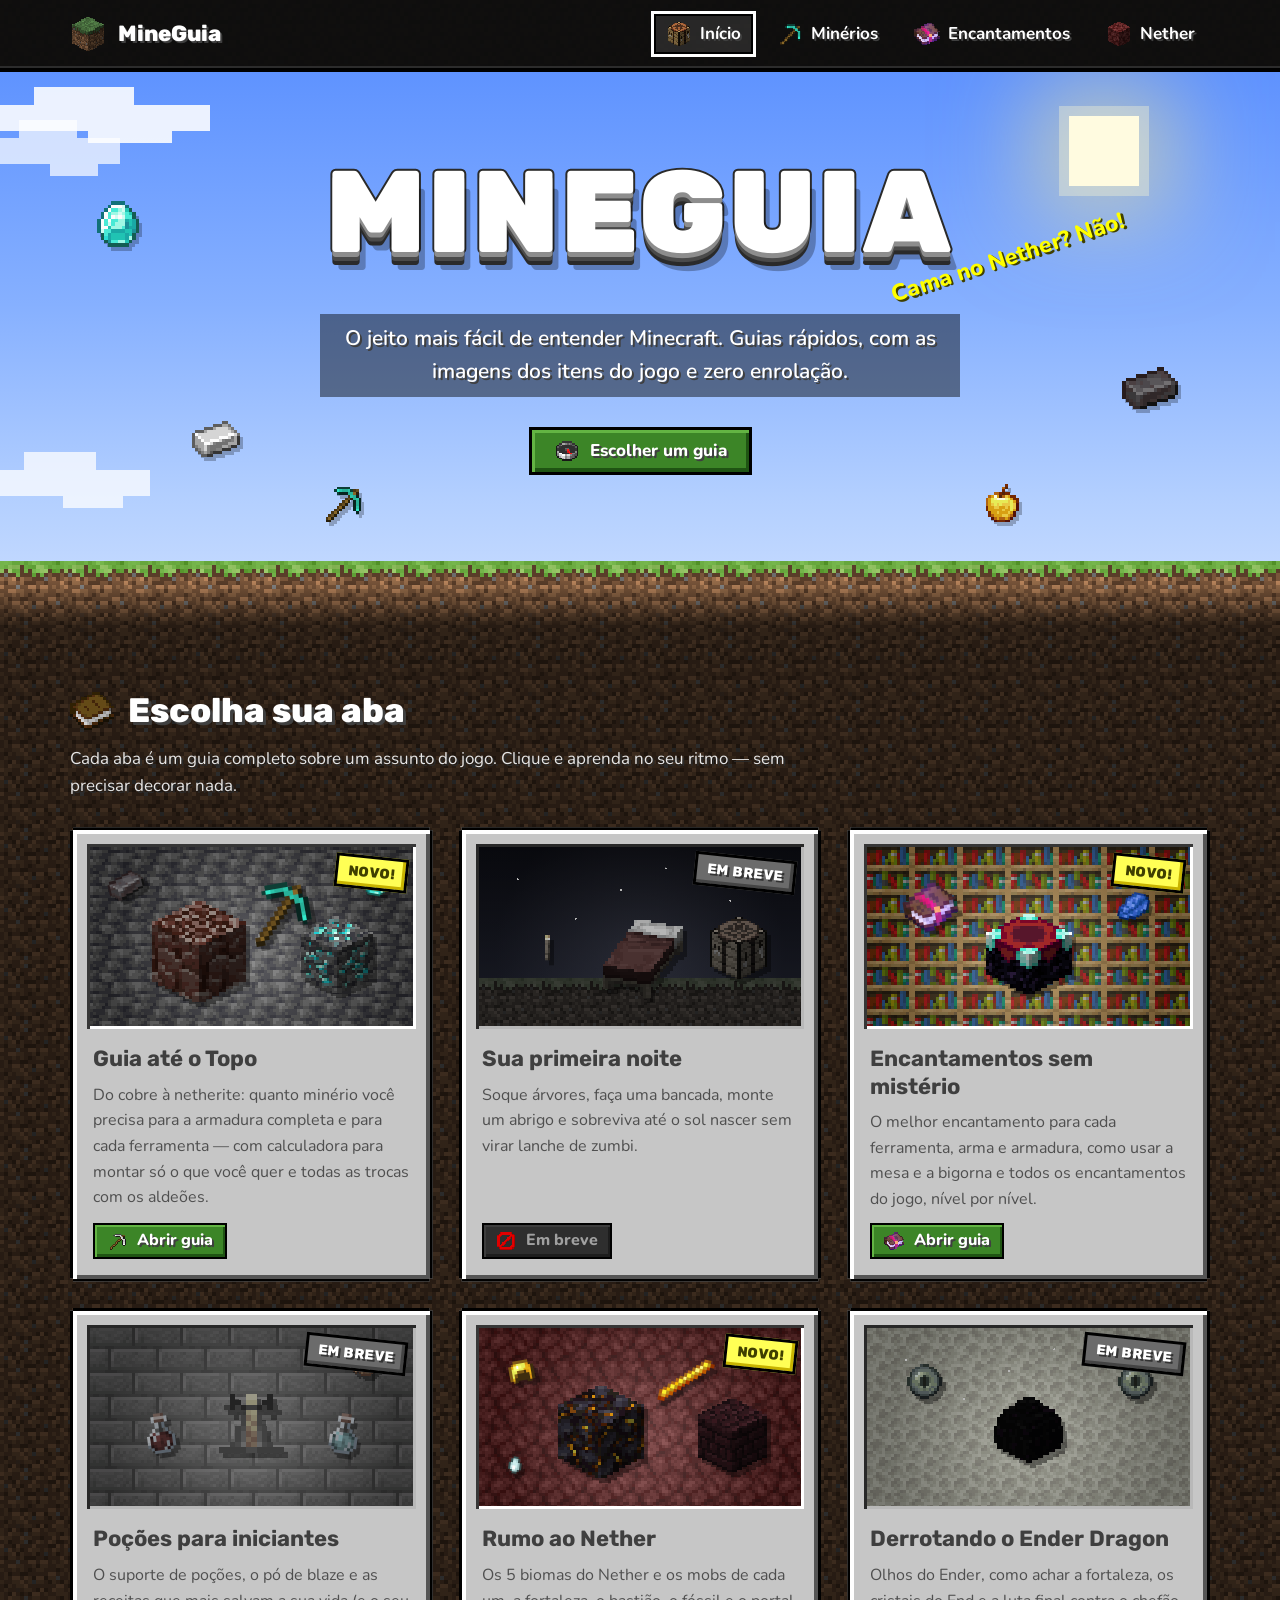
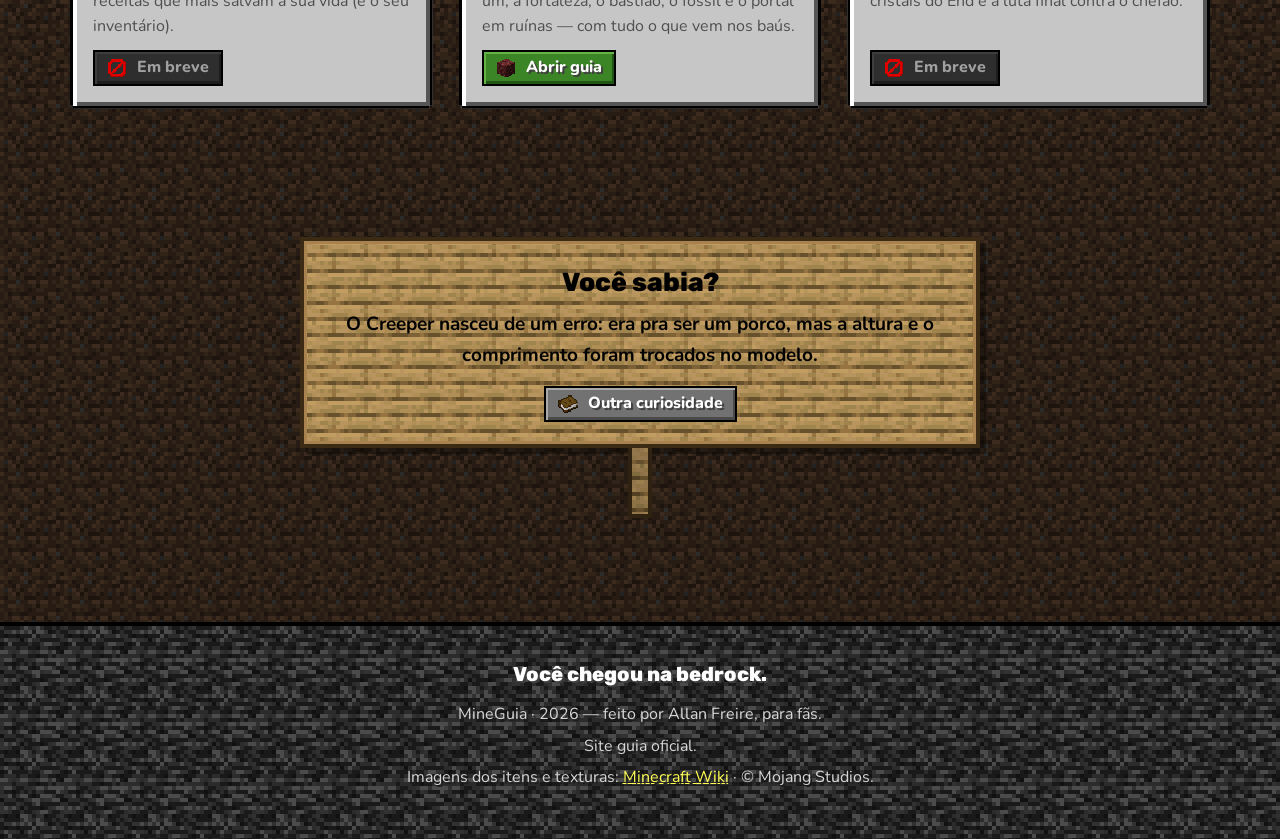
==== index.html @ 74556b16 "Cria a aba Rumo ao Nether - Nova página nether.html com guia rápido: clique em um bioma ou   estrutu" ====
<!doctype html>
<html lang="pt-BR">
<head>
  <meta charset="utf-8">
  <meta name="viewport" content="width=device-width, initial-scale=1">
  <title>MineGuia — Minecraft bloco a bloco</title>
  <meta name="description" content="Guias de Minecraft fáceis de entender, com imagens dos itens do jogo. Comece pelo Guia até o Topo: do cobre à netherite.">
  <link rel="icon" type="image/png" href="assets/img/itens/grass_block.png">
  <link rel="preconnect" href="https://fonts.googleapis.com">
  <link rel="preconnect" href="https://fonts.gstatic.com" crossorigin>
  <link rel="stylesheet" href="https://fonts.googleapis.com/css2?family=Nunito:wght@400..900&family=Rubik:wght@500..900&display=swap">
  <link rel="stylesheet" href="css/style.css">
</head>
<body>
  <a class="pular-conteudo" href="#guias">Pular para os guias</a>

  <header class="topo">
    <div class="container">
      <a class="marca" href="index.html">
        <img src="assets/img/itens/grass_block.png" alt="">
        <span>MineGuia</span>
      </a>
      <nav class="menu" aria-label="Principal">
        <a href="index.html" aria-current="page"><img src="assets/img/itens/crafting_table.png" alt=""><span>Início</span></a>
        <a href="minerios.html"><img src="assets/img/itens/diamond_pickaxe.png" alt=""><span>Minérios</span></a>
        <a href="encantamentos.html"><img src="assets/img/itens/enchanted_book.png" alt=""><span>Encantamentos</span></a>
        <a href="nether.html"><img src="assets/img/itens/netherrack.png" alt=""><span>Nether</span></a>
      </nav>
    </div>
  </header>

  <main>
    <!-- Céu de Minecraft com o "logo" e a frase amarela -->
    <section class="ceu hero">
      <div class="sol" aria-hidden="true"></div>
      <div class="nuvem nuvem--1" aria-hidden="true"></div>
      <div class="nuvem nuvem--2" aria-hidden="true"></div>
      <div class="nuvem nuvem--3" aria-hidden="true"></div>

      <img class="item-flutuante" src="assets/img/itens/diamond.png" alt="">
      <img class="item-flutuante" src="assets/img/itens/iron_ingot.png" alt="">
      <img class="item-flutuante" src="assets/img/itens/netherite_ingot.png" alt="">
      <img class="item-flutuante" src="assets/img/itens/golden_apple.png" alt="">
      <img class="item-flutuante" src="assets/img/itens/diamond_pickaxe.png" alt="">

      <div class="container">
        <div class="logo-wrap">
          <h1 class="logo">MINEGUIA</h1>
          <button class="splash" type="button" data-splash title="Clique para trocar a frase">Bloco a bloco!</button>
        </div>
        <p class="hero-sub chat">O jeito mais fácil de entender Minecraft. Guias rápidos, com as imagens dos itens do jogo e zero enrolação.</p>
        <div class="hero-botoes">
          <a class="botao botao--verde" href="#guias"><img src="assets/img/itens/compass.gif" alt="">Escolher um guia</a>
        </div>
      </div>
      <div class="chao" aria-hidden="true"></div>
    </section>

    <!-- Abas: cada uma é um guia -->
    <section class="secao" id="guias">
      <div class="container">
        <h2 class="titulo-secao"><img src="assets/img/itens/book.png" alt="">Escolha sua aba</h2>
        <p class="secao-desc">Cada aba é um guia completo sobre um assunto do jogo. Clique e aprenda no seu ritmo — sem precisar decorar nada.</p>

        <div class="grade-abas">
          <!-- ABA ATIVA: guia de minérios -->
          <a class="painel aba" href="minerios.html">
            <span class="selo">NOVO!</span>
            <div class="arte tx-ardosia" aria-hidden="true">
              <img class="atras" src="assets/img/itens/deepslate_diamond_ore.png" alt="" style="--x: 76%; --y: 60%; --t: 25%; --d: -.3s">
              <img src="assets/img/itens/ancient_debris.png" alt="" style="--x: 34%; --y: 58%; --t: 33%">
              <img src="assets/img/itens/diamond_pickaxe.png" alt="" style="--x: 58%; --y: 36%; --t: 22%; --r: -10deg; --d: -.5s">
              <img src="assets/img/itens/netherite_ingot.png" alt="" style="--x: 12%; --y: 22%; --t: 11%; --r: -14deg; --d: -.2s">
              <img src="assets/img/itens/diamond.png" alt="" style="--x: 88%; --y: 20%; --t: 10%; --r: 10deg; --d: -.7s">
            </div>
            <div class="aba-corpo">
              <h3>Guia até o Topo</h3>
              <p>Do cobre à netherite: quanto minério você precisa para a armadura completa e para cada ferramenta — com calculadora para montar só o que você quer e todas as trocas com os aldeões.</p>
              <span class="botao botao--verde botao--pequeno"><img src="assets/img/itens/iron_pickaxe.png" alt="">Abrir guia</span>
            </div>
          </a>

          <!-- PRÓXIMAS ABAS (é só trocar <article> por <a href="..."> quando o guia ficar pronto) -->
          <article class="painel aba aba--bloqueada" data-tip="Em construção..." data-tip-sub="Os aldeões estão trabalhando nisso!">
            <span class="selo">EM BREVE</span>
            <div class="arte arte--noite arte--estrelas" aria-hidden="true">
              <img src="assets/img/itens/red_bed.png" alt="" style="--x: 50%; --y: 60%; --t: 28%">
              <img src="assets/img/itens/torch.png" alt="" style="--x: 22%; --y: 52%; --t: 12%">
              <img src="assets/img/itens/crafting_table.png" alt="" style="--x: 80%; --y: 56%; --t: 20%">
            </div>
            <div class="aba-corpo">
              <h3>Sua primeira noite</h3>
              <p>Soque árvores, faça uma bancada, monte um abrigo e sobreviva até o sol nascer sem virar lanche de zumbi.</p>
              <span class="botao botao--pequeno" aria-disabled="true"><img src="assets/img/itens/barrier.png" alt="">Em breve</span>
            </div>
          </article>

          <a class="painel aba" href="encantamentos.html">
            <span class="selo">NOVO!</span>
            <div class="arte tx-estante" aria-hidden="true">
              <img src="assets/img/itens/enchanting_table.png" alt="" style="--x: 50%; --y: 56%; --t: 30%">
              <img src="assets/img/itens/enchanted_book.png" alt="" style="--x: 20%; --y: 34%; --t: 16%; --r: -10deg">
              <img src="assets/img/itens/lapis_lazuli.png" alt="" style="--x: 82%; --y: 34%; --t: 12%; --r: 12deg">
            </div>
            <div class="aba-corpo">
              <h3>Encantamentos sem mistério</h3>
              <p>O melhor encantamento para cada ferramenta, arma e armadura, como usar a mesa e a bigorna e todos os encantamentos do jogo, nível por nível.</p>
              <span class="botao botao--verde botao--pequeno"><img src="assets/img/itens/enchanted_book.png" alt="">Abrir guia</span>
            </div>
          </a>

          <article class="painel aba aba--bloqueada" data-tip="Em construção..." data-tip-sub="Os aldeões estão trabalhando nisso!">
            <span class="selo">EM BREVE</span>
            <div class="arte tx-tijolos" aria-hidden="true">
              <img src="assets/img/itens/brewing_stand.png" alt="" style="--x: 50%; --y: 52%; --t: 26%">
              <img src="assets/img/itens/potion_of_healing.png" alt="" style="--x: 22%; --y: 58%; --t: 15%; --r: -8deg">
              <img src="assets/img/itens/potion_of_swiftness.png" alt="" style="--x: 78%; --y: 58%; --t: 15%; --r: 8deg">
              <img src="assets/img/itens/blaze_powder.png" alt="" style="--x: 84%; --y: 20%; --t: 10%">
            </div>
            <div class="aba-corpo">
              <h3>Poções para iniciantes</h3>
              <p>O suporte de poções, o pó de blaze e as receitas que mais salvam a sua vida (e o seu inventário).</p>
              <span class="botao botao--pequeno" aria-disabled="true"><img src="assets/img/itens/barrier.png" alt="">Em breve</span>
            </div>
          </article>

          <a class="painel aba" href="nether.html">
            <span class="selo">NOVO!</span>
            <div class="arte tx-netherrack" aria-hidden="true">
              <img class="atras" src="assets/img/itens/nether_bricks.png" alt="" style="--x: 78%; --y: 60%; --t: 24%; --d: -.3s">
              <img src="assets/img/itens/gilded_blackstone.png" alt="" style="--x: 38%; --y: 58%; --t: 30%">
              <img src="assets/img/itens/blaze_rod.png" alt="" style="--x: 64%; --y: 30%; --t: 17%; --r: 12deg; --d: -.5s">
              <img src="assets/img/itens/golden_helmet.png" alt="" style="--x: 14%; --y: 26%; --t: 12%; --r: -10deg; --d: -.2s">
              <img src="assets/img/itens/ghast_tear.png" alt="" style="--x: 12%; --y: 76%; --t: 10%; --r: 8deg; --d: -.7s">
            </div>
            <div class="aba-corpo">
              <h3>Rumo ao Nether</h3>
              <p>Os 5 biomas do Nether e os mobs de cada um, a fortaleza, o bastião, o fóssil e o portal em ruínas — com tudo o que vem nos baús.</p>
              <span class="botao botao--verde botao--pequeno"><img src="assets/img/itens/netherrack.png" alt="">Abrir guia</span>
            </div>
          </a>

          <article class="painel aba aba--bloqueada" data-tip="Em construção..." data-tip-sub="Os aldeões estão trabalhando nisso!">
            <span class="selo">EM BREVE</span>
            <div class="arte arte--estrelas tx-end" aria-hidden="true">
              <img src="assets/img/itens/dragon_egg.png" alt="" style="--x: 50%; --y: 55%; --t: 28%">
              <img src="assets/img/itens/eye_of_ender.png" alt="" style="--x: 18%; --y: 30%; --t: 13%">
              <img src="assets/img/itens/eye_of_ender.png" alt="" style="--x: 82%; --y: 30%; --t: 13%; --d: -.4s">
            </div>
            <div class="aba-corpo">
              <h3>Derrotando o Ender Dragon</h3>
              <p>Olhos do Ender, como achar a fortaleza, os cristais do End e a luta final contra o chefão.</p>
              <span class="botao botao--pequeno" aria-disabled="true"><img src="assets/img/itens/barrier.png" alt="">Em breve</span>
            </div>
          </article>
        </div>
      </div>
    </section>

    <!-- Placa de curiosidades -->
    <section class="secao placa-wrap" aria-labelledby="titulo-curiosidade">
      <div class="placa" data-curiosidade>
        <h2 id="titulo-curiosidade">Você sabia?</h2>
        <p data-curiosidade-texto aria-live="polite">Um dia inteiro no Minecraft dura 20 minutos na vida real.</p>
        <button class="botao botao--pequeno" type="button" data-curiosidade-botao><img src="assets/img/itens/book.png" alt="">Outra curiosidade</button>
      </div>
      <div class="placa-poste" aria-hidden="true"></div>
    </section>
  </main>

  <footer class="rodape">
    <div class="container">
      <p class="fim">Você chegou na bedrock.</p>
      <p>MineGuia · <span data-ano>2026</span> — feito por Allan Freire, para fãs.</p>
      <p>Site guia oficial.</p>
      <p>Imagens dos itens e texturas: <a href="https://minecraft.wiki" target="_blank" rel="noopener">Minecraft Wiki</a> · © Mojang Studios.</p>
    </div>
  </footer>

  <script src="js/main.js"></script>
</body>
</html>
---- css/style.css ----
/* =============================================================
   MineGuia — estilo global (vale para todas as páginas)
   -------------------------------------------------------------
   Tudo aqui imita a interface do Minecraft: painéis cinza com
   relevo, slots de inventário, botões de pedra, tooltips roxas
   e "conquistas" que aparecem no canto da tela.
   ============================================================= */

/* ---------- 1. Variáveis ---------- */
:root {
  /* Interface do jogo (inventário) */
  --gui: #c6c6c6;
  --gui-luz: #ffffff;
  --gui-sombra: #555555;
  --gui-texto: #3f3f3f;
  --gui-texto-suave: #4f4f4f;

  --slot: #8b8b8b;
  --slot-escuro: #373737;
  --slot-claro: #ffffff;

  /* Cores de texto do jogo (os famosos códigos §) */
  --mc-ouro: #ffaa00;
  --mc-amarelo: #ffff55;
  --mc-verde: #55ff55;
  --mc-verde-escuro: #00aa00;
  --mc-aqua: #55ffff;
  --mc-azul: #6a6aff;
  --mc-vermelho: #ff5555;
  --mc-rosa: #ff55ff;
  --mc-cinza: #aaaaaa;

  /* Cor de cada material */
  --cobre: #e3743f;
  --ferro: #d8d8d8;
  --ouro: #fad64a;
  --diamante: #4aedd9;
  --netherite: #9b8a91;

  /* Fontes: Nunito nos textos (arredondada e fácil de ler) e Rubik nos títulos */
  --fonte: "Nunito", "Segoe UI", system-ui, sans-serif;
  --fonte-titulo: "Rubik", "Nunito", "Segoe UI", system-ui, sans-serif;
  --largura: 1140px;
  --altura-topo: 68px;
}

/* ---------- 2. Base ---------- */
*,
*::before,
*::after {
  box-sizing: border-box;
}

html {
  scroll-behavior: smooth;
  scroll-padding-top: calc(var(--altura-topo) + 16px);
}

body {
  margin: 0;
  min-height: 100vh;
  font-family: var(--fonte);
  font-size: 17px;
  line-height: 1.6;
  color: #fff;
  background-color: #231910;
  /* Terra escurecida, igual à tela de opções do jogo */
  background-image: linear-gradient(rgba(0, 0, 0, 0.68), rgba(0, 0, 0, 0.68)),
    url("../assets/img/texturas/dirt.png");
  background-size: auto, 64px 64px;
  image-rendering: pixelated; /* pixel art sempre nítida */
}

img {
  max-width: 100%;
  image-rendering: pixelated;
}

a {
  color: var(--mc-amarelo);
}

h1,
h2,
h3,
h4 {
  font-family: var(--fonte-titulo);
  line-height: 1.25;
  margin: 0 0 0.5em;
}

p {
  margin: 0 0 1em;
}

:focus-visible {
  outline: 3px solid #fff;
  outline-offset: 2px;
}

::selection {
  background: #5000ff;
  color: #fff;
}

/* ---------- 3. Utilitários ---------- */
.container {
  width: min(100% - 32px, var(--largura));
  margin-inline: auto;
}

.sr-only {
  position: absolute;
  width: 1px;
  height: 1px;
  padding: 0;
  margin: -1px;
  overflow: hidden;
  clip: rect(0, 0, 0, 0);
  white-space: nowrap;
  border: 0;
}

.sombra {
  text-shadow: 2px 2px 0 #3f3f3f;
}

.ico {
  width: 20px;
  height: 20px;
  vertical-align: -4px;
}

.pular-conteudo {
  position: absolute;
  left: 16px;
  top: -60px;
  z-index: 100;
  padding: 8px 14px;
  background: #000;
  color: #fff;
}

.pular-conteudo:focus {
  top: 12px;
}

/* ---------- 4. Topo (cabeçalho fixo) ---------- */
.topo {
  position: sticky;
  top: 0;
  z-index: 50;
  background: rgba(14, 14, 14, 0.94);
  border-bottom: 4px solid #000;
  box-shadow: inset 0 -2px 0 #2c2c2c;
}

.topo .container {
  display: flex;
  align-items: center;
  justify-content: space-between;
  gap: 12px;
  min-height: var(--altura-topo);
}

.marca {
  display: inline-flex;
  align-items: center;
  gap: 12px;
  color: #fff;
  text-decoration: none;
  font-family: var(--fonte-titulo);
  font-size: 22px;
  font-weight: 800;
  text-shadow: 2px 2px 0 #3f3f3f;
  white-space: nowrap;
}

.marca img {
  width: 36px;
  height: 36px;
}

.menu {
  display: flex;
  align-items: center;
  gap: 6px;
}

.menu a {
  display: inline-flex;
  align-items: center;
  gap: 8px;
  padding: 6px 12px;
  color: #fff;
  text-decoration: none;
  font-size: 17px;
  font-weight: 700;
  text-shadow: 2px 2px 0 #3f3f3f;
  border: 3px solid transparent;
  white-space: nowrap;
}

.menu a img {
  width: 26px;
  height: 26px;
}

.menu a:hover {
  background: rgba(255, 255, 255, 0.08);
  color: #ffffa0;
}

/* Página atual = slot selecionado da hotbar */
.menu a[aria-current="page"] {
  border-color: #fff;
  background: rgba(255, 255, 255, 0.1);
  box-shadow: inset 0 0 0 2px #000;
}

/* ---------- 5. Botões (pedra do menu do jogo) ---------- */
.botao {
  --b-fundo: #727272;
  --b-luz: #a9a9a9;
  --b-sombra: #4a4a4a;
  display: inline-flex;
  align-items: center;
  justify-content: center;
  gap: 10px;
  min-height: 46px;
  padding: 8px 22px;
  font-family: var(--fonte);
  font-size: 17px;
  font-weight: 800;
  line-height: 1.2;
  color: #fff;
  text-shadow: 2px 2px 0 #3f3f3f;
  text-decoration: none;
  background: var(--b-fundo);
  border: 3px solid #000;
  box-shadow: inset 3px 3px 0 var(--b-luz), inset -3px -4px 0 var(--b-sombra);
  cursor: pointer;
  user-select: none;
}

.botao img {
  width: 26px;
  height: 26px;
}

.botao:hover,
.botao:focus-visible {
  border-color: #fff;
  color: #ffffa0;
  outline: none;
}

.botao:active {
  box-shadow: inset 3px 4px 0 var(--b-sombra), inset -3px -3px 0 var(--b-luz);
}

.botao--verde {
  --b-fundo: #3c8527;
  --b-luz: #63b443;
  --b-sombra: #1f5413;
}

.botao--pequeno {
  min-height: 36px;
  padding: 4px 12px;
  font-size: 16px;
  border-width: 2px;
  box-shadow: inset 2px 2px 0 var(--b-luz), inset -2px -3px 0 var(--b-sombra);
}

.botao--pequeno img {
  width: 20px;
  height: 20px;
}

.botao:disabled,
.botao[aria-disabled="true"] {
  --b-fundo: #2e2e2e;
  --b-luz: #3d3d3d;
  --b-sombra: #1d1d1d;
  color: #a0a0a0;
  text-shadow: none;
  border-color: #000;
  cursor: not-allowed;
}

/* ---------- 6. Painel (janela de inventário) ---------- */
.painel {
  --canto: 3px;
  position: relative;
  background: var(--gui);
  color: var(--gui-texto);
  border: 3px solid #000;
  box-shadow: inset 4px 4px 0 var(--gui-luz), inset -4px -4px 0 var(--gui-sombra);
  padding: 22px;
  /* cantos "arredondados" de pixel, igual às janelas do jogo */
  clip-path: polygon(
    var(--canto) 0, calc(100% - var(--canto)) 0, calc(100% - var(--canto)) var(--canto),
    100% var(--canto), 100% calc(100% - var(--canto)), calc(100% - var(--canto)) calc(100% - var(--canto)),
    calc(100% - var(--canto)) 100%, var(--canto) 100%, var(--canto) calc(100% - var(--canto)),
    0 calc(100% - var(--canto)), 0 var(--canto), var(--canto) var(--canto)
  );
}

.painel h2,
.painel h3,
.painel h4 {
  color: var(--gui-texto);
}

.painel a {
  color: #1d4ed8;
}

/* contorno de foco escuro em cima do cinza (o branco sumiria) */
.painel :focus-visible,
.placa :focus-visible {
  outline-color: #111;
}

/* ---------- 7. Slot de inventário ---------- */
/* --t = tamanho do slot, --i = tamanho do item.
   O item fica sempre em múltiplos de 16px (32, 48, 64) para o pixel não "borrar". */
.slot {
  --t: 54px;
  --i: 48px;
  position: relative;
  display: inline-grid;
  place-items: center;
  flex: none;
  width: var(--t);
  height: var(--t);
  background: var(--slot);
  box-shadow: inset 3px 3px 0 var(--slot-escuro), inset -3px -3px 0 var(--slot-claro);
}

.slot > img {
  width: var(--i);
  height: var(--i);
}

.slot--p {
  --t: 38px;
  --i: 32px;
  box-shadow: inset 2px 2px 0 var(--slot-escuro), inset -2px -2px 0 var(--slot-claro);
}

.slot--g {
  --t: 72px;
  --i: 64px;
}

/* Número no canto do slot, igual à quantidade de um pack */
.slot .qtd {
  position: absolute;
  right: 3px;
  bottom: 0;
  font-family: var(--fonte-titulo);
  font-size: 18px;
  font-weight: 700;
  line-height: 1;
  color: #fff;
  text-shadow: 2px 2px 0 #3f3f3f;
  pointer-events: none;
}

.slot--p .qtd {
  font-size: 14px;
  right: 2px;
}

/* Brilho de encantamento passando pelo item */
.brilho {
  position: absolute;
  left: 50%;
  top: 50%;
  width: var(--i, 48px);
  height: var(--i, 48px);
  translate: -50% -50%;
  /* faixa clara que passa + tom roxo fixo, como o brilho do jogo */
  background:
    linear-gradient(115deg, transparent 25%, rgba(168, 85, 255, 0.75) 42%, rgba(255, 205, 255, 0.95) 50%, rgba(168, 85, 255, 0.75) 58%, transparent 75%) 0 0 / 300% 100%,
    rgba(150, 70, 255, 0.32);
  -webkit-mask-size: 100% 100%;
  mask-size: 100% 100%;
  -webkit-mask-repeat: no-repeat;
  mask-repeat: no-repeat;
  mix-blend-mode: screen;
  pointer-events: none;
  animation: brilho 2.6s linear infinite;
}

@keyframes brilho {
  from {
    background-position: 130% 0, 0 0;
  }
  to {
    background-position: -30% 0, 0 0;
  }
}

/* ---------- 8. Títulos de seção ---------- */
.titulo-secao {
  display: flex;
  align-items: center;
  gap: 14px;
  font-family: var(--fonte-titulo);
  font-size: clamp(24px, 3.2vw, 34px);
  font-weight: 800;
  line-height: 1.2;
  color: #fff;
  text-shadow: 3px 3px 0 #3f3f3f;
  margin-bottom: 12px;
}

.titulo-secao img {
  width: 44px;
  height: 44px;
  flex: none;
}

.secao-desc {
  max-width: 760px;
  color: #e6e6e6;
  text-shadow: 2px 2px 0 #2b2b2b;
  margin-bottom: 28px;
}

/* ---------- 9. Tooltip roxa ---------- */
.tooltip {
  position: fixed;
  left: 0;
  top: 0;
  z-index: 3000;
  max-width: min(330px, calc(100vw - 24px));
  padding: 6px 10px 8px;
  background: rgba(16, 0, 16, 0.96);
  border: 2px solid transparent;
  border-image: linear-gradient(#5000ff, #28007f) 1;
  outline: 2px solid rgba(16, 0, 16, 0.96);
  color: #fff;
  font-size: 16px;
  font-weight: 600;
  line-height: 1.35;
  text-shadow: 2px 2px 0 #3f3f3f;
  pointer-events: none;
  opacity: 0;
  transition: opacity 0.08s;
}

.tooltip.visivel {
  opacity: 1;
}

.tooltip span {
  display: block;
}

.tooltip .t-titulo {
  margin-bottom: 2px;
}

.tooltip .t-cinza {
  color: var(--mc-cinza);
  text-shadow: 2px 2px 0 #2a2a2a;
}

.tooltip .t-azul {
  color: var(--mc-azul);
  text-shadow: 2px 2px 0 #15153f;
}

.tooltip .t-verde {
  color: var(--mc-verde-escuro);
  text-shadow: 2px 2px 0 #002a00;
}

.tooltip .t-ouro {
  color: var(--mc-ouro);
  text-shadow: 2px 2px 0 #3f2a00;
}

.tooltip .t-aqua {
  color: var(--mc-aqua);
  text-shadow: 2px 2px 0 #153f3f;
}

/* ---------- 10. Conquistas (toasts) ---------- */
.toasts {
  position: fixed;
  top: calc(var(--altura-topo) + 14px);
  right: 16px;
  z-index: 2500;
  display: grid;
  gap: 10px;
  pointer-events: none;
}

.toast {
  display: flex;
  align-items: center;
  gap: 14px;
  width: min(350px, calc(100vw - 32px));
  padding: 10px 16px 10px 12px;
  background: #212121;
  border: 3px solid #000;
  box-shadow: inset 3px 3px 0 #5a5a5a, inset -3px -3px 0 #101010;
  animation: toast-entra 0.35s ease-out both;
}

.toast.saindo {
  animation: toast-sai 0.3s ease-in both;
}

.toast img {
  width: 44px;
  height: 44px;
  flex: none;
}

.toast b {
  display: block;
  font-weight: 800;
  color: #ffff00;
  text-shadow: 2px 2px 0 #3f3f00;
}

.toast span {
  display: block;
  color: #fff;
  text-shadow: 2px 2px 0 #3f3f3f;
  line-height: 1.3;
}

@keyframes toast-entra {
  from {
    transform: translateX(115%);
  }
}

@keyframes toast-sai {
  to {
    transform: translateX(115%);
  }
}

/* ---------- 11. Céu com chão de grama (topo das páginas) ---------- */
.ceu {
  position: relative;
  overflow: hidden;
  overflow: clip;
  isolation: isolate;
  background: linear-gradient(180deg, #5f93ff 0%, #86b0ff 42%, #b4d0ff 78%, #cddfff 100%);
}

.sol {
  position: absolute;
  top: 44px;
  right: 11%;
  z-index: -2;
  width: 70px;
  height: 70px;
  background: #fffbe0;
  box-shadow: 0 0 0 10px rgba(255, 250, 210, 0.35), 0 0 90px 36px rgba(255, 236, 140, 0.5);
}

.nuvem {
  position: absolute;
  left: 0;
  z-index: -1;
  height: 26px;
  background: #fff;
  opacity: 0.88;
  animation: nuvem linear infinite;
}

.nuvem::before,
.nuvem::after {
  content: "";
  position: absolute;
  background: #fff;
}

.nuvem::before {
  left: 16%;
  top: -18px;
  width: 48%;
  height: 18px;
}

.nuvem::after {
  left: 42%;
  bottom: -12px;
  width: 40%;
  height: 12px;
}

.nuvem--1 {
  top: 6%;
  width: 210px;
  animation-duration: 95s;
  animation-delay: -30s;
}

.nuvem--2 {
  top: 72%;
  width: 150px;
  animation-duration: 120s;
  animation-delay: -85s;
  opacity: 0.75;
}

.nuvem--3 {
  top: 12%;
  width: 120px;
  animation-duration: 140s;
  animation-delay: -10s;
  opacity: 0.7;
}

@keyframes nuvem {
  from {
    transform: translateX(-260px);
  }
  to {
    transform: translateX(calc(100vw + 40px));
  }
}

/* Fileira de blocos de grama que "afunda" na terra da página */
.chao {
  position: absolute;
  left: 0;
  right: 0;
  bottom: 0;
  z-index: -1;
  height: 64px;
  background: url("../assets/img/texturas/grass_block_side.png") 0 0 / 64px 64px repeat-x;
}

.chao::after {
  content: "";
  position: absolute;
  inset: 0;
  background: linear-gradient(rgba(0, 0, 0, 0) 30%, rgba(0, 0, 0, 0.68));
}

/* Itens que boiam como quando caem no chão do jogo */
.item-flutuante {
  position: absolute;
  z-index: -1;
  width: 56px;
  filter: drop-shadow(3px 4px 0 rgba(0, 0, 0, 0.25));
  animation: flutuar 2.6s ease-in-out infinite alternate;
}

@keyframes flutuar {
  from {
    transform: translateY(0) rotate(var(--r, 0deg));
  }
  to {
    transform: translateY(-14px) rotate(var(--r, 0deg));
  }
}

/* ---------- 12. Hero da página inicial ---------- */
.hero {
  padding: 80px 0 150px;
  text-align: center;
}

.logo-wrap {
  position: relative;
  display: inline-block;
  margin-bottom: 40px;
}

/* Letras grossas com contorno escuro e sombra 3D, no clima do logo do jogo */
.logo {
  margin: 0;
  font-family: var(--fonte-titulo);
  font-size: clamp(46px, 11vw, 116px);
  font-weight: 900;
  line-height: 1.05;
  letter-spacing: 0.02em;
  color: #fff;
  -webkit-text-stroke: 4px #2a2a2a;
  paint-order: stroke fill; /* o contorno fica por fora e não engole a letra */
  text-shadow: 0 5px 0 #8d8d8d, 0 9px 0 #4a4a4a, 0 13px 0 #2a2a2a, 6px 18px 0 rgba(0, 0, 0, 0.28);
}

/* A frase amarela pulsando (clique nela para trocar!) */
.splash {
  --base: translate(72%, 0) rotate(-18deg);
  position: absolute;
  right: 0;
  bottom: 4px;
  padding: 0;
  border: 0;
  background: none;
  font-family: var(--fonte);
  font-size: clamp(15px, 2.2vw, 23px);
  font-weight: 800;
  line-height: 1.1;
  color: #ffff00;
  text-shadow: 2px 2px 0 #3f3f00;
  white-space: nowrap;
  cursor: pointer;
  transform: var(--base);
  animation: splash 0.45s ease-in-out infinite alternate;
}

@keyframes splash {
  from {
    transform: var(--base) scale(1);
  }
  to {
    transform: var(--base) scale(1.09);
  }
}

/* Caixa translúcida igual à do chat do jogo: deixa o texto legível em cima do céu */
.chat {
  background: rgba(0, 0, 0, 0.45);
  padding: 8px 14px;
  color: #fff;
  text-shadow: 2px 2px 0 #3f3f3f;
}

.hero-sub {
  max-width: 640px;
  margin: 0 auto 30px;
  font-size: clamp(18px, 2.2vw, 21px);
  font-weight: 600;
}

.hero-botoes {
  display: flex;
  flex-wrap: wrap;
  justify-content: center;
  gap: 14px;
}

.hero .item-flutuante:nth-of-type(1) { left: 7%; top: 22%; --r: -12deg; }
.hero .item-flutuante:nth-of-type(2) { left: 15%; top: 62%; --r: 10deg; animation-delay: -1.1s; width: 48px; }
.hero .item-flutuante:nth-of-type(3) { right: 8%; top: 52%; --r: 14deg; animation-delay: -0.6s; }
.hero .item-flutuante:nth-of-type(4) { right: 20%; top: 74%; --r: -8deg; animation-delay: -1.8s; width: 44px; }
.hero .item-flutuante:nth-of-type(5) { left: 25%; top: 74%; --r: 6deg; animation-delay: -2.2s; width: 44px; }

/* ---------- 13. Abas (cards dos guias) ---------- */
.secao {
  padding: 64px 0;
}

.grade-abas {
  display: grid;
  grid-template-columns: repeat(auto-fill, minmax(min(100%, 320px), 1fr));
  gap: 26px;
}

.aba {
  display: flex;
  flex-direction: column;
  padding: 14px;
  text-decoration: none;
  transition: transform 0.15s ease;
}

a.aba:hover {
  transform: translateY(-5px);
}

a.aba:focus-visible {
  outline: 4px solid #111;
  outline-offset: -10px;
}

.aba-corpo {
  display: flex;
  flex: 1;
  flex-direction: column;
  gap: 10px;
  padding: 16px 6px 6px;
}

.aba h3 {
  margin: 0;
  font-size: 22px;
  font-weight: 700;
  color: var(--gui-texto);
}

.aba p {
  margin: 0;
  font-size: 16px;
  color: var(--gui-texto-suave);
}

.aba .botao {
  align-self: flex-start;
  margin-top: auto;
}

/* Ilustração do card: textura do jogo + itens reais por cima */
.arte {
  --fundo: url("../assets/img/texturas/stone.png");
  position: relative;
  overflow: hidden;
  aspect-ratio: 16 / 9;
  background: var(--fundo) 0 0 / 48px 48px;
  box-shadow: inset 3px 3px 0 var(--slot-escuro), inset -3px -3px 0 var(--slot-claro);
}

.arte::before {
  content: "";
  position: absolute;
  inset: 3px;
  background: var(--luz, radial-gradient(circle at 50% 60%, rgba(255, 255, 255, 0.16), rgba(0, 0, 0, 0.35) 75%));
}

.arte img {
  position: absolute;
  left: var(--x, 50%);
  top: var(--y, 50%);
  width: var(--t, 30%);
  translate: -50% -50%;
  rotate: var(--r, 0deg);
  filter: drop-shadow(4px 5px 0 rgba(0, 0, 0, 0.38));
}

a.aba:hover .arte img,
a.aba:focus-visible .arte img {
  animation: quicar 0.9s ease-in-out infinite alternate;
  animation-delay: var(--d, 0s);
}

@keyframes quicar {
  to {
    transform: translateY(-8%);
  }
}

.selo {
  position: absolute;
  top: 26px;
  right: 22px;
  z-index: 2;
  padding: 3px 10px;
  font-family: var(--fonte-titulo);
  font-size: 14px;
  font-weight: 800;
  letter-spacing: 0.04em;
  color: #3f3f00;
  background: #ffff55;
  border: 3px solid #000;
  box-shadow: inset -3px -3px 0 #c8b400;
  rotate: 6deg;
}

.aba--bloqueada .arte {
  filter: grayscale(0.75) brightness(0.72);
}

.aba--bloqueada .selo {
  color: #fff;
  background: #6b6b6b;
  box-shadow: inset -3px -3px 0 #444;
  text-shadow: 2px 2px 0 #333;
}

/* Texturas de fundo prontas (use junto com .arte ou .camada).
   Ficam aqui, e não no HTML, porque url() dentro de variável CSS
   pode ser resolvida a partir de pastas diferentes em cada navegador. */
.tx-pedra { --fundo: url("../assets/img/texturas/stone.png"); }
.tx-ardosia { --fundo: url("../assets/img/texturas/deepslate.png"); }
.tx-netherrack { --fundo: url("../assets/img/texturas/netherrack.png"); }
.tx-estante { --fundo: url("../assets/img/texturas/bookshelf.png"); }
.tx-tijolos { --fundo: url("../assets/img/texturas/stone_bricks.png"); }
.tx-end { --fundo: url("../assets/img/texturas/end_stone.png"); }
.tx-tabuas { --fundo: url("../assets/img/texturas/oak_planks.png"); }
.tx-pedregulho { --fundo: url("../assets/img/texturas/cobblestone.png"); }
.tx-obsidiana { --fundo: url("../assets/img/texturas/obsidian.png"); }

/* Fundos especiais das ilustrações */
.arte--noite {
  --fundo: none;
  background: linear-gradient(#0b1033, #1d2a6b 70%, #2e3f8c);
}

.arte--noite::after {
  content: "";
  position: absolute;
  left: 3px;
  right: 3px;
  bottom: 3px;
  height: 26%;
  background: url("../assets/img/texturas/grass_block_side.png") 0 0 / 48px 48px repeat-x;
  filter: brightness(0.45);
}

.arte--estrelas::before {
  background:
    radial-gradient(2px 2px at 12% 18%, #fff 50%, transparent 51%),
    radial-gradient(2px 2px at 30% 40%, #fff 50%, transparent 51%),
    radial-gradient(2px 2px at 58% 12%, #fff 50%, transparent 51%),
    radial-gradient(2px 2px at 78% 30%, #fff 50%, transparent 51%),
    radial-gradient(2px 2px at 90% 10%, #fff 50%, transparent 51%),
    radial-gradient(2px 2px at 44% 24%, #fff 50%, transparent 51%),
    radial-gradient(circle at 50% 60%, rgba(255, 255, 255, 0.08), rgba(0, 0, 0, 0.3) 75%);
}

.arte img.atras {
  z-index: 0;
}

.arte img {
  z-index: 1;
}

/* ---------- 14. Placa "Você sabia?" ---------- */
.placa-wrap {
  display: grid;
  justify-items: center;
}

.placa {
  width: min(100%, 680px);
  padding: 26px 28px 22px;
  text-align: center;
  color: #000;
  background: url("../assets/img/texturas/oak_planks.png") 0 0 / 64px 64px;
  border: 4px solid #3b2a14;
  box-shadow: inset 0 0 0 3px #a8834f, 6px 6px 0 rgba(0, 0, 0, 0.35);
}

.placa h2 {
  margin-bottom: 10px;
  font-family: var(--fonte-titulo);
  font-size: clamp(21px, 2.6vw, 26px);
  font-weight: 800;
  color: #000;
}

.placa p {
  min-height: 3.2em;
  margin-bottom: 16px;
  font-size: 19px;
  font-weight: 700;
}

.placa-poste {
  width: 24px;
  height: 70px;
  background: url("../assets/img/texturas/oak_planks.png") 0 0 / 64px 64px;
  border: 4px solid #3b2a14;
  border-top: 0;
  filter: brightness(0.8);
}

/* ---------- 15. Rodapé (bedrock: não dá pra cavar mais!) ---------- */
.rodape {
  margin-top: 40px;
  padding: 34px 0 42px;
  text-align: center;
  color: #d6d6d6;
  background: linear-gradient(rgba(0, 0, 0, 0.5), rgba(0, 0, 0, 0.5)),
    url("../assets/img/texturas/bedrock.png") 0 0 / 64px 64px;
  border-top: 4px solid #000;
}

.rodape .fim {
  margin-bottom: 14px;
  font-family: var(--fonte-titulo);
  font-size: clamp(17px, 2vw, 20px);
  font-weight: 800;
  line-height: 1.4;
  color: #fff;
  text-shadow: 2px 2px 0 #3f3f3f;
}

.rodape p {
  margin: 0 auto 6px;
  max-width: 720px;
  font-size: 16px;
  text-shadow: 2px 2px 0 #1e1e1e;
}

.rodape a {
  color: var(--mc-amarelo);
}

/* ---------- 16. Telas pequenas ---------- */
@media (max-width: 960px) {
  .splash {
    --base: rotate(-6deg);
    position: static;
    display: block;
    margin: 22px auto 0;
  }
}

@media (max-width: 720px) {
  .hero {
    padding: 56px 0 130px;
  }

  .sol {
    top: 12px;
    right: 5%;
    width: 40px;
    height: 40px;
    box-shadow: 0 0 0 6px rgba(255, 250, 210, 0.35), 0 0 50px 20px rgba(255, 236, 140, 0.45);
  }

  .hero .item-flutuante:nth-of-type(n + 4) {
    display: none;
  }

  .hero .item-flutuante:nth-of-type(1) { left: 4%; top: 4%; width: 40px; }
  .hero .item-flutuante:nth-of-type(2) { left: 6%; top: auto; bottom: 84px; width: 40px; }
  .hero .item-flutuante:nth-of-type(3) { right: 5%; top: auto; bottom: 90px; width: 40px; }
}

/* No celular, só o link da página atual mostra o nome (os outros ficam só com o ícone,
   mas o nome continua lá para leitores de tela) */
@media (max-width: 700px) {
  .menu a:not([aria-current]) span {
    position: absolute;
    width: 1px;
    height: 1px;
    overflow: hidden;
    clip: rect(0, 0, 0, 0);
    white-space: nowrap;
  }
}

@media (max-width: 400px) {
  .marca {
    display: none;
  }

  .topo .container {
    justify-content: center;
  }
}

@media (max-width: 520px) {
  body {
    font-size: 16px;
  }

  .marca span {
    display: none;
  }

  .menu a {
    padding: 4px 8px;
    font-size: 15px;
  }

  .painel {
    padding: 16px;
  }
}

/* ---------- 17. Quem prefere menos movimento ---------- */
@media (prefers-reduced-motion: reduce) {
  .brilho {
    background: rgba(168, 85, 255, 0.35);
  }

  html {
    scroll-behavior: auto;
  }

  *,
  *::before,
  *::after {
    animation-duration: 0.01ms !important;
    animation-iteration-count: 1 !important;
    transition-duration: 0.01ms !important;
  }
}
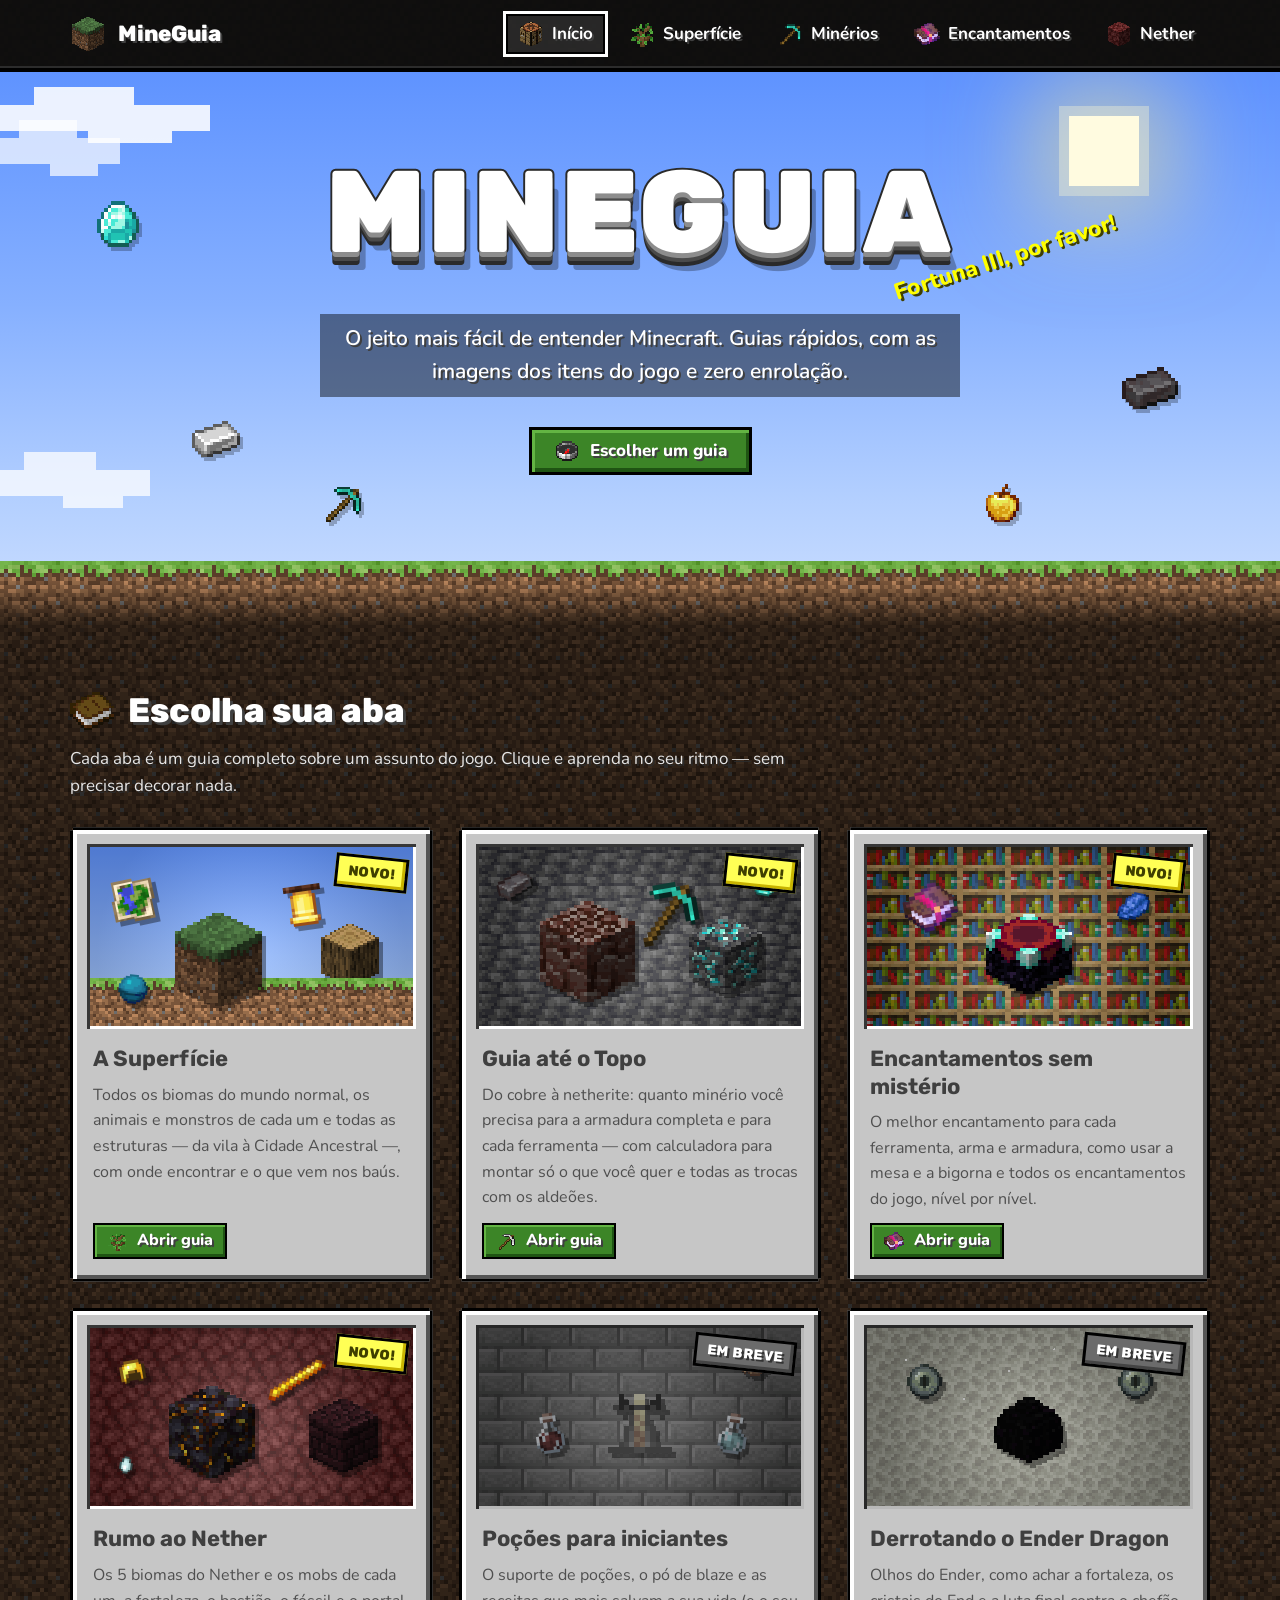
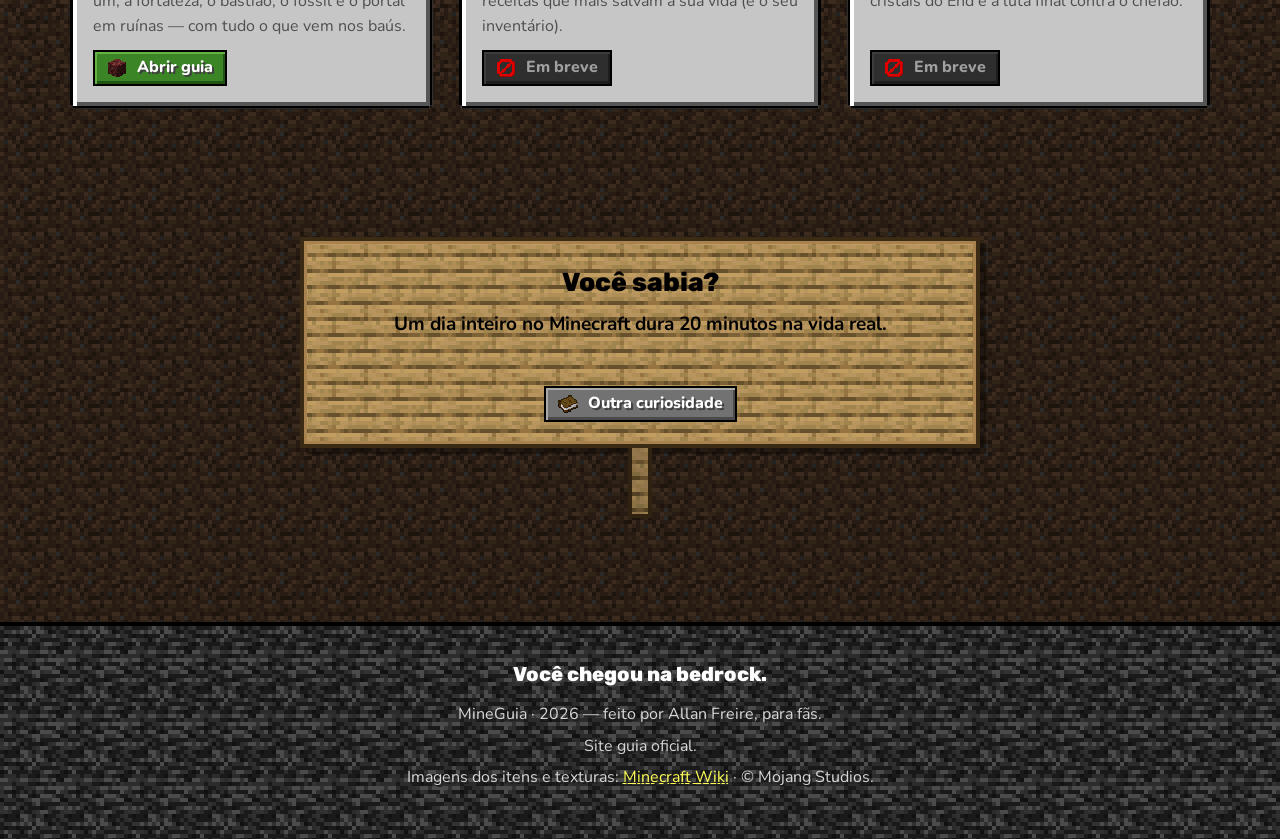
==== commit b0777d37: "Cria a aba A Superfície e reorganiza as abas do início - Nova página superficie.html com guia rápido" ====
--- a/index.html
+++ b/index.html
@@ -22,6 +22,7 @@
       </a>
       <nav class="menu" aria-label="Principal">
         <a href="index.html" aria-current="page"><img src="assets/img/itens/crafting_table.png" alt=""><span>Início</span></a>
+        <a href="superficie.html"><img src="assets/img/itens/oak_sapling.png" alt=""><span>Superfície</span></a>
         <a href="minerios.html"><img src="assets/img/itens/diamond_pickaxe.png" alt=""><span>Minérios</span></a>
         <a href="encantamentos.html"><img src="assets/img/itens/enchanted_book.png" alt=""><span>Encantamentos</span></a>
         <a href="nether.html"><img src="assets/img/itens/netherrack.png" alt=""><span>Nether</span></a>
@@ -63,7 +64,23 @@
         <p class="secao-desc">Cada aba é um guia completo sobre um assunto do jogo. Clique e aprenda no seu ritmo — sem precisar decorar nada.</p>
 
         <div class="grade-abas">
-          <!-- ABA ATIVA: guia de minérios -->
+          <!-- GUIAS NO AR -->
+          <a class="painel aba" href="superficie.html">
+            <span class="selo">NOVO!</span>
+            <div class="arte arte--dia" aria-hidden="true">
+              <img class="atras" src="assets/img/itens/oak_log.png" alt="" style="--x: 80%; --y: 60%; --t: 20%; --d: -.3s">
+              <img src="assets/img/itens/grass_block.png" alt="" style="--x: 40%; --y: 62%; --t: 30%">
+              <img src="assets/img/itens/bell.png" alt="" style="--x: 66%; --y: 34%; --t: 15%; --r: -8deg; --d: -.5s">
+              <img src="assets/img/itens/filled_map.png" alt="" style="--x: 14%; --y: 30%; --t: 13%; --r: -12deg; --d: -.2s">
+              <img src="assets/img/itens/heart_of_the_sea.png" alt="" style="--x: 14%; --y: 78%; --t: 10%; --r: 6deg; --d: -.7s">
+            </div>
+            <div class="aba-corpo">
+              <h3>A Superfície</h3>
+              <p>Todos os biomas do mundo normal, os animais e monstros de cada um e todas as estruturas — da vila à Cidade Ancestral —, com onde encontrar e o que vem nos baús.</p>
+              <span class="botao botao--verde botao--pequeno"><img src="assets/img/itens/oak_sapling.png" alt="">Abrir guia</span>
+            </div>
+          </a>
+
           <a class="painel aba" href="minerios.html">
             <span class="selo">NOVO!</span>
             <div class="arte tx-ardosia" aria-hidden="true">
@@ -80,21 +97,6 @@
             </div>
           </a>
 
-          <!-- PRÓXIMAS ABAS (é só trocar <article> por <a href="..."> quando o guia ficar pronto) -->
-          <article class="painel aba aba--bloqueada" data-tip="Em construção..." data-tip-sub="Os aldeões estão trabalhando nisso!">
-            <span class="selo">EM BREVE</span>
-            <div class="arte arte--noite arte--estrelas" aria-hidden="true">
-              <img src="assets/img/itens/red_bed.png" alt="" style="--x: 50%; --y: 60%; --t: 28%">
-              <img src="assets/img/itens/torch.png" alt="" style="--x: 22%; --y: 52%; --t: 12%">
-              <img src="assets/img/itens/crafting_table.png" alt="" style="--x: 80%; --y: 56%; --t: 20%">
-            </div>
-            <div class="aba-corpo">
-              <h3>Sua primeira noite</h3>
-              <p>Soque árvores, faça uma bancada, monte um abrigo e sobreviva até o sol nascer sem virar lanche de zumbi.</p>
-              <span class="botao botao--pequeno" aria-disabled="true"><img src="assets/img/itens/barrier.png" alt="">Em breve</span>
-            </div>
-          </article>
-
           <a class="painel aba" href="encantamentos.html">
             <span class="selo">NOVO!</span>
             <div class="arte tx-estante" aria-hidden="true">
@@ -108,21 +110,6 @@
               <span class="botao botao--verde botao--pequeno"><img src="assets/img/itens/enchanted_book.png" alt="">Abrir guia</span>
             </div>
           </a>
-
-          <article class="painel aba aba--bloqueada" data-tip="Em construção..." data-tip-sub="Os aldeões estão trabalhando nisso!">
-            <span class="selo">EM BREVE</span>
-            <div class="arte tx-tijolos" aria-hidden="true">
-              <img src="assets/img/itens/brewing_stand.png" alt="" style="--x: 50%; --y: 52%; --t: 26%">
-              <img src="assets/img/itens/potion_of_healing.png" alt="" style="--x: 22%; --y: 58%; --t: 15%; --r: -8deg">
-              <img src="assets/img/itens/potion_of_swiftness.png" alt="" style="--x: 78%; --y: 58%; --t: 15%; --r: 8deg">
-              <img src="assets/img/itens/blaze_powder.png" alt="" style="--x: 84%; --y: 20%; --t: 10%">
-            </div>
-            <div class="aba-corpo">
-              <h3>Poções para iniciantes</h3>
-              <p>O suporte de poções, o pó de blaze e as receitas que mais salvam a sua vida (e o seu inventário).</p>
-              <span class="botao botao--pequeno" aria-disabled="true"><img src="assets/img/itens/barrier.png" alt="">Em breve</span>
-            </div>
-          </article>
 
           <a class="painel aba" href="nether.html">
             <span class="selo">NOVO!</span>
@@ -139,6 +126,22 @@
               <span class="botao botao--verde botao--pequeno"><img src="assets/img/itens/netherrack.png" alt="">Abrir guia</span>
             </div>
           </a>
+
+          <!-- PRÓXIMOS GUIAS (é só trocar <article> por <a href="..."> quando o guia ficar pronto) -->
+          <article class="painel aba aba--bloqueada" data-tip="Em construção..." data-tip-sub="Os aldeões estão trabalhando nisso!">
+            <span class="selo">EM BREVE</span>
+            <div class="arte tx-tijolos" aria-hidden="true">
+              <img src="assets/img/itens/brewing_stand.png" alt="" style="--x: 50%; --y: 52%; --t: 26%">
+              <img src="assets/img/itens/potion_of_healing.png" alt="" style="--x: 22%; --y: 58%; --t: 15%; --r: -8deg">
+              <img src="assets/img/itens/potion_of_swiftness.png" alt="" style="--x: 78%; --y: 58%; --t: 15%; --r: 8deg">
+              <img src="assets/img/itens/blaze_powder.png" alt="" style="--x: 84%; --y: 20%; --t: 10%">
+            </div>
+            <div class="aba-corpo">
+              <h3>Poções para iniciantes</h3>
+              <p>O suporte de poções, o pó de blaze e as receitas que mais salvam a sua vida (e o seu inventário).</p>
+              <span class="botao botao--pequeno" aria-disabled="true"><img src="assets/img/itens/barrier.png" alt="">Em breve</span>
+            </div>
+          </article>
 
           <article class="painel aba aba--bloqueada" data-tip="Em construção..." data-tip-sub="Os aldeões estão trabalhando nisso!">
             <span class="selo">EM BREVE</span>
--- a/css/style.css
+++ b/css/style.css
@@ -887,20 +887,26 @@
 .tx-obsidiana { --fundo: url("../assets/img/texturas/obsidian.png"); }
 
 /* Fundos especiais das ilustrações */
-.arte--noite {
+/* céu de dia com uma fileira de grama embaixo */
+.arte--dia {
   --fundo: none;
-  background: linear-gradient(#0b1033, #1d2a6b 70%, #2e3f8c);
-}
-
-.arte--noite::after {
+  --luz: radial-gradient(circle at 50% 60%, rgba(255, 255, 255, 0.12), rgba(0, 0, 0, 0.18) 80%);
+  background: linear-gradient(#5f93ff, #9cc0ff 70%, #cddfff);
+}
+
+.arte--dia::after {
   content: "";
   position: absolute;
   left: 3px;
   right: 3px;
   bottom: 3px;
+  z-index: 0;
   height: 26%;
   background: url("../assets/img/texturas/grass_block_side.png") 0 0 / 48px 48px repeat-x;
-  filter: brightness(0.45);
+}
+
+.arte--dia img {
+  z-index: 1;
 }
 
 .arte--estrelas::before {
@@ -1028,7 +1034,7 @@
 
 /* No celular, só o link da página atual mostra o nome (os outros ficam só com o ícone,
    mas o nome continua lá para leitores de tela) */
-@media (max-width: 700px) {
+@media (max-width: 760px) {
   .menu a:not([aria-current]) span {
     position: absolute;
     width: 1px;
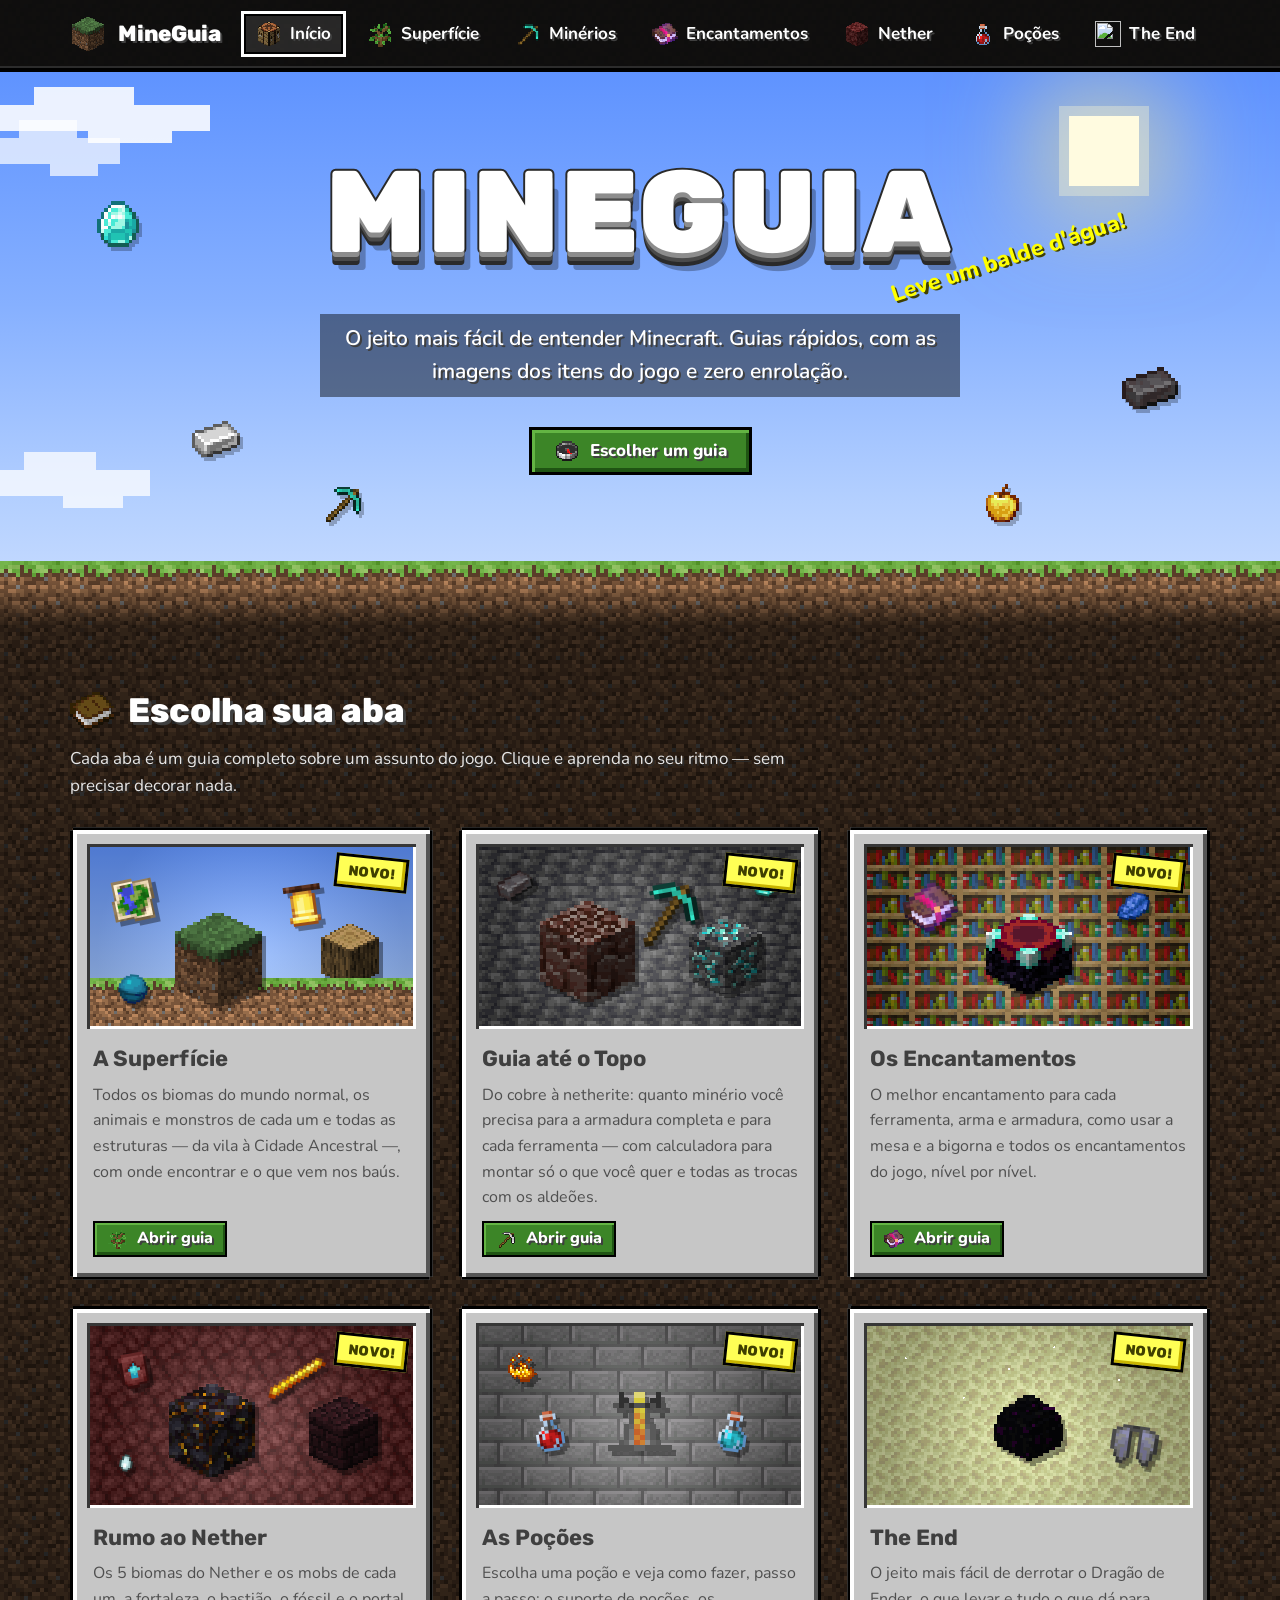
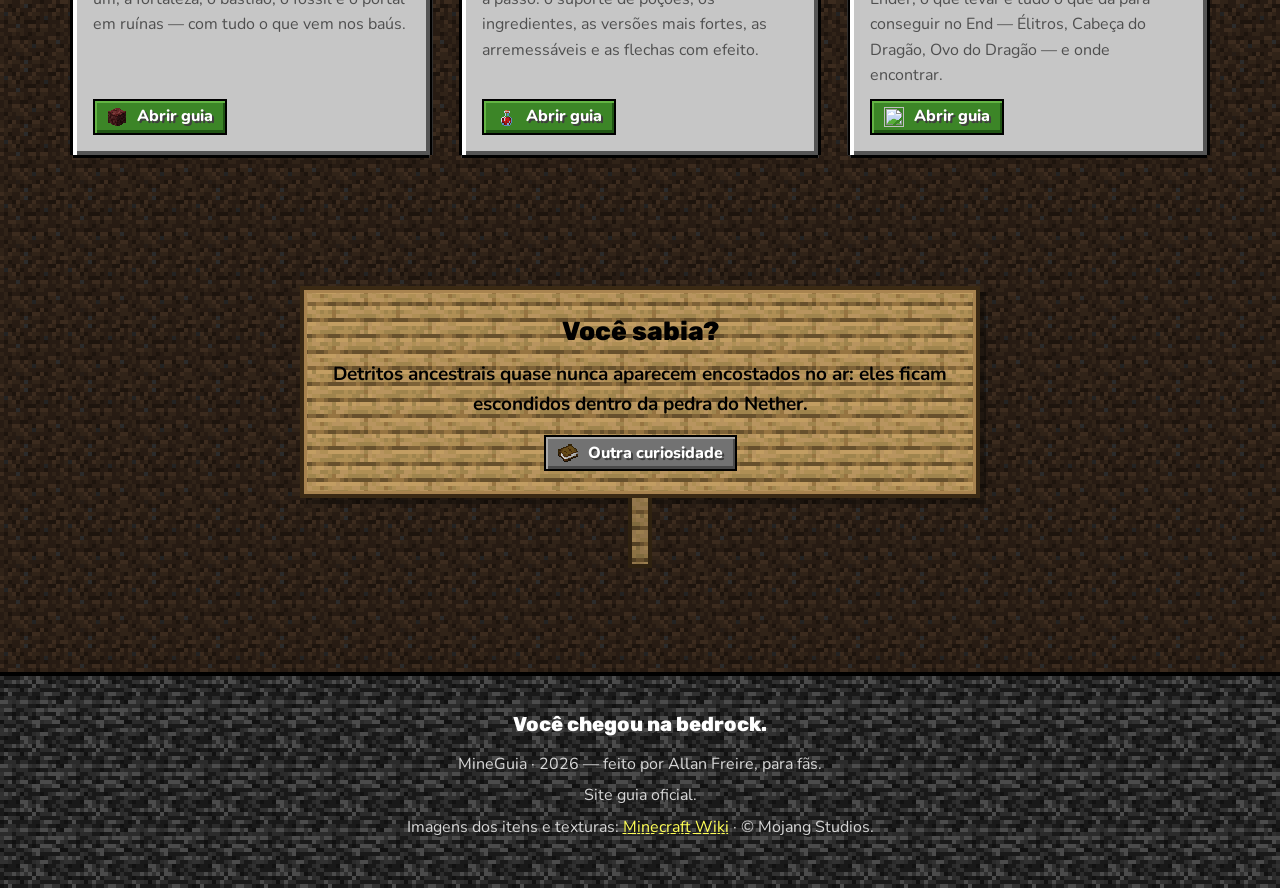
==== commit 158287d4: "Ativa Poções e The End no início e renomeia Os Encantamentos - Encantamentos sem mistério passa a se" ====
--- a/index.html
+++ b/index.html
@@ -26,6 +26,8 @@
         <a href="minerios.html"><img src="assets/img/itens/diamond_pickaxe.png" alt=""><span>Minérios</span></a>
         <a href="encantamentos.html"><img src="assets/img/itens/enchanted_book.png" alt=""><span>Encantamentos</span></a>
         <a href="nether.html"><img src="assets/img/itens/netherrack.png" alt=""><span>Nether</span></a>
+        <a href="pocoes.html"><img src="assets/img/itens/potion_healing.png" alt=""><span>Poções</span></a>
+        <a href="end.html"><img src="assets/img/itens/ender_eye.png" alt=""><span>The End</span></a>
       </nav>
     </div>
   </header>
@@ -64,7 +66,7 @@
         <p class="secao-desc">Cada aba é um guia completo sobre um assunto do jogo. Clique e aprenda no seu ritmo — sem precisar decorar nada.</p>
 
         <div class="grade-abas">
-          <!-- GUIAS NO AR -->
+          <!-- GUIAS (para um guia novo "em breve", use <article class="painel aba aba--bloqueada">) -->
           <a class="painel aba" href="superficie.html">
             <span class="selo">NOVO!</span>
             <div class="arte arte--dia" aria-hidden="true">
@@ -105,7 +107,7 @@
               <img src="assets/img/itens/lapis_lazuli.png" alt="" style="--x: 82%; --y: 34%; --t: 12%; --r: 12deg">
             </div>
             <div class="aba-corpo">
-              <h3>Encantamentos sem mistério</h3>
+              <h3>Os Encantamentos</h3>
               <p>O melhor encantamento para cada ferramenta, arma e armadura, como usar a mesa e a bigorna e todos os encantamentos do jogo, nível por nível.</p>
               <span class="botao botao--verde botao--pequeno"><img src="assets/img/itens/enchanted_book.png" alt="">Abrir guia</span>
             </div>
@@ -117,7 +119,7 @@
               <img class="atras" src="assets/img/itens/nether_bricks.png" alt="" style="--x: 78%; --y: 60%; --t: 24%; --d: -.3s">
               <img src="assets/img/itens/gilded_blackstone.png" alt="" style="--x: 38%; --y: 58%; --t: 30%">
               <img src="assets/img/itens/blaze_rod.png" alt="" style="--x: 64%; --y: 30%; --t: 17%; --r: 12deg; --d: -.5s">
-              <img src="assets/img/itens/golden_helmet.png" alt="" style="--x: 14%; --y: 26%; --t: 12%; --r: -10deg; --d: -.2s">
+              <img src="assets/img/itens/netherite_upgrade_smithing_template.png" alt="" style="--x: 14%; --y: 26%; --t: 12%; --r: -10deg; --d: -.2s">
               <img src="assets/img/itens/ghast_tear.png" alt="" style="--x: 12%; --y: 76%; --t: 10%; --r: 8deg; --d: -.7s">
             </div>
             <div class="aba-corpo">
@@ -127,35 +129,34 @@
             </div>
           </a>
 
-          <!-- PRÓXIMOS GUIAS (é só trocar <article> por <a href="..."> quando o guia ficar pronto) -->
-          <article class="painel aba aba--bloqueada" data-tip="Em construção..." data-tip-sub="Os aldeões estão trabalhando nisso!">
-            <span class="selo">EM BREVE</span>
+<a class="painel aba" href="pocoes.html">
+            <span class="selo">NOVO!</span>
             <div class="arte tx-tijolos" aria-hidden="true">
               <img src="assets/img/itens/brewing_stand.png" alt="" style="--x: 50%; --y: 52%; --t: 26%">
-              <img src="assets/img/itens/potion_of_healing.png" alt="" style="--x: 22%; --y: 58%; --t: 15%; --r: -8deg">
-              <img src="assets/img/itens/potion_of_swiftness.png" alt="" style="--x: 78%; --y: 58%; --t: 15%; --r: 8deg">
-              <img src="assets/img/itens/blaze_powder.png" alt="" style="--x: 84%; --y: 20%; --t: 10%">
+              <img src="assets/img/itens/potion_healing.png" alt="" style="--x: 22%; --y: 58%; --t: 15%; --r: -8deg; --d: -.4s">
+              <img src="assets/img/itens/potion_swiftness.png" alt="" style="--x: 78%; --y: 58%; --t: 15%; --r: 8deg; --d: -.2s">
+              <img src="assets/img/itens/blaze_powder.png" alt="" style="--x: 14%; --y: 24%; --t: 10%; --d: -.6s">
             </div>
             <div class="aba-corpo">
-              <h3>Poções para iniciantes</h3>
-              <p>O suporte de poções, o pó de blaze e as receitas que mais salvam a sua vida (e o seu inventário).</p>
-              <span class="botao botao--pequeno" aria-disabled="true"><img src="assets/img/itens/barrier.png" alt="">Em breve</span>
+              <h3>As Poções</h3>
+              <p>Escolha uma poção e veja como fazer, passo a passo: o suporte de poções, os ingredientes, as versões mais fortes, as arremessáveis e as flechas com efeito.</p>
+              <span class="botao botao--verde botao--pequeno"><img src="assets/img/itens/potion_healing.png" alt="">Abrir guia</span>
             </div>
-          </article>
+          </a>
 
-          <article class="painel aba aba--bloqueada" data-tip="Em construção..." data-tip-sub="Os aldeões estão trabalhando nisso!">
-            <span class="selo">EM BREVE</span>
+          <a class="painel aba" href="end.html">
+            <span class="selo">NOVO!</span>
             <div class="arte arte--estrelas tx-end" aria-hidden="true">
               <img src="assets/img/itens/dragon_egg.png" alt="" style="--x: 50%; --y: 55%; --t: 28%">
-              <img src="assets/img/itens/eye_of_ender.png" alt="" style="--x: 18%; --y: 30%; --t: 13%">
-              <img src="assets/img/itens/eye_of_ender.png" alt="" style="--x: 82%; --y: 30%; --t: 13%; --d: -.4s">
+              <img src="assets/img/itens/ender_eye.png" alt="" style="--x: 18%; --y: 30%; --t: 13%">
+              <img src="assets/img/itens/elytra.png" alt="" style="--x: 82%; --y: 66%; --t: 16%; --r: 8deg; --d: -.4s">
             </div>
             <div class="aba-corpo">
-              <h3>Derrotando o Ender Dragon</h3>
-              <p>Olhos do Ender, como achar a fortaleza, os cristais do End e a luta final contra o chefão.</p>
-              <span class="botao botao--pequeno" aria-disabled="true"><img src="assets/img/itens/barrier.png" alt="">Em breve</span>
+              <h3>The End</h3>
+              <p>O jeito mais fácil de derrotar o Dragão de Ender, o que levar e tudo o que dá para conseguir no End — Élitros, Cabeça do Dragão, Ovo do Dragão — e onde encontrar.</p>
+              <span class="botao botao--verde botao--pequeno"><img src="assets/img/itens/ender_eye.png" alt="">Abrir guia</span>
             </div>
-          </article>
+          </a>
         </div>
       </div>
     </section>
--- a/css/style.css
+++ b/css/style.css
@@ -1034,7 +1034,7 @@
 
 /* No celular, só o link da página atual mostra o nome (os outros ficam só com o ícone,
    mas o nome continua lá para leitores de tela) */
-@media (max-width: 760px) {
+@media (max-width: 1000px) {
   .menu a:not([aria-current]) span {
     position: absolute;
     width: 1px;
@@ -1045,13 +1045,39 @@
   }
 }
 
-@media (max-width: 400px) {
+/* No celular são 7 ícones: o nome da página atual e o logo saem
+   (a página atual continua marcada com a borda branca) */
+@media (max-width: 640px) {
+  .menu a[aria-current] span {
+    position: absolute;
+    width: 1px;
+    height: 1px;
+    overflow: hidden;
+    clip: rect(0, 0, 0, 0);
+    white-space: nowrap;
+  }
+
   .marca {
     display: none;
   }
 
   .topo .container {
     justify-content: center;
+  }
+}
+
+@media (max-width: 430px) {
+  .menu {
+    gap: 2px;
+  }
+
+  .menu a {
+    padding: 4px;
+  }
+
+  .menu a img {
+    width: 24px;
+    height: 24px;
   }
 }
 
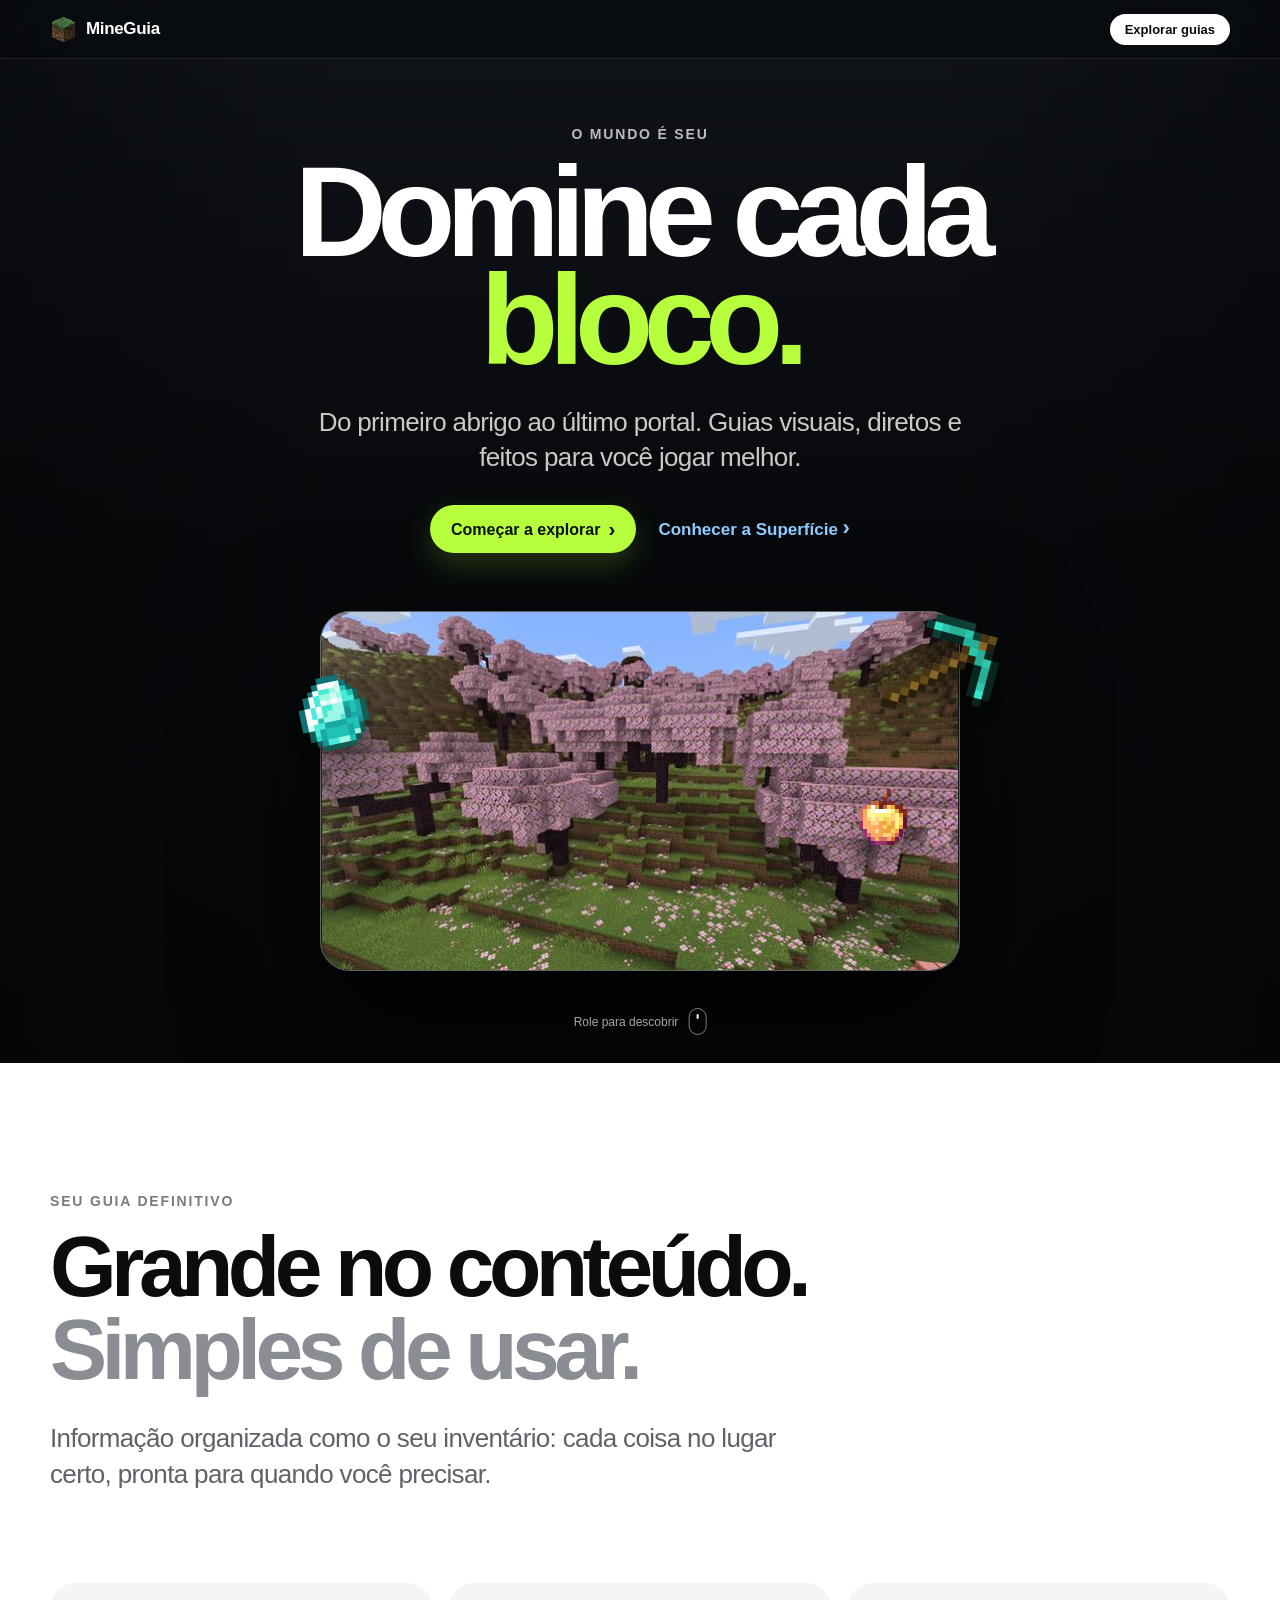
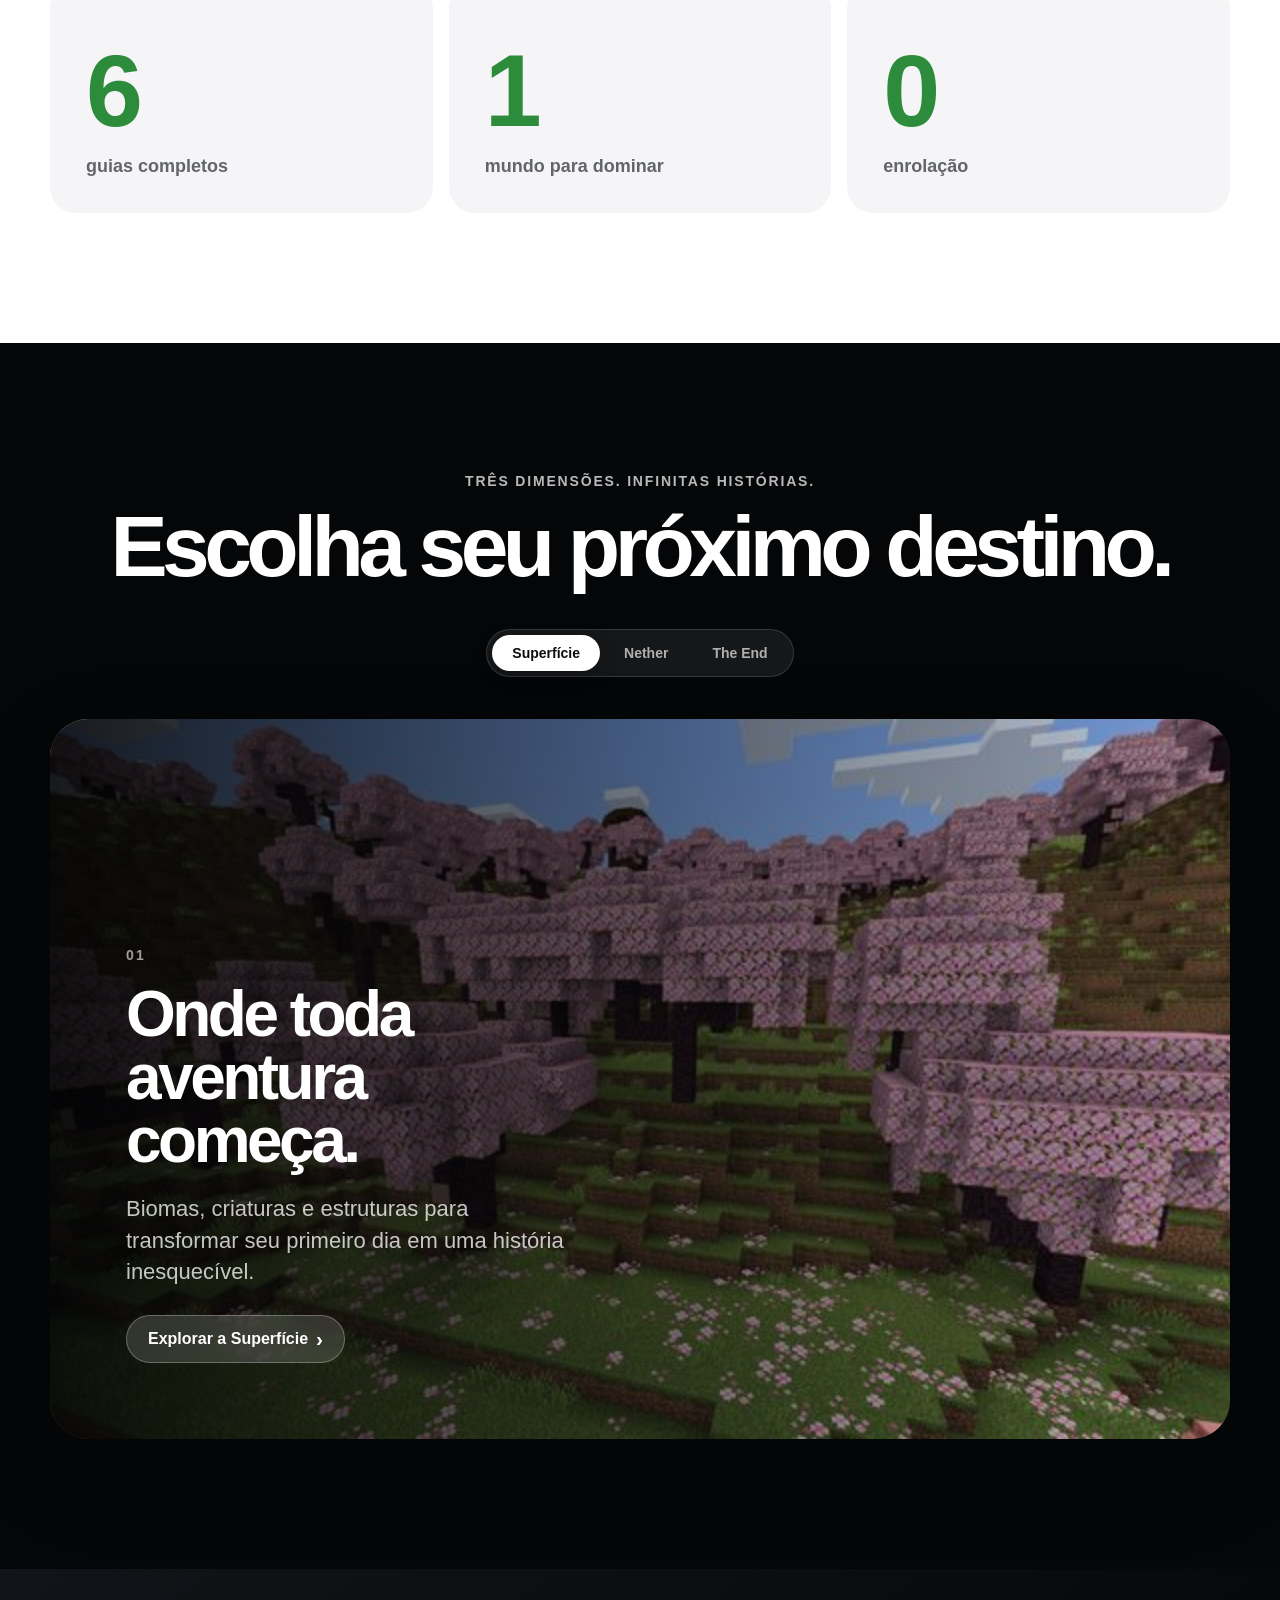
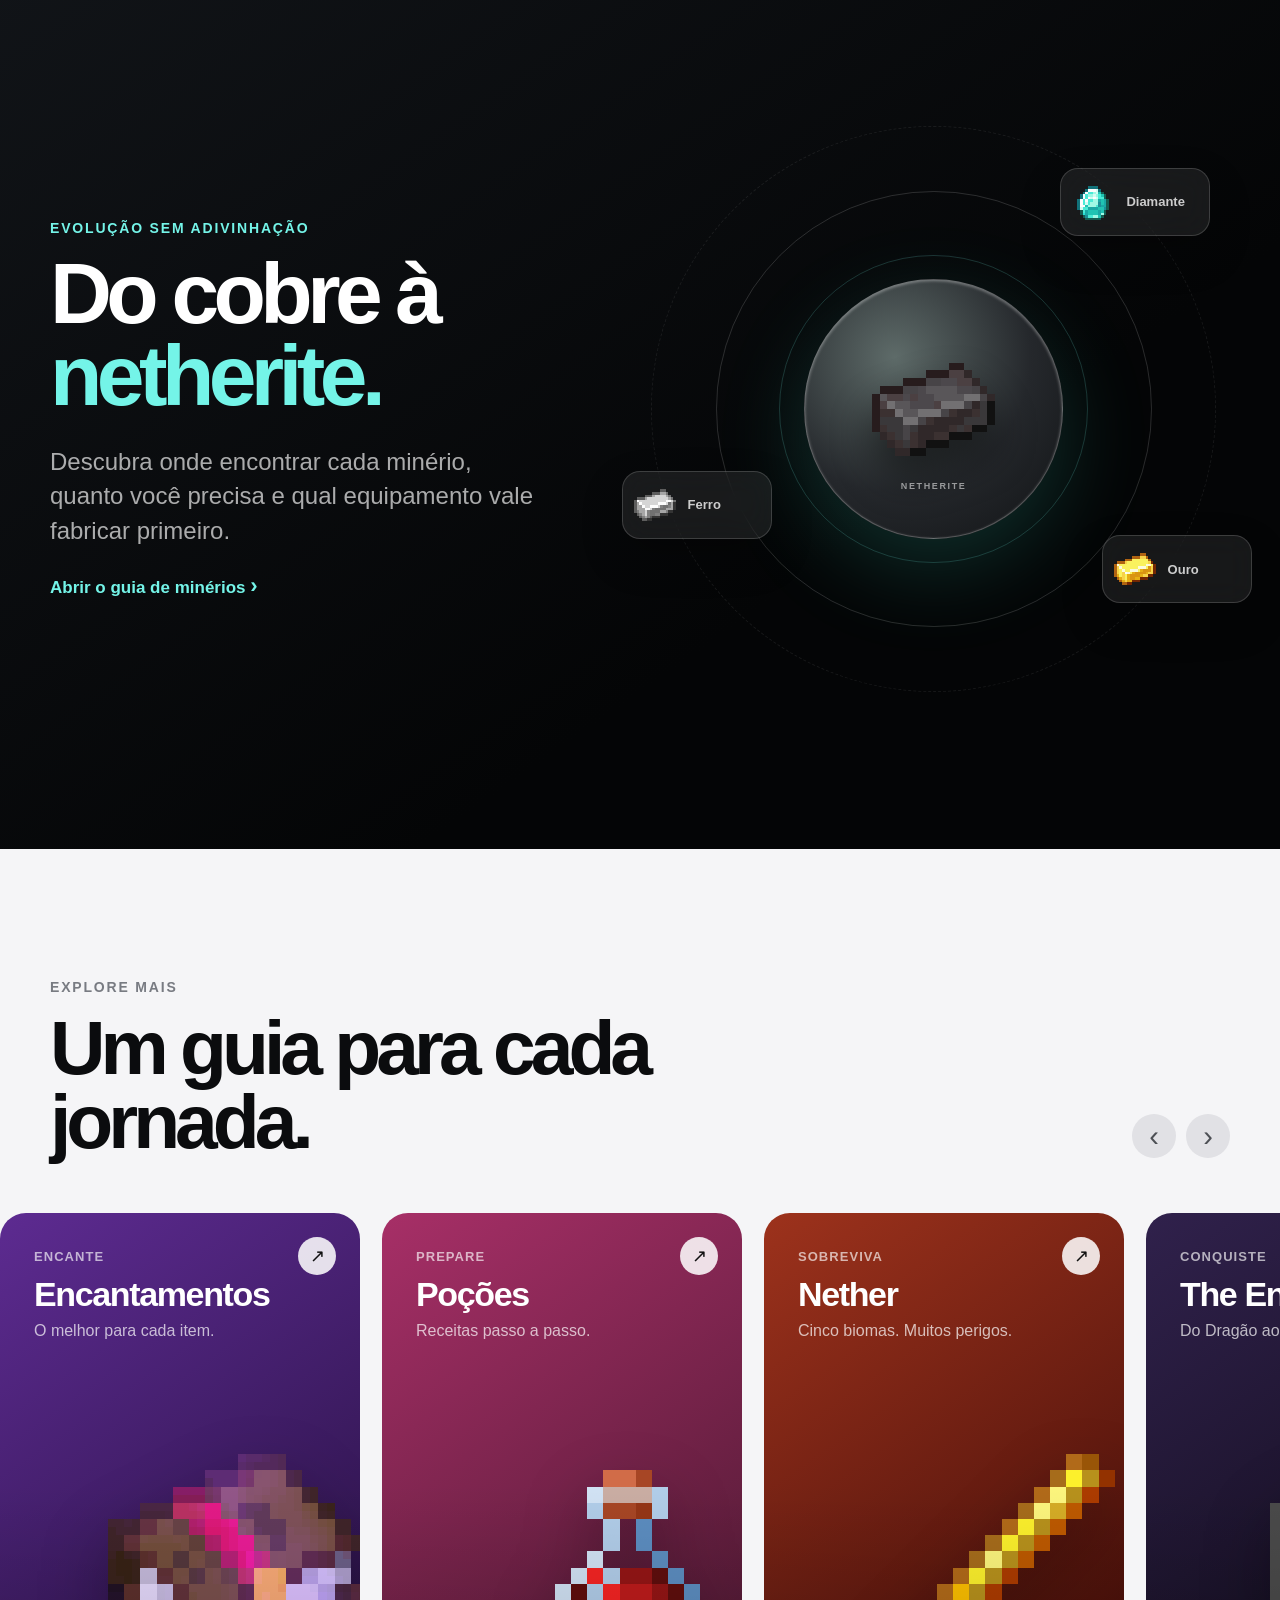
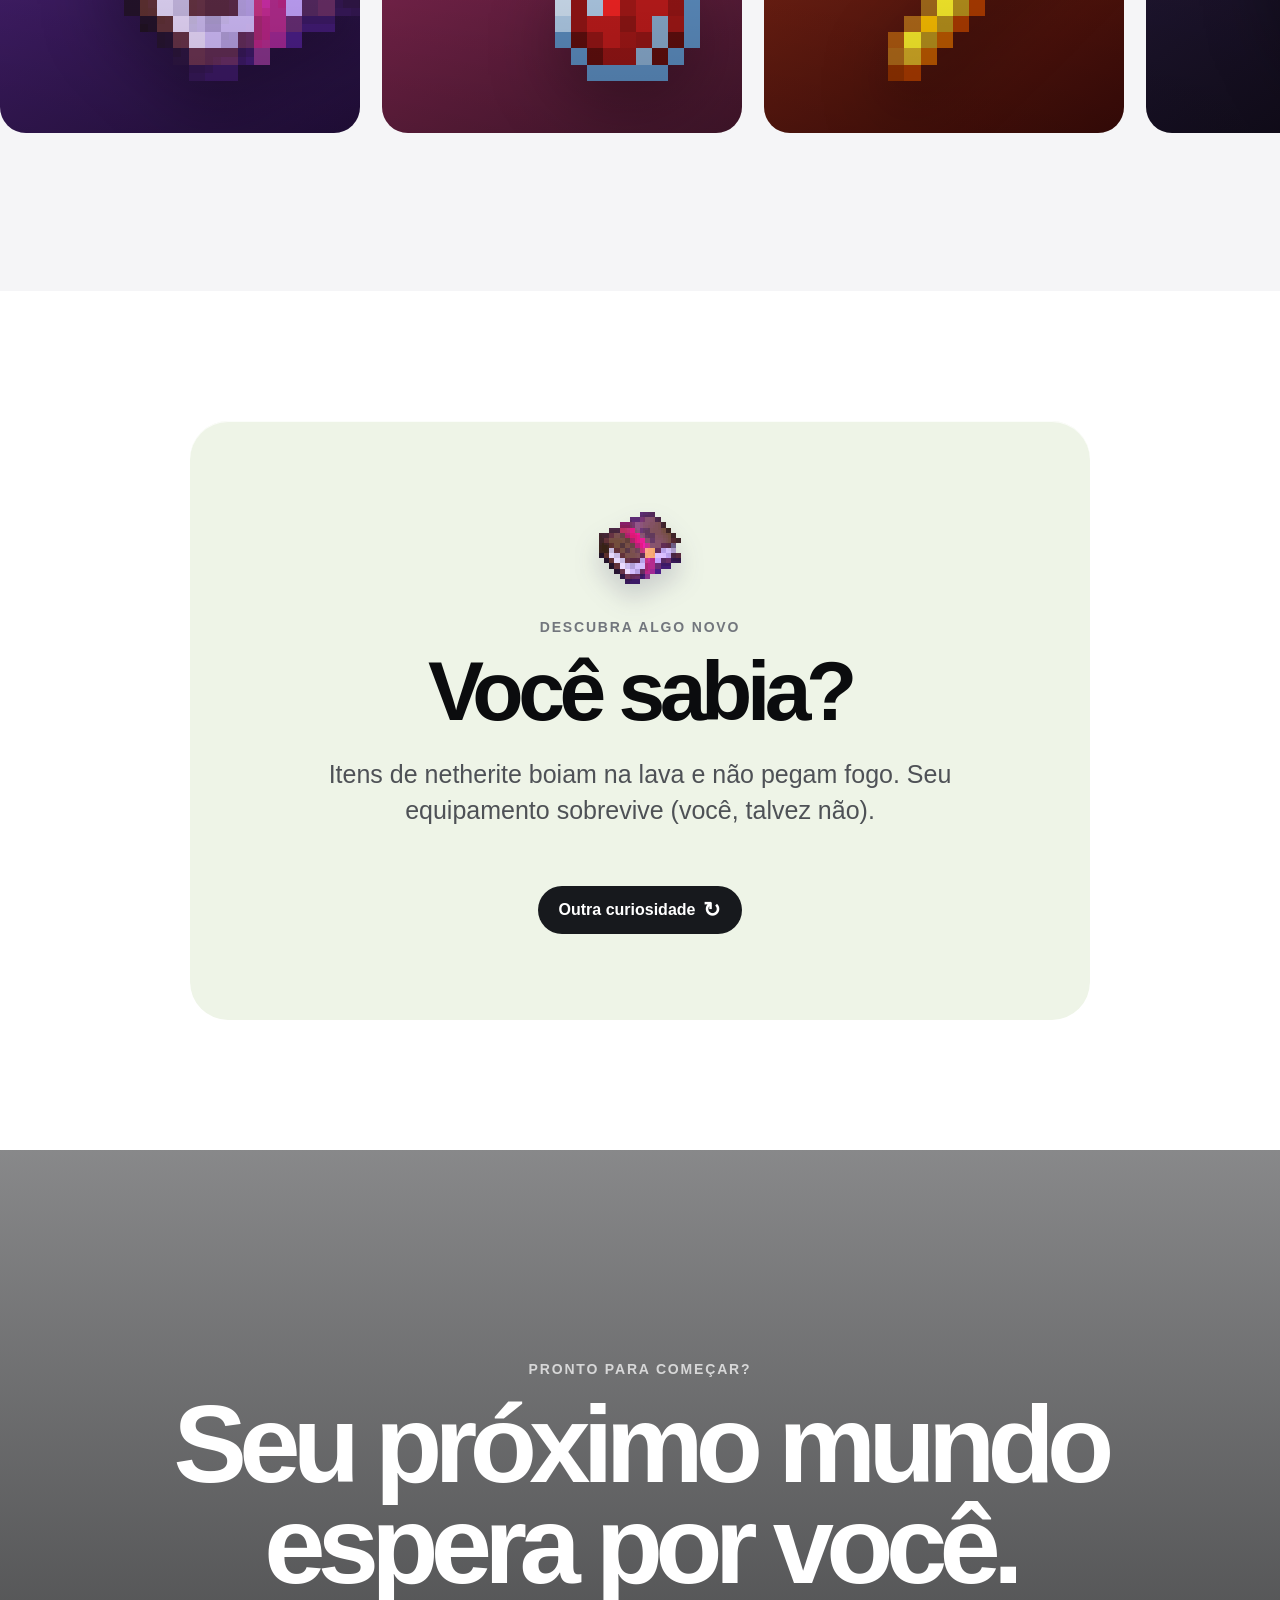
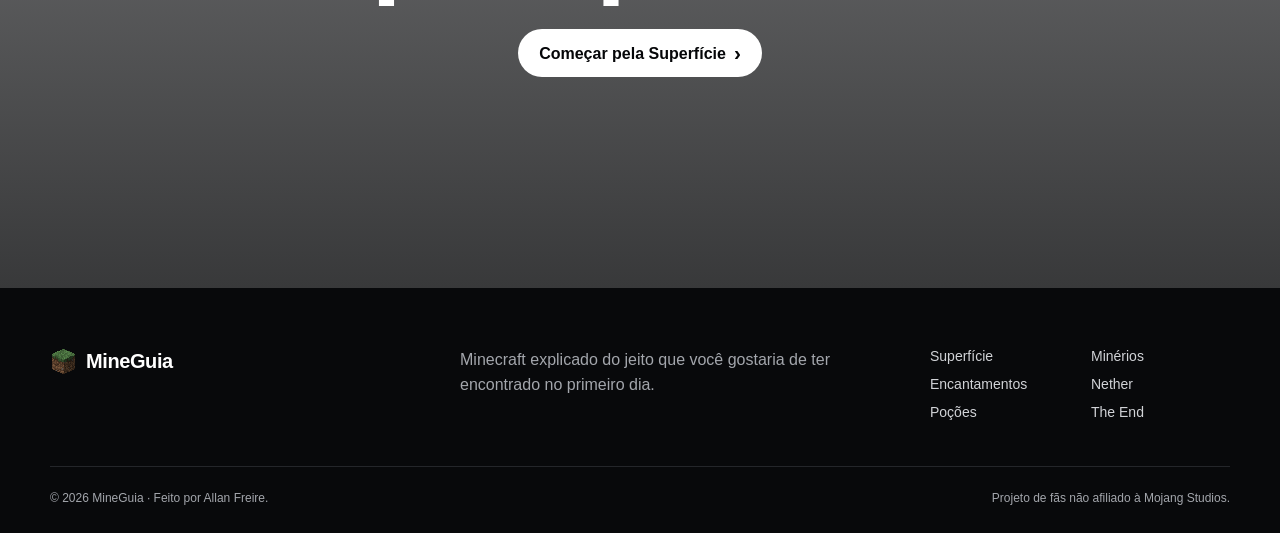
==== commit 10bb89d8: "Redesenha interface e padroniza guias" ====
--- a/index.html
+++ b/index.html
@@ -3,184 +3,228 @@
 <head>
   <meta charset="utf-8">
   <meta name="viewport" content="width=device-width, initial-scale=1">
-  <title>MineGuia — Minecraft bloco a bloco</title>
-  <meta name="description" content="Guias de Minecraft fáceis de entender, com imagens dos itens do jogo. Comece pelo Guia até o Topo: do cobre à netherite.">
+  <meta name="theme-color" content="#080a0c">
+  <title>MineGuia — Minecraft, bloco a bloco</title>
+  <meta name="description" content="Explore guias visuais de Minecraft sobre a Superfície, minérios, encantamentos, poções, Nether e The End.">
   <link rel="icon" type="image/png" href="assets/img/itens/grass_block.png">
-  <link rel="preconnect" href="https://fonts.googleapis.com">
-  <link rel="preconnect" href="https://fonts.gstatic.com" crossorigin>
-  <link rel="stylesheet" href="https://fonts.googleapis.com/css2?family=Nunito:wght@400..900&family=Rubik:wght@500..900&display=swap">
-  <link rel="stylesheet" href="css/style.css">
+  <link rel="stylesheet" href="css/home.css?v=20261013-2">
 </head>
 <body>
-  <a class="pular-conteudo" href="#guias">Pular para os guias</a>
-
-  <header class="topo">
-    <div class="container">
-      <a class="marca" href="index.html">
+  <a class="skip-link" href="#conteudo">Pular para o conteúdo</a>
+  <div class="scroll-progress" aria-hidden="true"><span data-scroll-progress></span></div>
+
+  <header class="site-header" data-header>
+    <nav class="nav-shell" aria-label="Navegação principal">
+      <a class="brand" href="index.html" aria-label="MineGuia — início">
         <img src="assets/img/itens/grass_block.png" alt="">
         <span>MineGuia</span>
       </a>
-      <nav class="menu" aria-label="Principal">
-        <a href="index.html" aria-current="page"><img src="assets/img/itens/crafting_table.png" alt=""><span>Início</span></a>
-        <a href="superficie.html"><img src="assets/img/itens/oak_sapling.png" alt=""><span>Superfície</span></a>
-        <a href="minerios.html"><img src="assets/img/itens/diamond_pickaxe.png" alt=""><span>Minérios</span></a>
-        <a href="encantamentos.html"><img src="assets/img/itens/enchanted_book.png" alt=""><span>Encantamentos</span></a>
-        <a href="nether.html"><img src="assets/img/itens/netherrack.png" alt=""><span>Nether</span></a>
-        <a href="pocoes.html"><img src="assets/img/itens/potion_healing.png" alt=""><span>Poções</span></a>
-        <a href="end.html"><img src="assets/img/itens/ender_eye.png" alt=""><span>The End</span></a>
+
+      <a class="nav-explore" href="#guias">Explorar guias</a>
+    </nav>
+  </header>
+
+  <main id="conteudo">
+    <section class="hero" aria-labelledby="hero-title">
+      <div class="hero-backdrop" aria-hidden="true"></div>
+      <div class="hero-glow hero-glow--one" aria-hidden="true"></div>
+      <div class="hero-glow hero-glow--two" aria-hidden="true"></div>
+
+      <div class="hero-copy" data-reveal>
+        <p class="eyebrow">O mundo é seu</p>
+        <h1 id="hero-title">Domine cada<br><span>bloco.</span></h1>
+        <p class="hero-lead">Do primeiro abrigo ao último portal. Guias visuais, diretos e feitos para você jogar melhor.</p>
+        <div class="hero-actions">
+          <a class="button button--primary" href="#guias">Começar a explorar <span aria-hidden="true">›</span></a>
+          <a class="text-link" href="superficie.html">Conhecer a Superfície <span aria-hidden="true">›</span></a>
+        </div>
+      </div>
+
+      <div class="hero-stage" data-hero-stage aria-hidden="true">
+        <div class="stage-halo"></div>
+        <div class="stage-card">
+          <img class="stage-scene" src="assets/img/superficie/cerejal.jpg" alt="">
+          <div class="stage-reflection"></div>
+        </div>
+        <img class="float-item float-item--diamond" src="assets/img/itens/diamond.png" alt="">
+        <img class="float-item float-item--pickaxe" src="assets/img/itens/diamond_pickaxe.png" alt="">
+        <img class="float-item float-item--apple" src="assets/img/itens/enchanted_golden_apple.png" alt="">
+      </div>
+
+      <a class="hero-scroll" href="#visao-geral">
+        <span>Role para descobrir</span>
+        <span class="mouse" aria-hidden="true"></span>
+      </a>
+    </section>
+
+    <section class="intro section" id="visao-geral">
+      <div class="section-heading" data-reveal>
+        <p class="eyebrow eyebrow--dark">Seu guia definitivo</p>
+        <h2>Grande no conteúdo.<br><span>Simples de usar.</span></h2>
+        <p>Informação organizada como o seu inventário: cada coisa no lugar certo, pronta para quando você precisar.</p>
+      </div>
+
+      <div class="metric-row" data-reveal>
+        <article><strong>6</strong><span>guias completos</span></article>
+        <article><strong>1</strong><span>mundo para dominar</span></article>
+        <article><strong>0</strong><span>enrolação</span></article>
+      </div>
+    </section>
+
+    <section class="world-showcase section" id="mundos" aria-labelledby="world-title">
+      <div class="section-heading section-heading--center section-heading--light" data-reveal>
+        <p class="eyebrow">Três dimensões. Infinitas histórias.</p>
+        <h2 id="world-title">Escolha seu próximo destino.</h2>
+      </div>
+
+      <div class="world-tabs" role="tablist" aria-label="Dimensões" data-world-tabs data-reveal>
+        <button type="button" role="tab" id="tab-superficie" aria-controls="panel-superficie" aria-selected="true" data-world-tab="superficie">Superfície</button>
+        <button type="button" role="tab" id="tab-nether" aria-controls="panel-nether" aria-selected="false" data-world-tab="nether" tabindex="-1">Nether</button>
+        <button type="button" role="tab" id="tab-end" aria-controls="panel-end" aria-selected="false" data-world-tab="end" tabindex="-1">The End</button>
+      </div>
+
+      <div class="world-panels" data-reveal>
+        <article class="world-panel is-active" id="panel-superficie" role="tabpanel" aria-labelledby="tab-superficie" data-world-panel="superficie">
+          <img src="assets/img/superficie/cerejal.jpg" alt="Um bosque de cerejeiras na Superfície">
+          <div class="world-overlay"></div>
+          <div class="world-copy">
+            <p class="world-number">01</p>
+            <h3>Onde toda aventura começa.</h3>
+            <p>Biomas, criaturas e estruturas para transformar seu primeiro dia em uma história inesquecível.</p>
+            <a class="button button--glass" href="superficie.html">Explorar a Superfície <span aria-hidden="true">›</span></a>
+          </div>
+        </article>
+
+        <article class="world-panel" id="panel-nether" role="tabpanel" aria-labelledby="tab-nether" data-world-panel="nether" hidden>
+          <img src="assets/img/nether/portal.jpg" alt="Um portal entre lava e rochas do Nether">
+          <div class="world-overlay"></div>
+          <div class="world-copy">
+            <p class="world-number">02</p>
+            <h3>O perigo tem outra dimensão.</h3>
+            <p>Fortalezas, bastiões e tudo o que você precisa levar para voltar inteiro — e mais forte.</p>
+            <a class="button button--glass" href="nether.html">Entrar no Nether <span aria-hidden="true">›</span></a>
+          </div>
+        </article>
+
+        <article class="world-panel" id="panel-end" role="tabpanel" aria-labelledby="tab-end" data-world-panel="end" hidden>
+          <img src="assets/img/end/dragao.jpg" alt="O Dragão de Ender sobre a ilha central do End">
+          <div class="world-overlay"></div>
+          <div class="world-copy">
+            <p class="world-number">03</p>
+            <h3>O fim é só o começo.</h3>
+            <p>Derrote o Dragão, alcance as cidades distantes e conquiste o item que muda toda a exploração.</p>
+            <a class="button button--glass" href="end.html">Chegar ao The End <span aria-hidden="true">›</span></a>
+          </div>
+        </article>
+      </div>
+    </section>
+
+    <section class="ore-story section" aria-labelledby="ore-title">
+      <div class="ore-copy" data-reveal>
+        <p class="eyebrow eyebrow--aqua">Evolução sem adivinhação</p>
+        <h2 id="ore-title">Do cobre à<br><span>netherite.</span></h2>
+        <p>Descubra onde encontrar cada minério, quanto você precisa e qual equipamento vale fabricar primeiro.</p>
+        <a class="text-link text-link--light" href="minerios.html">Abrir o guia de minérios <span aria-hidden="true">›</span></a>
+      </div>
+
+      <div class="ore-visual" data-reveal aria-hidden="true">
+        <div class="ore-orbit ore-orbit--one"></div>
+        <div class="ore-orbit ore-orbit--two"></div>
+        <div class="ore-core">
+          <img src="assets/img/itens/netherite_ingot.png" alt="">
+          <span>Netherite</span>
+        </div>
+        <div class="ore-chip ore-chip--diamond"><img src="assets/img/itens/diamond.png" alt=""><span>Diamante</span></div>
+        <div class="ore-chip ore-chip--gold"><img src="assets/img/itens/gold_ingot.png" alt=""><span>Ouro</span></div>
+        <div class="ore-chip ore-chip--iron"><img src="assets/img/itens/iron_ingot.png" alt=""><span>Ferro</span></div>
+      </div>
+    </section>
+
+    <section class="guide-section section" id="guias" aria-labelledby="guide-title">
+      <div class="guide-header" data-reveal>
+        <div>
+          <p class="eyebrow eyebrow--dark">Explore mais</p>
+          <h2 id="guide-title">Um guia para cada jornada.</h2>
+        </div>
+        <div class="carousel-controls" aria-label="Controles da lista de guias">
+          <button type="button" data-carousel-prev aria-label="Guias anteriores">‹</button>
+          <button type="button" data-carousel-next aria-label="Próximos guias">›</button>
+        </div>
+      </div>
+
+      <div class="guide-track" data-guide-track data-reveal>
+        <a class="guide-card guide-card--surface" href="superficie.html">
+          <div class="guide-card-copy"><span>Explore</span><h3>A Superfície</h3><p>Biomas, mobs e estruturas.</p></div>
+          <img src="assets/img/itens/oak_sapling.png" alt="">
+          <span class="card-arrow" aria-hidden="true">↗</span>
+        </a>
+        <a class="guide-card guide-card--ore" href="minerios.html">
+          <div class="guide-card-copy"><span>Evolua</span><h3>Minérios</h3><p>Do carvão à netherite.</p></div>
+          <img src="assets/img/itens/diamond_pickaxe.png" alt="">
+          <span class="card-arrow" aria-hidden="true">↗</span>
+        </a>
+        <a class="guide-card guide-card--enchant" href="encantamentos.html">
+          <div class="guide-card-copy"><span>Encante</span><h3>Encantamentos</h3><p>O melhor para cada item.</p></div>
+          <img src="assets/img/itens/enchanted_book.png" alt="">
+          <span class="card-arrow" aria-hidden="true">↗</span>
+        </a>
+        <a class="guide-card guide-card--potion" href="pocoes.html">
+          <div class="guide-card-copy"><span>Prepare</span><h3>Poções</h3><p>Receitas passo a passo.</p></div>
+          <img src="assets/img/itens/potion_healing.png" alt="">
+          <span class="card-arrow" aria-hidden="true">↗</span>
+        </a>
+        <a class="guide-card guide-card--nether" href="nether.html">
+          <div class="guide-card-copy"><span>Sobreviva</span><h3>Nether</h3><p>Cinco biomas. Muitos perigos.</p></div>
+          <img src="assets/img/itens/blaze_rod.png" alt="">
+          <span class="card-arrow" aria-hidden="true">↗</span>
+        </a>
+        <a class="guide-card guide-card--end" href="end.html">
+          <div class="guide-card-copy"><span>Conquiste</span><h3>The End</h3><p>Do Dragão aos Élitros.</p></div>
+          <img src="assets/img/itens/elytra.png" alt="">
+          <span class="card-arrow" aria-hidden="true">↗</span>
+        </a>
+      </div>
+    </section>
+
+    <section class="did-you-know section" aria-labelledby="fact-title">
+      <div class="fact-card" data-curiosidade data-reveal>
+        <img src="assets/img/itens/enchanted_book.png" alt="" aria-hidden="true">
+        <p class="eyebrow">Descubra algo novo</p>
+        <h2 id="fact-title">Você sabia?</h2>
+        <p class="fact-text" data-curiosidade-texto aria-live="polite">Um dia inteiro no Minecraft dura 20 minutos na vida real.</p>
+        <button class="button button--dark" type="button" data-curiosidade-botao>Outra curiosidade <span aria-hidden="true">↻</span></button>
+      </div>
+    </section>
+
+    <section class="final-cta">
+      <div data-reveal>
+        <p class="eyebrow">Pronto para começar?</p>
+        <h2>Seu próximo mundo<br>espera por você.</h2>
+        <a class="button button--light" href="superficie.html">Começar pela Superfície <span aria-hidden="true">›</span></a>
+      </div>
+    </section>
+  </main>
+
+  <footer class="site-footer">
+    <div class="footer-main">
+      <a class="brand brand--footer" href="index.html"><img src="assets/img/itens/grass_block.png" alt=""><span>MineGuia</span></a>
+      <p>Minecraft explicado do jeito que você gostaria de ter encontrado no primeiro dia.</p>
+      <nav aria-label="Links do rodapé">
+        <a href="superficie.html">Superfície</a>
+        <a href="minerios.html">Minérios</a>
+        <a href="encantamentos.html">Encantamentos</a>
+        <a href="nether.html">Nether</a>
+        <a href="pocoes.html">Poções</a>
+        <a href="end.html">The End</a>
       </nav>
     </div>
-  </header>
-
-  <main>
-    <!-- Céu de Minecraft com o "logo" e a frase amarela -->
-    <section class="ceu hero">
-      <div class="sol" aria-hidden="true"></div>
-      <div class="nuvem nuvem--1" aria-hidden="true"></div>
-      <div class="nuvem nuvem--2" aria-hidden="true"></div>
-      <div class="nuvem nuvem--3" aria-hidden="true"></div>
-
-      <img class="item-flutuante" src="assets/img/itens/diamond.png" alt="">
-      <img class="item-flutuante" src="assets/img/itens/iron_ingot.png" alt="">
-      <img class="item-flutuante" src="assets/img/itens/netherite_ingot.png" alt="">
-      <img class="item-flutuante" src="assets/img/itens/golden_apple.png" alt="">
-      <img class="item-flutuante" src="assets/img/itens/diamond_pickaxe.png" alt="">
-
-      <div class="container">
-        <div class="logo-wrap">
-          <h1 class="logo">MINEGUIA</h1>
-          <button class="splash" type="button" data-splash title="Clique para trocar a frase">Bloco a bloco!</button>
-        </div>
-        <p class="hero-sub chat">O jeito mais fácil de entender Minecraft. Guias rápidos, com as imagens dos itens do jogo e zero enrolação.</p>
-        <div class="hero-botoes">
-          <a class="botao botao--verde" href="#guias"><img src="assets/img/itens/compass.gif" alt="">Escolher um guia</a>
-        </div>
-      </div>
-      <div class="chao" aria-hidden="true"></div>
-    </section>
-
-    <!-- Abas: cada uma é um guia -->
-    <section class="secao" id="guias">
-      <div class="container">
-        <h2 class="titulo-secao"><img src="assets/img/itens/book.png" alt="">Escolha sua aba</h2>
-        <p class="secao-desc">Cada aba é um guia completo sobre um assunto do jogo. Clique e aprenda no seu ritmo — sem precisar decorar nada.</p>
-
-        <div class="grade-abas">
-          <!-- GUIAS (para um guia novo "em breve", use <article class="painel aba aba--bloqueada">) -->
-          <a class="painel aba" href="superficie.html">
-            <span class="selo">NOVO!</span>
-            <div class="arte arte--dia" aria-hidden="true">
-              <img class="atras" src="assets/img/itens/oak_log.png" alt="" style="--x: 80%; --y: 60%; --t: 20%; --d: -.3s">
-              <img src="assets/img/itens/grass_block.png" alt="" style="--x: 40%; --y: 62%; --t: 30%">
-              <img src="assets/img/itens/bell.png" alt="" style="--x: 66%; --y: 34%; --t: 15%; --r: -8deg; --d: -.5s">
-              <img src="assets/img/itens/filled_map.png" alt="" style="--x: 14%; --y: 30%; --t: 13%; --r: -12deg; --d: -.2s">
-              <img src="assets/img/itens/heart_of_the_sea.png" alt="" style="--x: 14%; --y: 78%; --t: 10%; --r: 6deg; --d: -.7s">
-            </div>
-            <div class="aba-corpo">
-              <h3>A Superfície</h3>
-              <p>Todos os biomas do mundo normal, os animais e monstros de cada um e todas as estruturas — da vila à Cidade Ancestral —, com onde encontrar e o que vem nos baús.</p>
-              <span class="botao botao--verde botao--pequeno"><img src="assets/img/itens/oak_sapling.png" alt="">Abrir guia</span>
-            </div>
-          </a>
-
-          <a class="painel aba" href="minerios.html">
-            <span class="selo">NOVO!</span>
-            <div class="arte tx-ardosia" aria-hidden="true">
-              <img class="atras" src="assets/img/itens/deepslate_diamond_ore.png" alt="" style="--x: 76%; --y: 60%; --t: 25%; --d: -.3s">
-              <img src="assets/img/itens/ancient_debris.png" alt="" style="--x: 34%; --y: 58%; --t: 33%">
-              <img src="assets/img/itens/diamond_pickaxe.png" alt="" style="--x: 58%; --y: 36%; --t: 22%; --r: -10deg; --d: -.5s">
-              <img src="assets/img/itens/netherite_ingot.png" alt="" style="--x: 12%; --y: 22%; --t: 11%; --r: -14deg; --d: -.2s">
-              <img src="assets/img/itens/diamond.png" alt="" style="--x: 88%; --y: 20%; --t: 10%; --r: 10deg; --d: -.7s">
-            </div>
-            <div class="aba-corpo">
-              <h3>Guia até o Topo</h3>
-              <p>Do cobre à netherite: quanto minério você precisa para a armadura completa e para cada ferramenta — com calculadora para montar só o que você quer e todas as trocas com os aldeões.</p>
-              <span class="botao botao--verde botao--pequeno"><img src="assets/img/itens/iron_pickaxe.png" alt="">Abrir guia</span>
-            </div>
-          </a>
-
-          <a class="painel aba" href="encantamentos.html">
-            <span class="selo">NOVO!</span>
-            <div class="arte tx-estante" aria-hidden="true">
-              <img src="assets/img/itens/enchanting_table.png" alt="" style="--x: 50%; --y: 56%; --t: 30%">
-              <img src="assets/img/itens/enchanted_book.png" alt="" style="--x: 20%; --y: 34%; --t: 16%; --r: -10deg">
-              <img src="assets/img/itens/lapis_lazuli.png" alt="" style="--x: 82%; --y: 34%; --t: 12%; --r: 12deg">
-            </div>
-            <div class="aba-corpo">
-              <h3>Os Encantamentos</h3>
-              <p>O melhor encantamento para cada ferramenta, arma e armadura, como usar a mesa e a bigorna e todos os encantamentos do jogo, nível por nível.</p>
-              <span class="botao botao--verde botao--pequeno"><img src="assets/img/itens/enchanted_book.png" alt="">Abrir guia</span>
-            </div>
-          </a>
-
-          <a class="painel aba" href="nether.html">
-            <span class="selo">NOVO!</span>
-            <div class="arte tx-netherrack" aria-hidden="true">
-              <img class="atras" src="assets/img/itens/nether_bricks.png" alt="" style="--x: 78%; --y: 60%; --t: 24%; --d: -.3s">
-              <img src="assets/img/itens/gilded_blackstone.png" alt="" style="--x: 38%; --y: 58%; --t: 30%">
-              <img src="assets/img/itens/blaze_rod.png" alt="" style="--x: 64%; --y: 30%; --t: 17%; --r: 12deg; --d: -.5s">
-              <img src="assets/img/itens/netherite_upgrade_smithing_template.png" alt="" style="--x: 14%; --y: 26%; --t: 12%; --r: -10deg; --d: -.2s">
-              <img src="assets/img/itens/ghast_tear.png" alt="" style="--x: 12%; --y: 76%; --t: 10%; --r: 8deg; --d: -.7s">
-            </div>
-            <div class="aba-corpo">
-              <h3>Rumo ao Nether</h3>
-              <p>Os 5 biomas do Nether e os mobs de cada um, a fortaleza, o bastião, o fóssil e o portal em ruínas — com tudo o que vem nos baús.</p>
-              <span class="botao botao--verde botao--pequeno"><img src="assets/img/itens/netherrack.png" alt="">Abrir guia</span>
-            </div>
-          </a>
-
-<a class="painel aba" href="pocoes.html">
-            <span class="selo">NOVO!</span>
-            <div class="arte tx-tijolos" aria-hidden="true">
-              <img src="assets/img/itens/brewing_stand.png" alt="" style="--x: 50%; --y: 52%; --t: 26%">
-              <img src="assets/img/itens/potion_healing.png" alt="" style="--x: 22%; --y: 58%; --t: 15%; --r: -8deg; --d: -.4s">
-              <img src="assets/img/itens/potion_swiftness.png" alt="" style="--x: 78%; --y: 58%; --t: 15%; --r: 8deg; --d: -.2s">
-              <img src="assets/img/itens/blaze_powder.png" alt="" style="--x: 14%; --y: 24%; --t: 10%; --d: -.6s">
-            </div>
-            <div class="aba-corpo">
-              <h3>As Poções</h3>
-              <p>Escolha uma poção e veja como fazer, passo a passo: o suporte de poções, os ingredientes, as versões mais fortes, as arremessáveis e as flechas com efeito.</p>
-              <span class="botao botao--verde botao--pequeno"><img src="assets/img/itens/potion_healing.png" alt="">Abrir guia</span>
-            </div>
-          </a>
-
-          <a class="painel aba" href="end.html">
-            <span class="selo">NOVO!</span>
-            <div class="arte arte--estrelas tx-end" aria-hidden="true">
-              <img src="assets/img/itens/dragon_egg.png" alt="" style="--x: 50%; --y: 55%; --t: 28%">
-              <img src="assets/img/itens/ender_eye.png" alt="" style="--x: 18%; --y: 30%; --t: 13%">
-              <img src="assets/img/itens/elytra.png" alt="" style="--x: 82%; --y: 66%; --t: 16%; --r: 8deg; --d: -.4s">
-            </div>
-            <div class="aba-corpo">
-              <h3>The End</h3>
-              <p>O jeito mais fácil de derrotar o Dragão de Ender, o que levar e tudo o que dá para conseguir no End — Élitros, Cabeça do Dragão, Ovo do Dragão — e onde encontrar.</p>
-              <span class="botao botao--verde botao--pequeno"><img src="assets/img/itens/ender_eye.png" alt="">Abrir guia</span>
-            </div>
-          </a>
-        </div>
-      </div>
-    </section>
-
-    <!-- Placa de curiosidades -->
-    <section class="secao placa-wrap" aria-labelledby="titulo-curiosidade">
-      <div class="placa" data-curiosidade>
-        <h2 id="titulo-curiosidade">Você sabia?</h2>
-        <p data-curiosidade-texto aria-live="polite">Um dia inteiro no Minecraft dura 20 minutos na vida real.</p>
-        <button class="botao botao--pequeno" type="button" data-curiosidade-botao><img src="assets/img/itens/book.png" alt="">Outra curiosidade</button>
-      </div>
-      <div class="placa-poste" aria-hidden="true"></div>
-    </section>
-  </main>
-
-  <footer class="rodape">
-    <div class="container">
-      <p class="fim">Você chegou na bedrock.</p>
-      <p>MineGuia · <span data-ano>2026</span> — feito por Allan Freire, para fãs.</p>
-      <p>Site guia oficial.</p>
-      <p>Imagens dos itens e texturas: <a href="https://minecraft.wiki" target="_blank" rel="noopener">Minecraft Wiki</a> · © Mojang Studios.</p>
+    <div class="footer-meta">
+      <span>© <span data-ano>2026</span> MineGuia · Feito por Allan Freire.</span>
+      <span>Projeto de fãs não afiliado à Mojang Studios.</span>
     </div>
   </footer>
 
   <script src="js/main.js"></script>
+  <script src="js/home.js?v=20261013-2"></script>
 </body>
 </html>
--- a/css/home.css
+++ b/css/home.css
@@ -0,0 +1,437 @@
+:root {
+  --ink: #0b0c0e;
+  --ink-soft: #5f6268;
+  --paper: #f5f5f7;
+  --white: #fff;
+  --lime: #b7ff3c;
+  --green: #2d8c3c;
+  --aqua: #74f4e8;
+  --radius-lg: 38px;
+  --radius-md: 26px;
+  --page: min(1180px, calc(100vw - 48px));
+  --shadow: 0 34px 90px rgba(0, 0, 0, .18);
+}
+
+*, *::before, *::after { box-sizing: border-box; }
+html { scroll-behavior: smooth; scroll-padding-top: 72px; }
+
+body {
+  margin: 0;
+  color: var(--ink);
+  background: var(--paper);
+  font-family: -apple-system, BlinkMacSystemFont, "SF Pro Display", "Segoe UI", sans-serif;
+  -webkit-font-smoothing: antialiased;
+  overflow-x: hidden;
+}
+
+body.nav-open { overflow: hidden; }
+img { display: block; max-width: 100%; }
+img[src$=".png"], img[src$=".gif"] { image-rendering: pixelated; }
+a { color: inherit; }
+button, a { -webkit-tap-highlight-color: transparent; }
+button { font: inherit; }
+
+.sr-only, .skip-link {
+  position: absolute;
+  width: 1px;
+  height: 1px;
+  padding: 0;
+  margin: -1px;
+  overflow: hidden;
+  clip: rect(0, 0, 0, 0);
+  white-space: nowrap;
+  border: 0;
+}
+
+.skip-link:focus {
+  position: fixed;
+  z-index: 1000;
+  inset: 12px auto auto 12px;
+  width: auto;
+  height: auto;
+  margin: 0;
+  padding: 10px 16px;
+  clip: auto;
+  color: #fff;
+  background: #111;
+  border-radius: 99px;
+}
+
+:focus-visible { outline: 3px solid #0a84ff; outline-offset: 4px; }
+
+.scroll-progress {
+  position: fixed;
+  z-index: 200;
+  inset: 0 0 auto;
+  height: 2px;
+  pointer-events: none;
+}
+
+.scroll-progress span {
+  display: block;
+  width: 100%;
+  height: 100%;
+  background: var(--lime);
+  transform: scaleX(0);
+  transform-origin: left;
+}
+
+.site-header {
+  position: fixed;
+  z-index: 100;
+  inset: 0 0 auto;
+  color: #fff;
+  background: rgba(7, 8, 10, .5);
+  border-bottom: 1px solid rgba(255, 255, 255, .1);
+  backdrop-filter: saturate(180%) blur(20px);
+  -webkit-backdrop-filter: saturate(180%) blur(20px);
+  transition: background .3s ease, box-shadow .3s ease;
+}
+
+.site-header.is-scrolled {
+  background: rgba(7, 8, 10, .84);
+  box-shadow: 0 8px 30px rgba(0, 0, 0, .12);
+}
+
+.nav-shell {
+  width: var(--page);
+  min-height: 58px;
+  margin: 0 auto;
+  display: flex;
+  align-items: center;
+  justify-content: space-between;
+  gap: 28px;
+}
+
+.brand {
+  display: inline-flex;
+  align-items: center;
+  gap: 9px;
+  color: inherit;
+  font-size: 17px;
+  font-weight: 700;
+  letter-spacing: -.02em;
+  text-decoration: none;
+}
+
+.brand img { width: 27px; height: 27px; image-rendering: pixelated; }
+.nav-explore {
+  padding: 8px 15px;
+  color: #0b0c0e;
+  background: #fff;
+  border-radius: 999px;
+  font-size: 13px;
+  font-weight: 700;
+  white-space: nowrap;
+  text-decoration: none;
+  transition: transform .2s ease, background .2s ease;
+}
+
+.nav-explore:hover { background: #f0f0f2; transform: translateY(-1px); }
+
+.hero {
+  position: relative;
+  min-height: 100svh;
+  padding: 126px 24px 92px;
+  display: flex;
+  flex-direction: column;
+  align-items: center;
+  justify-content: center;
+  color: #fff;
+  background: #050608;
+  overflow: hidden;
+  isolation: isolate;
+}
+
+.hero-backdrop {
+  position: absolute;
+  z-index: -4;
+  inset: 0;
+  background: linear-gradient(180deg, #101318 0%, #07090c 52%, #050608 100%);
+}
+
+.hero::before {
+  content: "";
+  position: absolute;
+  z-index: -3;
+  inset: 0;
+  background: linear-gradient(90deg, rgba(2, 4, 5, .32), transparent 28% 72%, rgba(2, 4, 5, .32));
+}
+
+.hero-glow { display: none; }
+
+.hero-copy {
+  z-index: 2;
+  width: min(820px, 100%);
+  margin: 0 auto 58px;
+  text-align: center;
+}
+
+.hero-copy[data-reveal] {
+  opacity: 1;
+  transform: none;
+}
+
+.eyebrow {
+  margin: 0 0 16px;
+  color: rgba(255, 255, 255, .72);
+  font-size: 14px;
+  font-weight: 700;
+  letter-spacing: .13em;
+  text-transform: uppercase;
+}
+
+.hero h1 {
+  margin: 0;
+  font-size: clamp(64px, 10vw, 142px);
+  font-weight: 750;
+  letter-spacing: -.075em;
+  line-height: .84;
+}
+
+.hero h1 span {
+  color: var(--lime);
+}
+
+.hero-lead {
+  max-width: 660px;
+  margin: 32px auto 0;
+  color: rgba(255, 255, 255, .78);
+  font-size: clamp(19px, 2.1vw, 26px);
+  font-weight: 500;
+  line-height: 1.35;
+  letter-spacing: -.025em;
+}
+
+.hero-actions { margin-top: 30px; display: flex; justify-content: center; align-items: center; flex-wrap: wrap; gap: 22px; }
+
+.button {
+  min-height: 48px;
+  padding: 12px 21px;
+  display: inline-flex;
+  align-items: center;
+  justify-content: center;
+  gap: 8px;
+  border: 0;
+  border-radius: 999px;
+  font-weight: 650;
+  font-size: 16px;
+  line-height: 1.2;
+  text-decoration: none;
+  cursor: pointer;
+  transition: transform .25s ease, background .25s ease, box-shadow .25s ease;
+}
+
+.button:hover { transform: translateY(-2px); }
+.button span, .text-link span { font-size: 1.3em; line-height: .8; }
+.button--primary { color: #071006; background: var(--lime); box-shadow: 0 12px 30px rgba(183, 255, 60, .18); }
+.button--primary:hover { background: #c7ff69; box-shadow: 0 14px 38px rgba(183, 255, 60, .3); }
+.button--glass { color: #fff; background: rgba(255, 255, 255, .14); border: 1px solid rgba(255, 255, 255, .28); backdrop-filter: blur(16px); }
+.button--glass:hover { background: rgba(255, 255, 255, .22); }
+.button--dark { color: #fff; background: #17191d; }
+.button--light { color: #050608; background: #fff; }
+
+.text-link { color: #8fcbff; font-size: 17px; font-weight: 600; text-decoration: none; }
+.text-link:hover { text-decoration: underline; text-underline-offset: 4px; }
+.text-link--light { color: var(--aqua); }
+
+.hero-stage {
+  position: relative;
+  z-index: 1;
+  left: auto;
+  bottom: auto;
+  width: min(640px, calc(100vw - 56px));
+  margin: 0 auto;
+}
+
+.stage-card {
+  position: relative;
+  aspect-ratio: 16 / 9;
+  padding: 0;
+  background: #111316;
+  border: 1px solid rgba(255, 255, 255, .35);
+  border-radius: 30px;
+  box-shadow: 0 50px 130px rgba(0, 0, 0, .75), inset 0 1px 0 rgba(255, 255, 255, .7);
+  overflow: hidden;
+}
+
+.stage-scene { width: 100%; height: 100%; object-fit: contain; border-radius: 29px; image-rendering: auto; }
+.stage-reflection { position: absolute; inset: 0; border-radius: 29px; background: linear-gradient(120deg, rgba(255,255,255,.16), transparent 24% 82%); pointer-events: none; }
+.stage-halo { display: none; }
+
+.float-item {
+  position: absolute;
+  z-index: 4;
+  width: clamp(56px, 7vw, 98px);
+  image-rendering: pixelated;
+  filter: drop-shadow(0 18px 18px rgba(0, 0, 0, .5));
+  animation: float 3.5s ease-in-out infinite alternate;
+}
+
+.float-item--diamond { left: -5%; top: 15%; transform: rotate(-12deg); }
+.float-item--pickaxe { right: -7%; top: -3%; width: clamp(76px, 10vw, 140px); transform: rotate(15deg); animation-delay: -.8s; }
+.float-item--apple { right: 7%; bottom: 34%; width: clamp(48px, 5vw, 74px); animation-delay: -1.8s; }
+@keyframes float { to { translate: 0 -16px; } }
+
+.hero-scroll { position: absolute; z-index: 3; bottom: 28px; left: 50%; display: flex; align-items: center; gap: 10px; color: rgba(255,255,255,.65); font-size: 12px; text-decoration: none; transform: translateX(-50%); }
+.mouse { width: 18px; height: 27px; border: 1px solid rgba(255,255,255,.48); border-radius: 12px; }
+.mouse::after { content: ""; display: block; width: 2px; height: 5px; margin: 5px auto; border-radius: 2px; background: #fff; animation: scrollCue 1.5s ease-in-out infinite; }
+@keyframes scrollCue { 70%, 100% { transform: translateY(8px); opacity: 0; } }
+
+.section { padding: 130px 0; }
+.section-heading { width: var(--page); margin: 0 auto; }
+.section-heading--center { text-align: center; }
+.section-heading--light { color: #fff; }
+.eyebrow--dark { color: #787b82; }
+.eyebrow--aqua { color: var(--aqua); }
+.section-heading h2, .guide-header h2, .ore-copy h2, .fact-card h2 {
+  margin: 0;
+  font-size: clamp(46px, 6.7vw, 92px);
+  font-weight: 720;
+  letter-spacing: -.065em;
+  line-height: .96;
+}
+.section-heading h2 span, .ore-copy h2 span { color: #8a8d93; }
+.section-heading > p:last-child { max-width: 730px; margin: 30px 0 0; color: var(--ink-soft); font-size: clamp(19px, 2.1vw, 26px); line-height: 1.4; letter-spacing: -.025em; }
+
+.intro { background: #fff; }
+.metric-row { width: var(--page); margin: 90px auto 0; display: grid; grid-template-columns: repeat(3, 1fr); gap: 16px; }
+.metric-row article { min-height: 230px; padding: 36px; display: flex; flex-direction: column; justify-content: flex-end; border-radius: var(--radius-md); background: #f5f5f7; }
+.metric-row strong { font-size: clamp(62px, 8vw, 110px); letter-spacing: -.07em; line-height: .8; }
+.metric-row strong { color: var(--green); }
+.metric-row span { margin-top: 24px; color: #62656b; font-size: 18px; font-weight: 600; }
+
+.world-showcase { background: #050608; }
+.world-showcase .section-heading { margin-bottom: 42px; }
+.world-tabs { width: max-content; max-width: calc(100% - 32px); margin: 0 auto 42px; padding: 5px; display: flex; gap: 4px; border: 1px solid rgba(255,255,255,.14); border-radius: 999px; background: rgba(255,255,255,.07); }
+.world-tabs button { padding: 10px 20px; color: rgba(255,255,255,.66); background: transparent; border: 0; border-radius: 999px; font-size: 14px; font-weight: 650; cursor: pointer; transition: color .25s ease, background .25s ease; }
+.world-tabs button[aria-selected="true"] { color: #0b0c0e; background: #fff; box-shadow: 0 6px 20px rgba(0,0,0,.2); }
+.world-panels { width: var(--page); margin: 0 auto; }
+.world-panel { position: relative; min-height: min(68vw, 720px); display: flex; align-items: flex-end; overflow: hidden; border-radius: var(--radius-lg); background: #151719; box-shadow: var(--shadow); animation: panelIn .55s cubic-bezier(.2,.8,.2,1); isolation: isolate; }
+.world-panel[hidden] { display: none; }
+@keyframes panelIn { from { opacity: 0; transform: translateY(10px) scale(.985); } }
+.world-panel > img { position: absolute; z-index: -2; inset: 0; width: 100%; height: 100%; object-fit: cover; image-rendering: auto; transition: transform 1.2s cubic-bezier(.2,.8,.2,1); }
+.world-panel:hover > img { transform: scale(1.025); }
+.world-overlay { position: absolute; z-index: -1; inset: 0; background: linear-gradient(90deg, rgba(2,3,4,.88) 0%, rgba(2,3,4,.48) 54%, rgba(2,3,4,.14)); }
+.world-copy { width: min(600px, 86%); padding: clamp(32px, 6vw, 76px); color: #fff; }
+.world-number { margin: 0 0 20px; color: rgba(255,255,255,.6); font-size: 14px; font-weight: 700; letter-spacing: .16em; }
+.world-copy h3 { margin: 0; font-size: clamp(40px, 5vw, 70px); line-height: .98; letter-spacing: -.055em; }
+.world-copy > p:not(.world-number) { margin: 22px 0 28px; color: rgba(255,255,255,.76); font-size: clamp(17px, 2vw, 22px); line-height: 1.42; }
+
+.ore-story { min-height: 880px; padding-inline: max(24px, calc((100vw - 1180px) / 2)); display: grid; grid-template-columns: .9fr 1.1fr; align-items: center; gap: 8vw; color: #fff; background: linear-gradient(145deg, #111418, #040506 66%); overflow: hidden; }
+.ore-copy { max-width: 540px; }
+.ore-copy h2 span { color: var(--aqua); }
+.ore-copy > p:not(.eyebrow) { margin: 28px 0; color: rgba(255,255,255,.66); font-size: clamp(19px, 2vw, 24px); line-height: 1.45; }
+.ore-visual { position: relative; width: min(590px, 46vw); aspect-ratio: 1; margin: 0 auto; }
+.ore-core { position: absolute; inset: 28%; display: grid; place-items: center; border: 1px solid rgba(255,255,255,.26); border-radius: 50%; background: radial-gradient(circle at 35% 30%, #5e6b69, #25282c 55%, #101214); box-shadow: inset 0 1px 3px rgba(255,255,255,.35), 0 30px 90px rgba(71,255,224,.17); }
+.ore-core::before { content: ""; position: absolute; inset: -10%; border: 1px solid rgba(116,244,232,.18); border-radius: inherit; }
+.ore-core img { width: 48%; image-rendering: pixelated; filter: drop-shadow(0 22px 20px rgba(0,0,0,.48)); animation: float 3.4s ease-in-out infinite alternate; }
+.ore-core span { position: absolute; bottom: 18%; color: rgba(255,255,255,.54); font-size: 9px; font-weight: 800; letter-spacing: .18em; text-transform: uppercase; }
+.ore-orbit { position: absolute; border: 1px solid rgba(255,255,255,.15); border-radius: 50%; }
+.ore-orbit--one { inset: 13%; animation: spin 22s linear infinite; }
+.ore-orbit--two { inset: 2%; border-style: dashed; opacity: .5; animation: spin 34s linear infinite reverse; }
+@keyframes spin { to { transform: rotate(360deg); } }
+.ore-chip { position: absolute; min-width: 150px; padding: 12px 18px 12px 11px; display: flex; align-items: center; gap: 12px; border: 1px solid rgba(255,255,255,.16); border-radius: 18px; background: rgba(255,255,255,.08); box-shadow: 0 18px 42px rgba(0,0,0,.24); backdrop-filter: blur(15px); }
+.ore-chip img { width: 42px; image-rendering: pixelated; }
+.ore-chip span { font-size: 13px; font-weight: 650; color: rgba(255,255,255,.78); }
+.ore-chip--diamond { top: 9%; right: 3%; }
+.ore-chip--gold { bottom: 17%; right: -4%; }
+.ore-chip--iron { left: -3%; bottom: 28%; }
+
+.guide-section { background: #f5f5f7; overflow: hidden; }
+.guide-header { width: var(--page); margin: 0 auto 55px; display: flex; align-items: flex-end; justify-content: space-between; gap: 32px; }
+.guide-header h2 { max-width: 800px; font-size: clamp(44px, 6vw, 78px); }
+.carousel-controls { display: flex; gap: 10px; flex: none; }
+.carousel-controls button { width: 44px; height: 44px; padding: 0; border: 0; border-radius: 50%; color: #4d5055; background: #e1e1e5; font-size: 29px; cursor: pointer; transition: background .2s ease, transform .2s ease; }
+.carousel-controls button:hover { background: #d3d3d8; transform: scale(1.04); }
+.guide-track { width: 100%; padding: 0 max(24px, calc((100vw - 1180px) / 2)) 28px; display: grid; grid-auto-flow: column; grid-auto-columns: min(360px, calc(100vw - 58px)); gap: 22px; overflow-x: auto; overscroll-behavior-inline: contain; scroll-snap-type: inline mandatory; scrollbar-width: none; }
+.guide-track::-webkit-scrollbar { display: none; }
+.guide-card { position: relative; min-height: 520px; padding: 34px; color: #fff; border-radius: var(--radius-md); text-decoration: none; scroll-snap-align: start; overflow: hidden; isolation: isolate; transition: transform .35s cubic-bezier(.2,.8,.2,1), box-shadow .35s ease; }
+.guide-card:hover { transform: translateY(-8px); box-shadow: 0 30px 70px rgba(0,0,0,.17); }
+.guide-card::after { content: ""; position: absolute; z-index: -1; inset: 0; background: linear-gradient(180deg, transparent 52%, rgba(0,0,0,.18)); }
+.guide-card-copy span { font-size: 13px; font-weight: 700; letter-spacing: .08em; text-transform: uppercase; opacity: .65; }
+.guide-card h3 { margin: 10px 0 8px; font-size: 34px; letter-spacing: -.04em; }
+.guide-card p { margin: 0; color: rgba(255,255,255,.7); }
+.guide-card > img { position: absolute; z-index: -1; right: -2%; bottom: 7%; width: 72%; max-height: 55%; object-fit: contain; image-rendering: pixelated; filter: drop-shadow(0 28px 32px rgba(0,0,0,.28)); transition: transform .45s cubic-bezier(.2,.8,.2,1); }
+.guide-card:hover > img { transform: translateY(-8px) rotate(3deg) scale(1.04); }
+.card-arrow { position: absolute; right: 24px; top: 24px; width: 38px; height: 38px; display: grid; place-items: center; border-radius: 50%; color: #111; background: rgba(255,255,255,.86); font-size: 18px; }
+.guide-card--surface { background: linear-gradient(145deg, #287a46, #113d28); }
+.guide-card--ore { background: linear-gradient(145deg, #134a62, #091d29); }
+.guide-card--enchant { background: linear-gradient(145deg, #5d2b91, #25103f); }
+.guide-card--potion { background: linear-gradient(145deg, #a72f67, #48182f); }
+.guide-card--nether { background: linear-gradient(145deg, #9d321c, #3c0b08); }
+.guide-card--end { background: linear-gradient(145deg, #30214c, #0c0912); }
+
+.did-you-know { padding-inline: 24px; background: #fff; }
+.fact-card { width: min(900px, 100%); margin: 0 auto; padding: clamp(42px, 7vw, 86px); text-align: center; border-radius: var(--radius-lg); background: #eef4e7; box-shadow: inset 0 1px 0 rgba(255,255,255,.8); }
+.fact-card > img { width: 82px; margin: 0 auto 30px; image-rendering: pixelated; filter: drop-shadow(0 14px 12px rgba(50,46,90,.18)); }
+.fact-card .eyebrow { color: #72767d; }
+.fact-card h2 { font-size: clamp(48px, 7vw, 84px); }
+.fact-text { min-height: 4em; max-width: 650px; margin: 24px auto 30px; color: #4e5156; font-size: clamp(19px, 2.2vw, 25px); line-height: 1.45; }
+
+.final-cta { min-height: 82vh; padding: 110px 24px; display: grid; place-items: center; text-align: center; color: #fff; background: linear-gradient(rgba(3,4,5,.45), rgba(3,4,5,.78)), url("../assets/img/end/externas.jpg") center / cover fixed; }
+.final-cta h2 { margin: 0 0 34px; font-size: clamp(54px, 8.6vw, 112px); line-height: .92; letter-spacing: -.07em; }
+
+.site-footer { padding: 60px max(24px, calc((100vw - 1180px) / 2)) 28px; color: #a3a6ac; background: #08090b; }
+.footer-main { display: grid; grid-template-columns: 1.2fr 1.4fr 1fr; gap: 50px; align-items: start; padding-bottom: 46px; border-bottom: 1px solid #24262a; }
+.brand--footer { color: #fff; font-size: 20px; }
+.footer-main p { max-width: 430px; margin: 0; line-height: 1.55; }
+.footer-main nav { display: grid; grid-template-columns: 1fr 1fr; gap: 12px 22px; }
+.footer-main nav a { color: #d1d3d7; font-size: 14px; text-decoration: none; }
+.footer-main nav a:hover { color: #fff; }
+.footer-meta { padding-top: 24px; display: flex; justify-content: space-between; gap: 20px; font-size: 12px; }
+
+[data-reveal] { opacity: 0; transform: translateY(28px); transition: opacity .8s ease, transform .8s cubic-bezier(.2,.8,.2,1); }
+[data-reveal].is-visible { opacity: 1; transform: none; }
+
+@media (max-width: 900px) {
+  :root { --page: min(100% - 32px, 720px); --radius-lg: 28px; }
+  .hero-stage { width: min(640px, calc(100vw - 40px)); }
+  .section { padding: 96px 0; }
+  .metric-row { margin-top: 60px; grid-template-columns: 1fr; }
+  .metric-row article { min-height: 175px; }
+  .world-panel { min-height: 680px; }
+  .world-overlay { background: linear-gradient(0deg, rgba(2,3,4,.92) 0%, rgba(2,3,4,.26) 75%); }
+  .ore-story { min-height: 1050px; padding: 100px 24px; grid-template-columns: 1fr; gap: 50px; text-align: center; }
+  .ore-copy { margin: 0 auto; }
+  .ore-visual { width: min(590px, 82vw); }
+  .guide-header { align-items: center; }
+  .footer-main { grid-template-columns: 1fr; gap: 26px; }
+}
+
+@media (max-width: 600px) {
+  .hero { min-height: 0; padding: 112px 16px 78px; }
+  .hero h1 { max-width: 100%; font-size: clamp(58px, 18vw, 72px); line-height: .88; }
+  .hero-copy { width: calc(100vw - 32px); max-width: 100%; margin: 0 auto 46px; }
+  .hero-lead { max-width: 330px; font-size: 17px; }
+  .hero-actions { flex-direction: column; gap: 16px; }
+  .hero-stage { width: calc(100vw - 32px); }
+  .float-item--diamond { left: -2%; }
+  .float-item--pickaxe { right: -3%; }
+  .hero-scroll { display: none; }
+  .section-heading h2, .guide-header h2, .ore-copy h2, .fact-card h2 { font-size: 46px; }
+  .section-heading > p:last-child { font-size: 18px; }
+  .world-tabs button { padding: 9px 13px; }
+  .world-panel { min-height: 620px; }
+  .world-copy { width: 100%; padding: 28px; }
+  .world-copy h3 { font-size: 42px; }
+  .ore-story { min-height: 900px; }
+  .ore-chip { min-width: 0; padding: 9px; }
+  .ore-chip span { display: none; }
+  .ore-chip img { width: 35px; }
+  .guide-header { align-items: flex-end; }
+  .carousel-controls button { width: 38px; height: 38px; }
+  .guide-track { grid-auto-columns: calc(100vw - 42px); gap: 14px; }
+  .guide-card { min-height: 470px; padding: 28px; }
+  .guide-card h3 { font-size: 30px; }
+  .fact-card { padding: 48px 24px; }
+  .final-cta { min-height: 700px; background-attachment: scroll; }
+  .footer-meta { flex-direction: column; }
+}
+
+@media (prefers-reduced-motion: reduce) {
+  html { scroll-behavior: auto; }
+  *, *::before, *::after { animation-duration: .01ms !important; animation-iteration-count: 1 !important; transition-duration: .01ms !important; }
+  .final-cta { background-attachment: scroll; }
+  [data-reveal] { opacity: 1; transform: none; }
+}
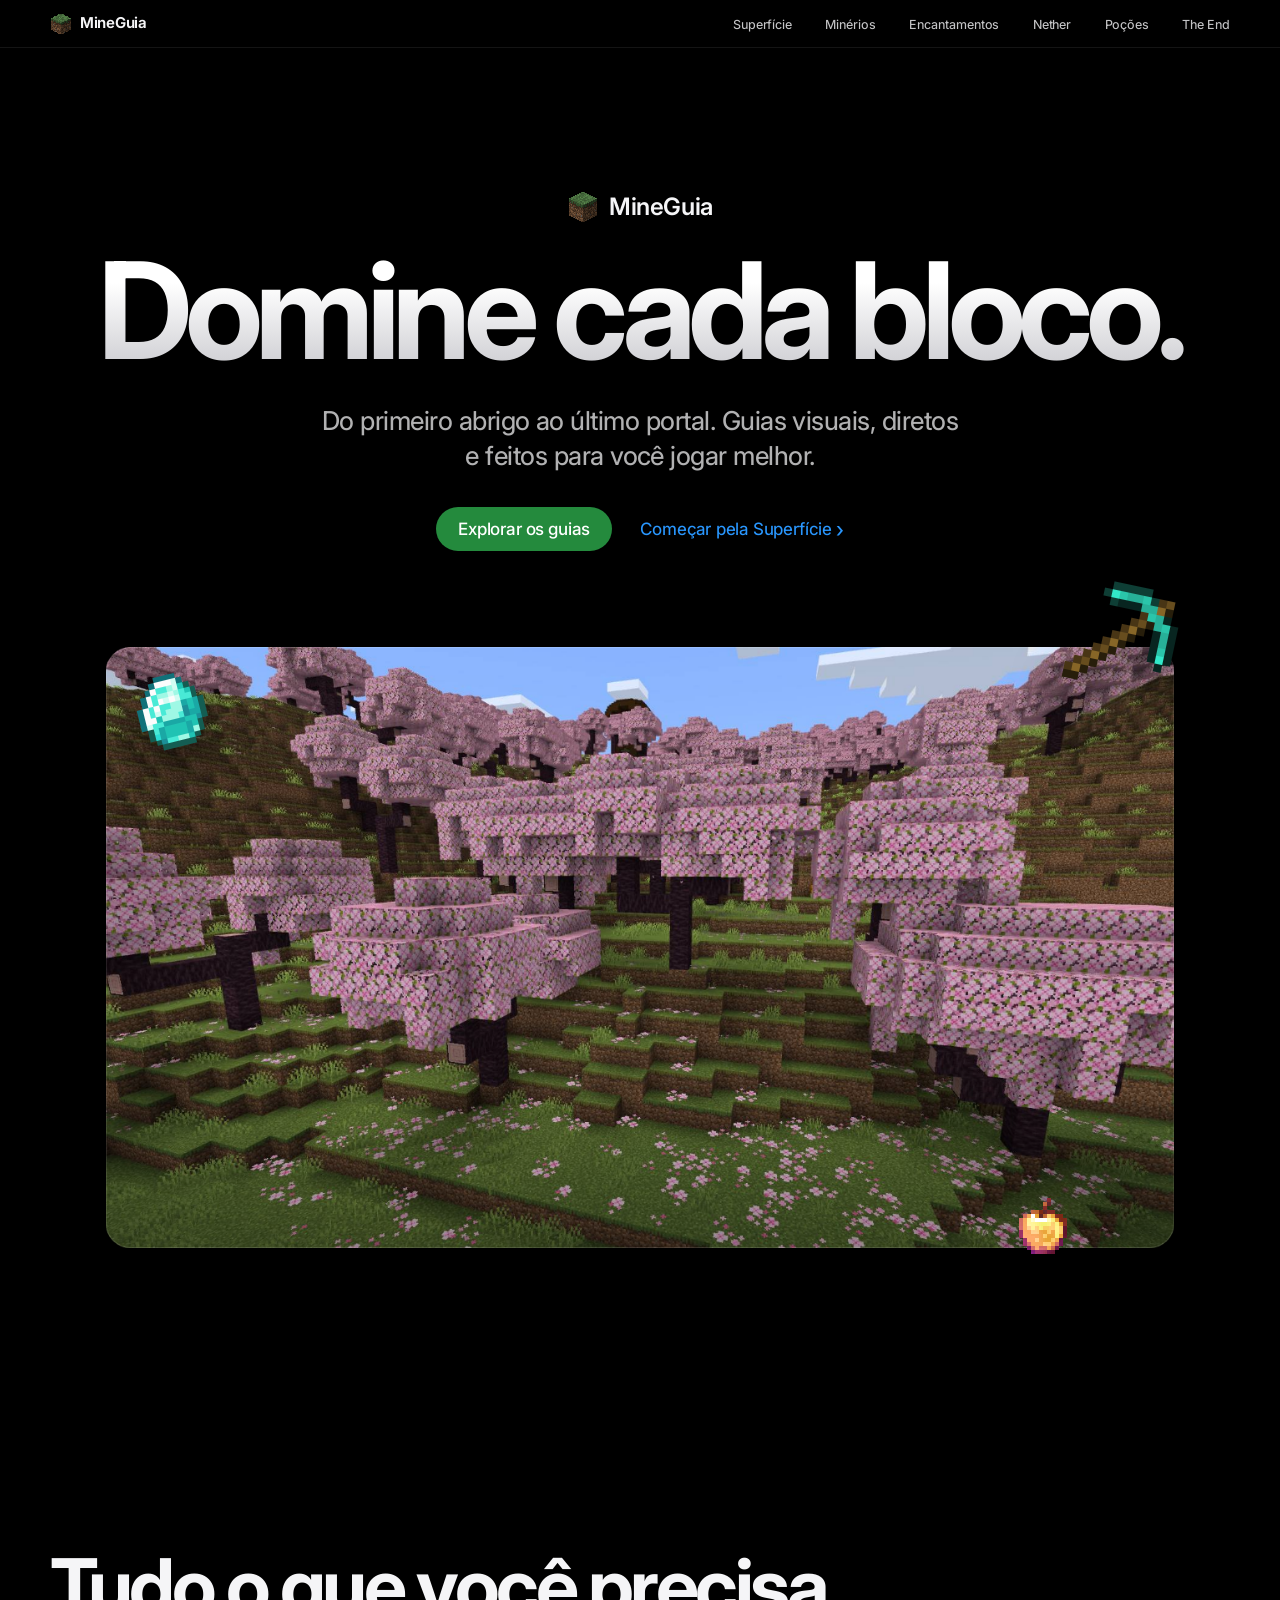
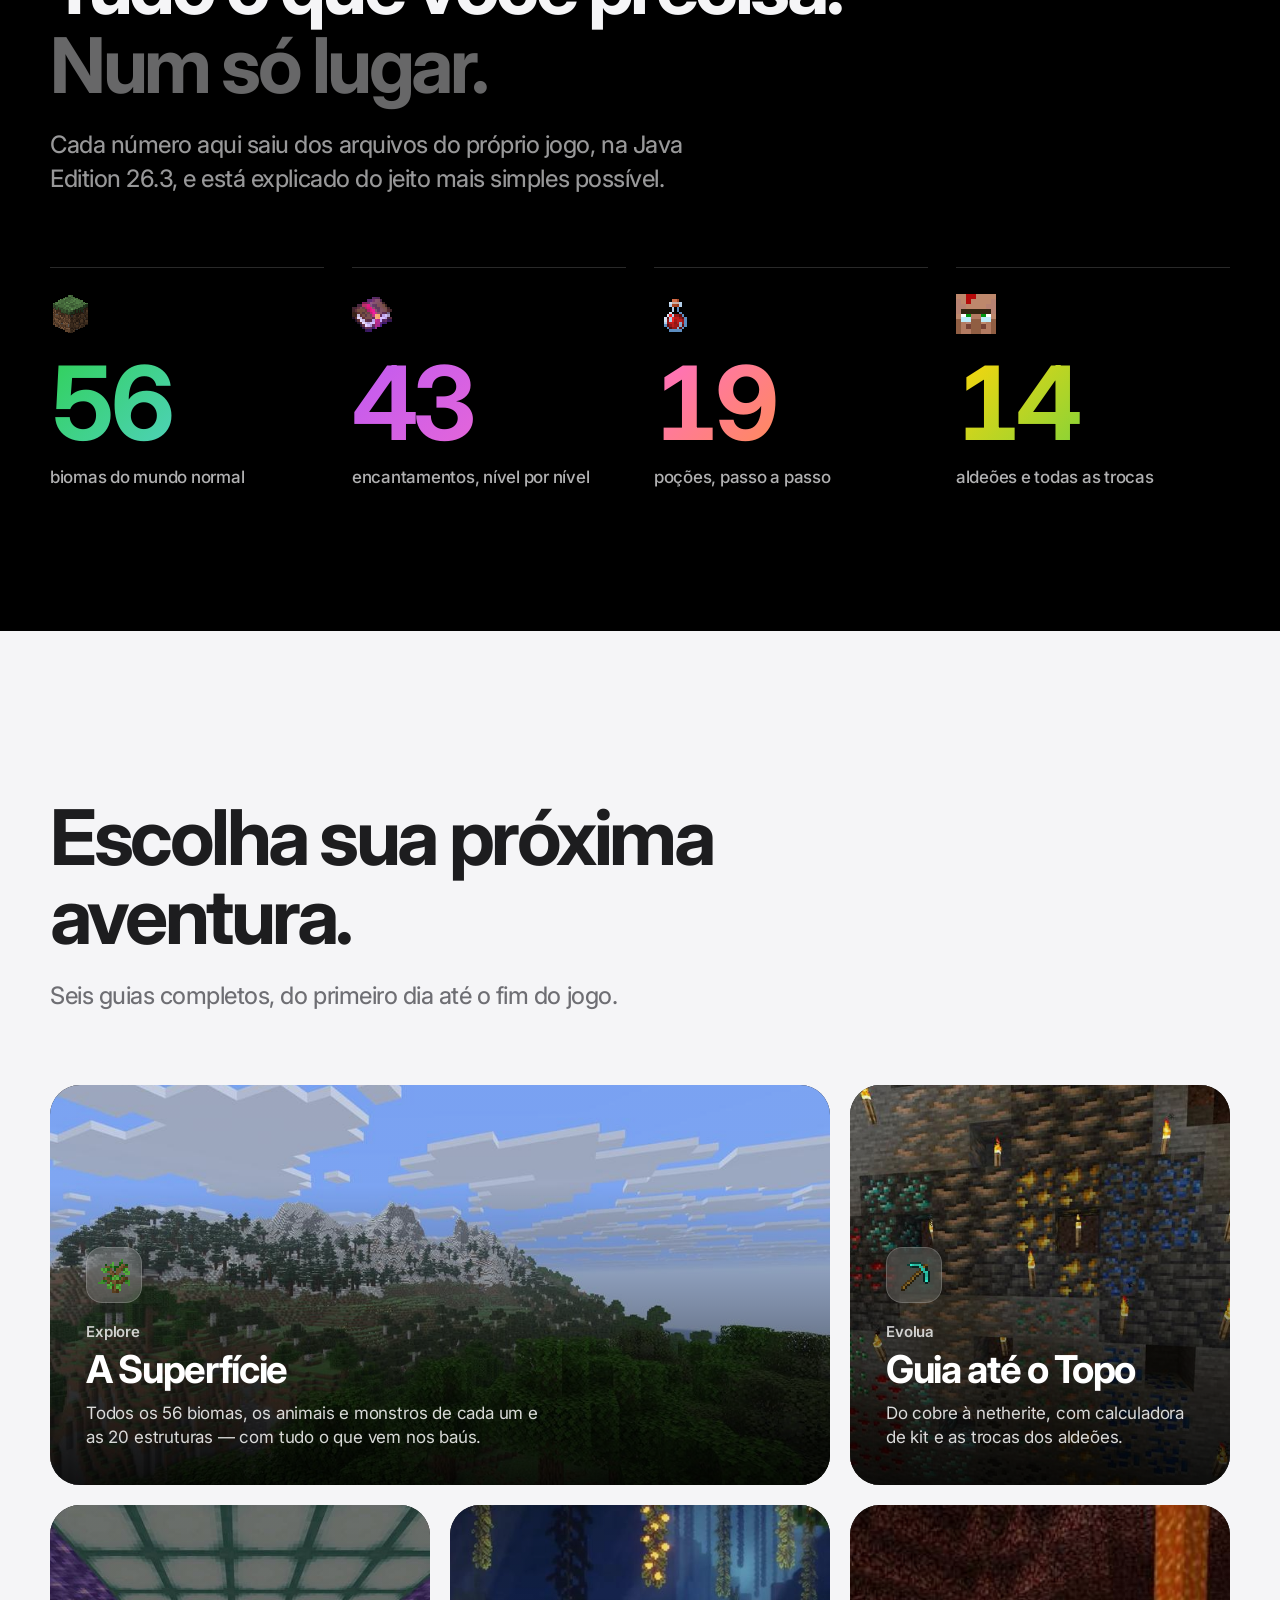
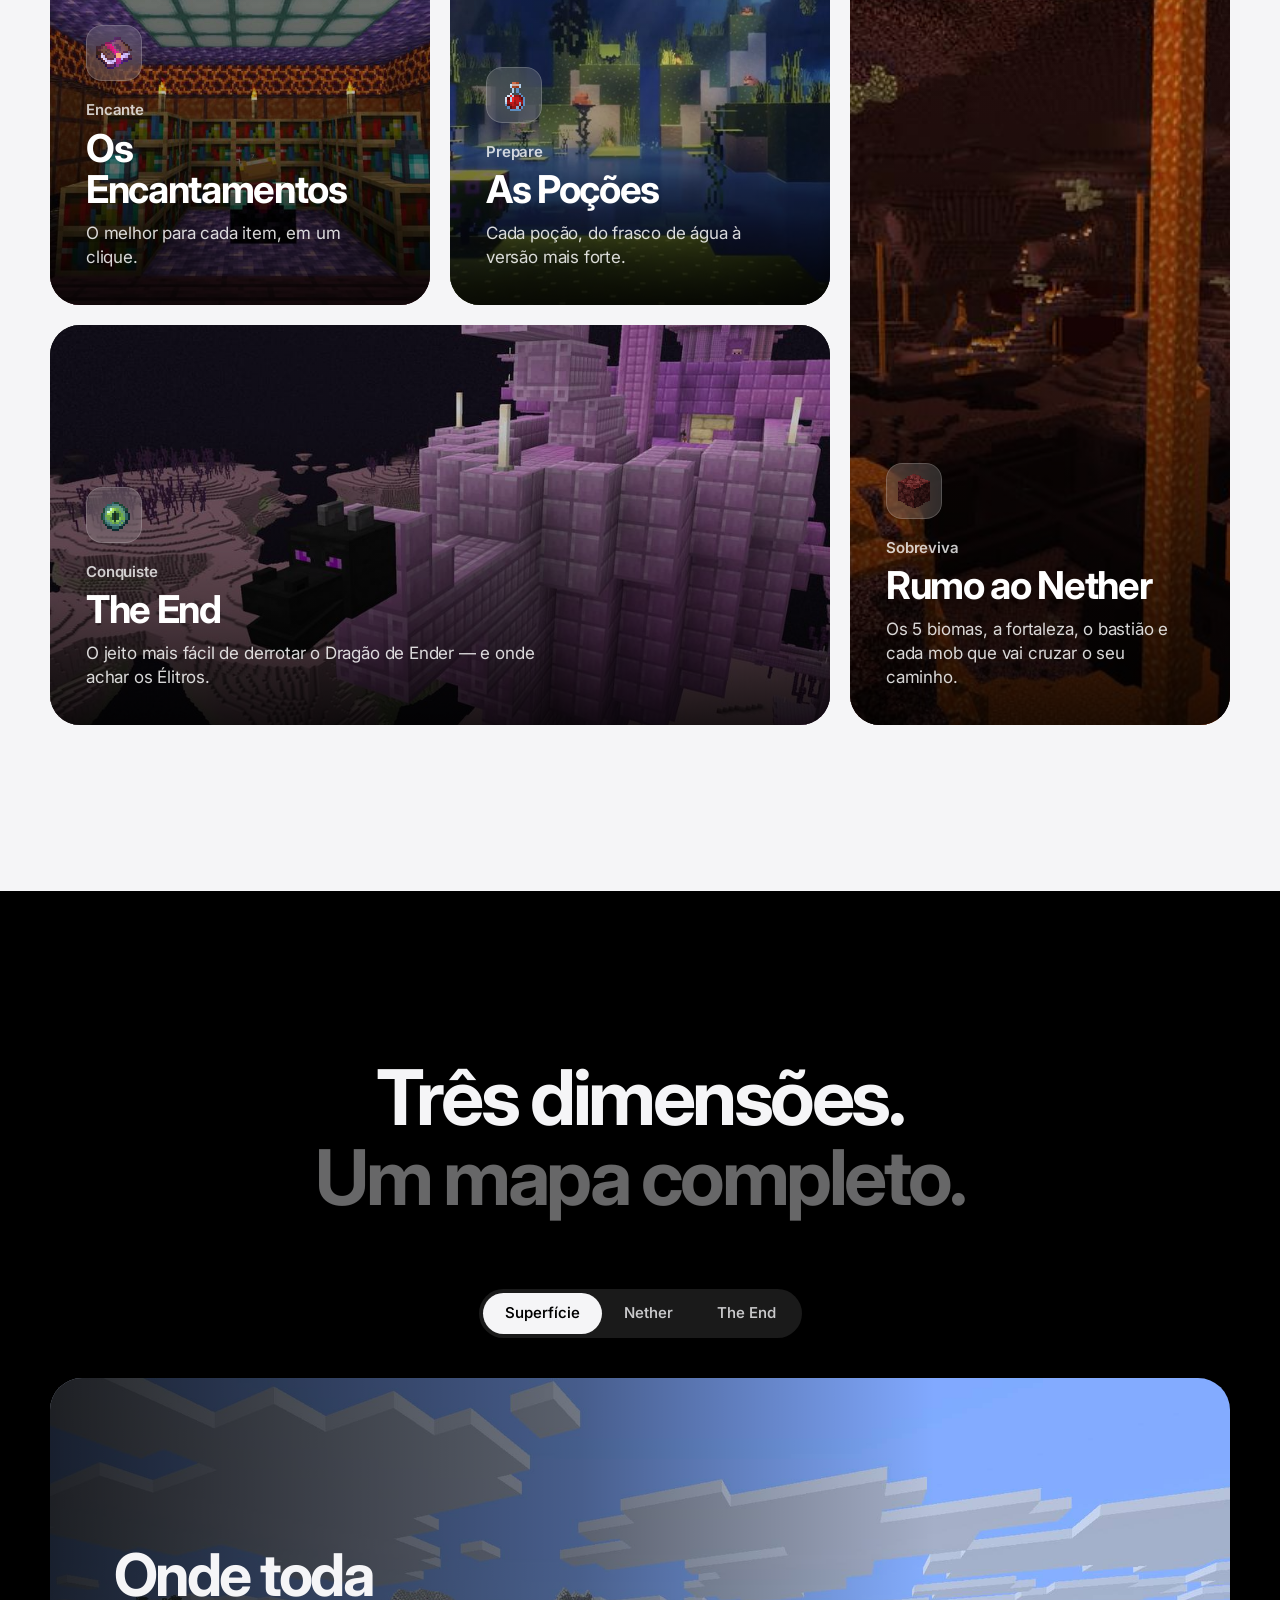
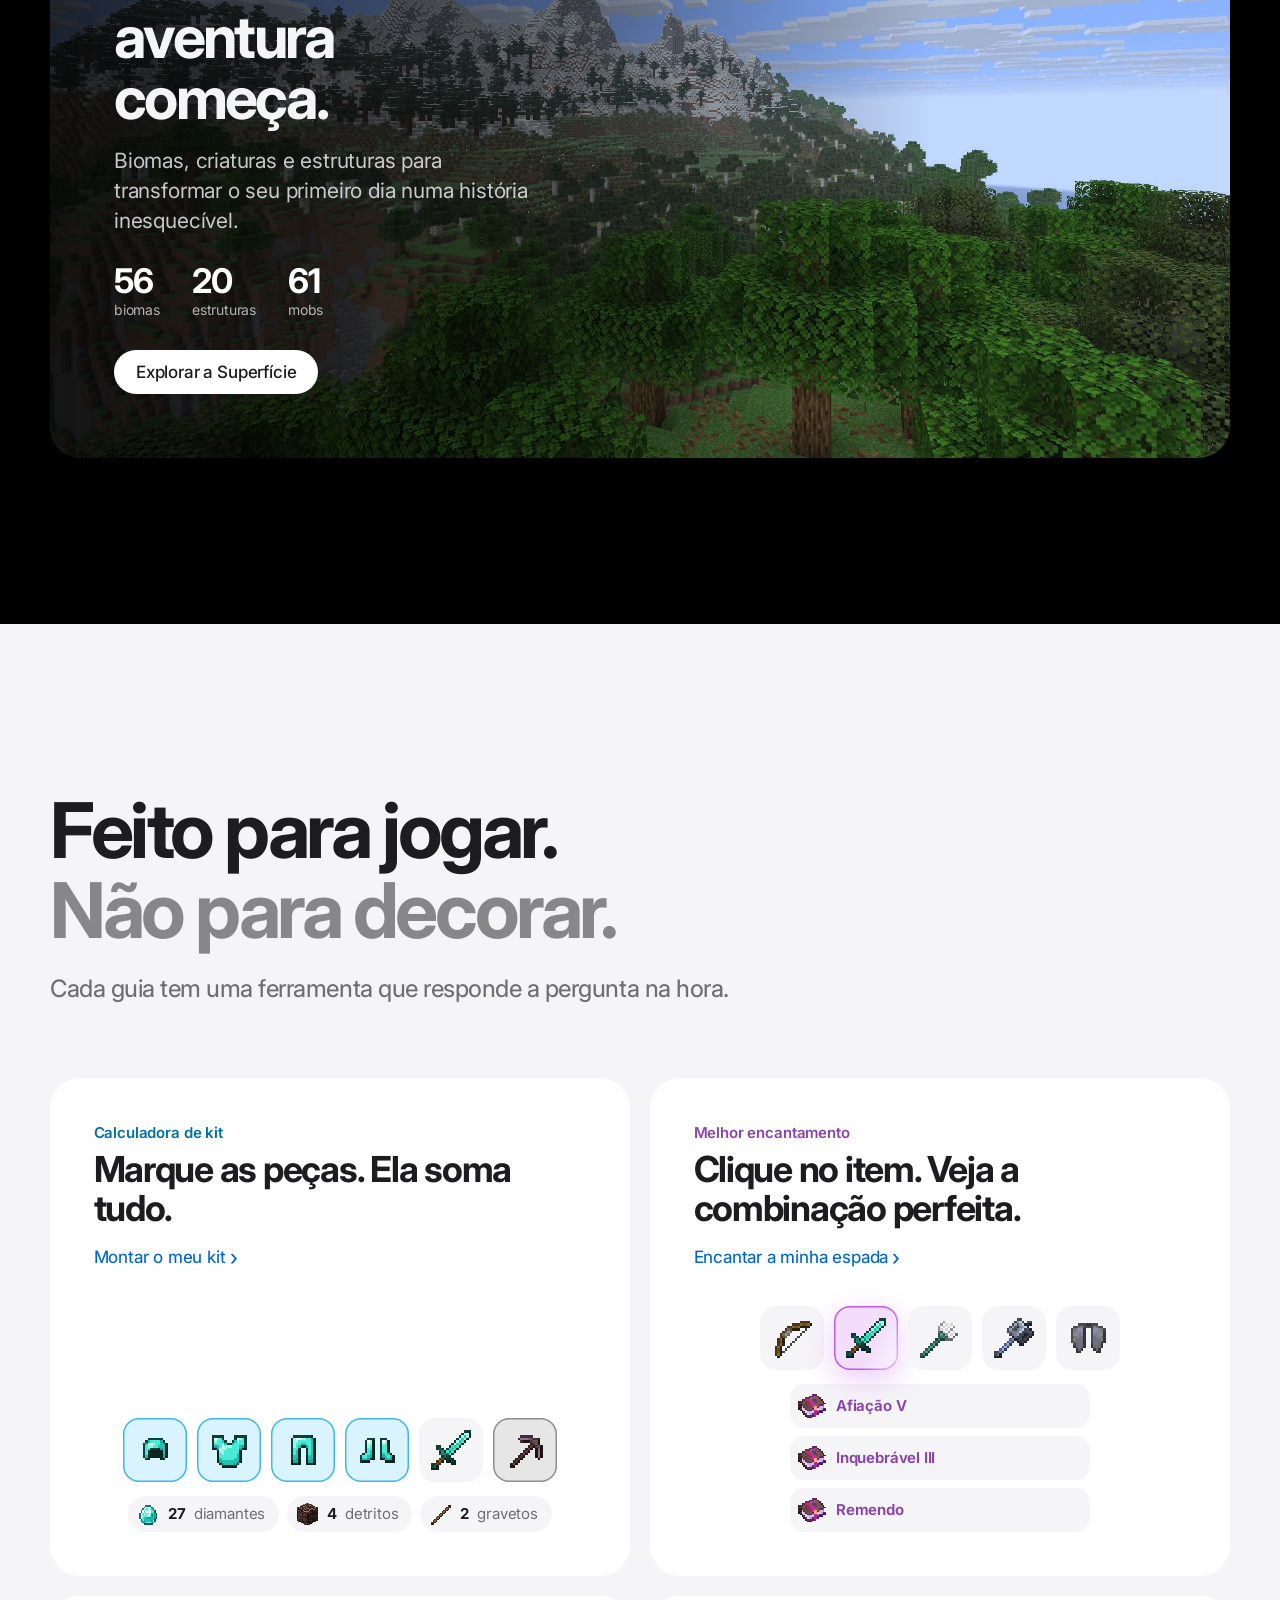
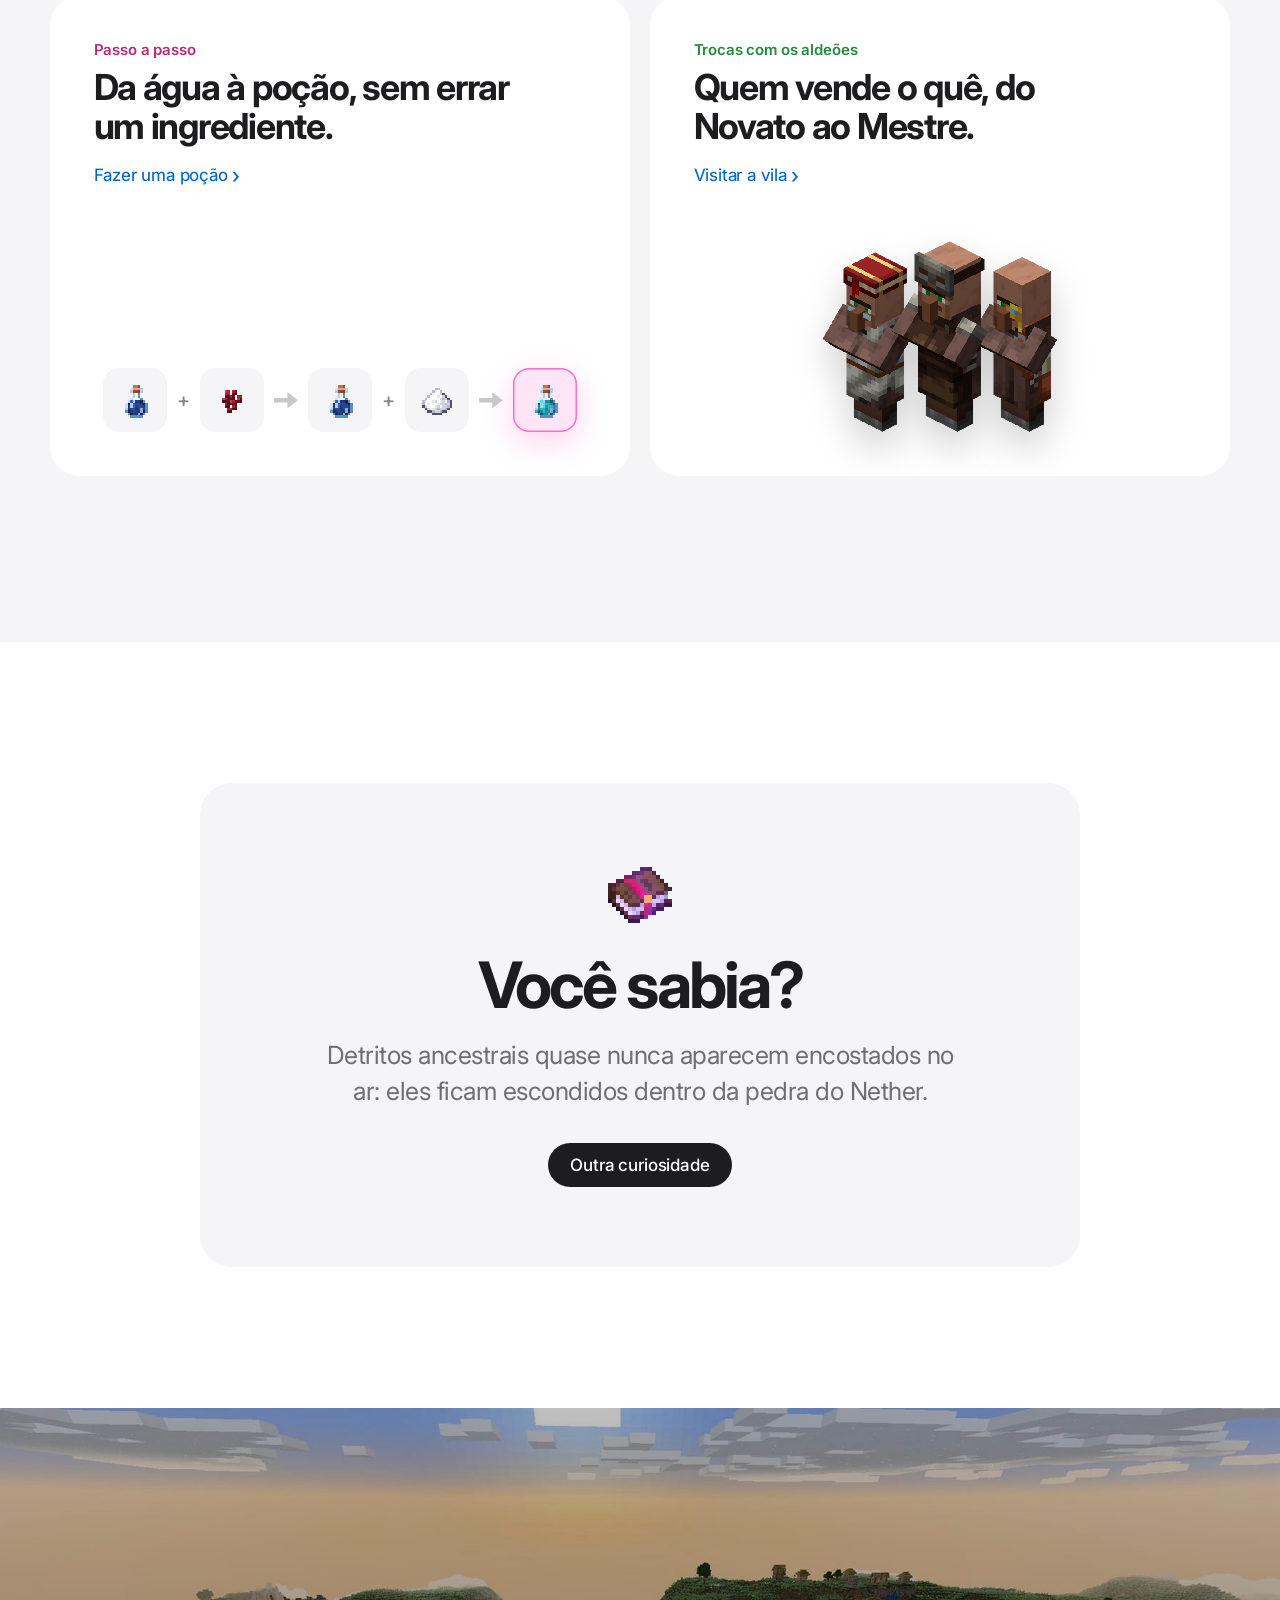
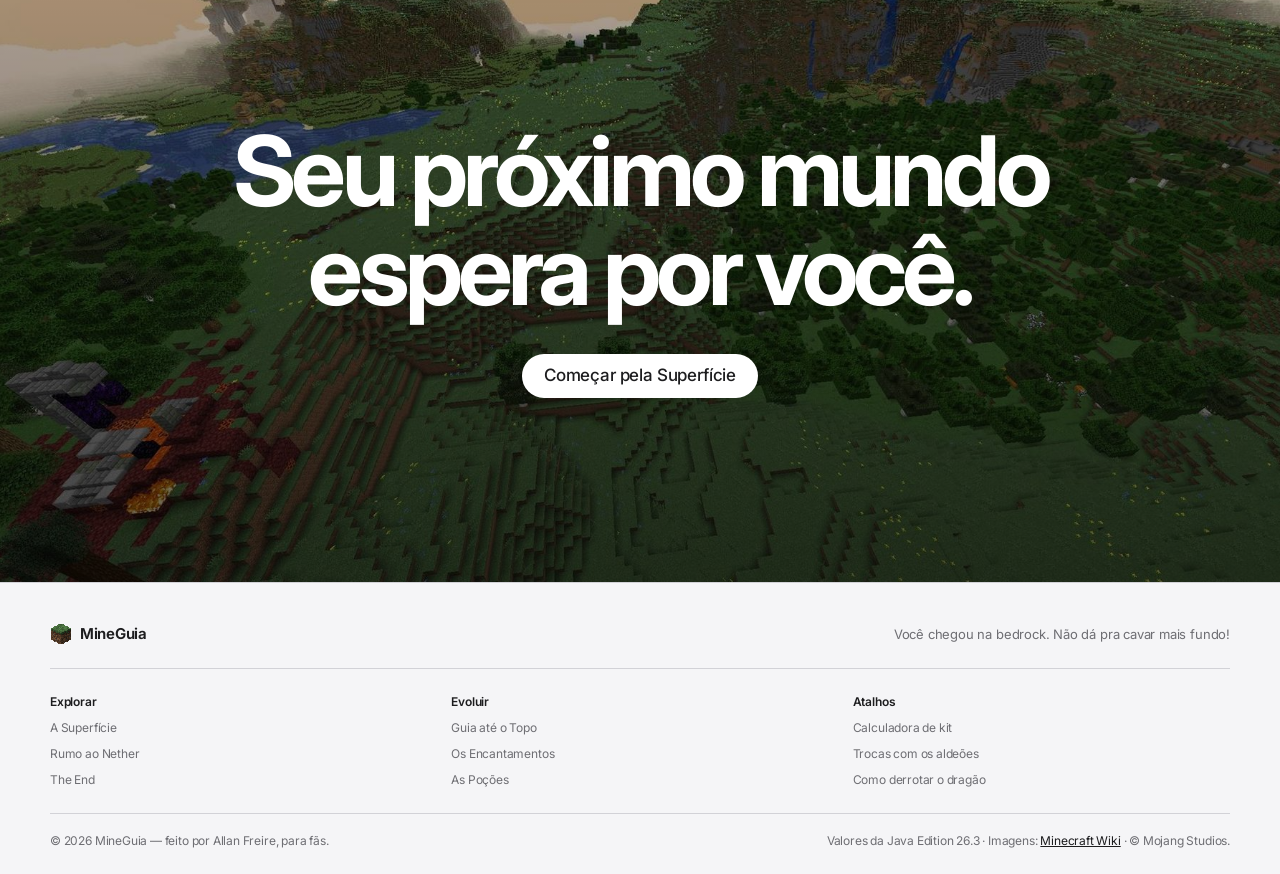
==== commit 4ca8a40f: "Atualiza o README com o novo visual - Página inicial, identidade visual, celular, estrutura e tecnol" ====
--- a/index.html
+++ b/index.html
@@ -3,228 +3,364 @@
 <head>
   <meta charset="utf-8">
   <meta name="viewport" content="width=device-width, initial-scale=1">
-  <meta name="theme-color" content="#080a0c">
+  <meta name="theme-color" content="#000000">
   <title>MineGuia — Minecraft, bloco a bloco</title>
-  <meta name="description" content="Explore guias visuais de Minecraft sobre a Superfície, minérios, encantamentos, poções, Nether e The End.">
+  <meta name="description" content="Guias visuais de Minecraft: todos os biomas e estruturas, minérios e calculadora de kit, encantamentos, poções, o Nether e como derrotar o Dragão do End.">
   <link rel="icon" type="image/png" href="assets/img/itens/grass_block.png">
-  <link rel="stylesheet" href="css/home.css?v=20261013-2">
+  <link rel="preload" as="image" href="assets/img/fundos/inicio.jpg" media="(min-width: 834px)">
+  <link rel="preload" as="image" href="assets/img/fundos/inicio-m.jpg" media="(max-width: 833px)">
+  <link rel="preconnect" href="https://fonts.googleapis.com">
+  <link rel="preconnect" href="https://fonts.gstatic.com" crossorigin>
+  <link rel="stylesheet" href="https://fonts.googleapis.com/css2?family=Inter:opsz,wght@14..32,400..800&display=swap">
+  <link rel="stylesheet" href="css/base.css">
+  <link rel="stylesheet" href="css/home.css">
+  <script>document.documentElement.classList.add("js")</script>
 </head>
-<body>
-  <a class="skip-link" href="#conteudo">Pular para o conteúdo</a>
-  <div class="scroll-progress" aria-hidden="true"><span data-scroll-progress></span></div>
-
-  <header class="site-header" data-header>
-    <nav class="nav-shell" aria-label="Navegação principal">
-      <a class="brand" href="index.html" aria-label="MineGuia — início">
-        <img src="assets/img/itens/grass_block.png" alt="">
-        <span>MineGuia</span>
+<body class="home">
+  <a class="pular-conteudo" href="#guias">Pular para os guias</a>
+
+  <header class="gnav gnav--fixo">
+    <nav class="gnav-barra" aria-label="Principal">
+      <a class="gnav-marca" href="index.html" aria-label="MineGuia, página inicial">
+        <img src="assets/img/itens/grass_block.png" alt=""><span>MineGuia</span>
       </a>
-
-      <a class="nav-explore" href="#guias">Explorar guias</a>
+      <ul class="gnav-links" id="gnav-links">
+        <li><a href="superficie.html"><img src="assets/img/itens/oak_sapling.png" alt=""><span>Superfície</span></a></li>
+        <li><a href="minerios.html"><img src="assets/img/itens/diamond_pickaxe.png" alt=""><span>Minérios</span></a></li>
+        <li><a href="encantamentos.html"><img src="assets/img/itens/enchanted_book.png" alt=""><span>Encantamentos</span></a></li>
+        <li><a href="nether.html"><img src="assets/img/itens/netherrack.png" alt=""><span>Nether</span></a></li>
+        <li><a href="pocoes.html"><img src="assets/img/itens/potion_healing.png" alt=""><span>Poções</span></a></li>
+        <li><a href="end.html"><img src="assets/img/itens/eye_of_ender.png" alt=""><span>The End</span></a></li>
+      </ul>
+      <button class="gnav-abrir" type="button" aria-expanded="false" aria-controls="gnav-links" aria-label="Abrir menu"><span></span><span></span></button>
     </nav>
   </header>
 
   <main id="conteudo">
-    <section class="hero" aria-labelledby="hero-title">
-      <div class="hero-backdrop" aria-hidden="true"></div>
-      <div class="hero-glow hero-glow--one" aria-hidden="true"></div>
-      <div class="hero-glow hero-glow--two" aria-hidden="true"></div>
-
-      <div class="hero-copy" data-reveal>
-        <p class="eyebrow">O mundo é seu</p>
-        <h1 id="hero-title">Domine cada<br><span>bloco.</span></h1>
-        <p class="hero-lead">Do primeiro abrigo ao último portal. Guias visuais, diretos e feitos para você jogar melhor.</p>
-        <div class="hero-actions">
-          <a class="button button--primary" href="#guias">Começar a explorar <span aria-hidden="true">›</span></a>
-          <a class="text-link" href="superficie.html">Conhecer a Superfície <span aria-hidden="true">›</span></a>
+    <!-- ===== 1. Topo: título e uma foto que cresce enquanto você rola ===== -->
+    <section class="h-hero" aria-labelledby="h-titulo">
+      <div class="h-hero-texto">
+        <p class="h-olho"><img src="assets/img/itens/grass_block.png" alt="">MineGuia</p>
+        <h1 id="h-titulo">Domine cada bloco.</h1>
+        <p class="h-sub">Do primeiro abrigo ao último portal. Guias visuais, diretos e feitos para você jogar melhor.</p>
+        <div class="h-acoes">
+          <a class="btn btn--verde" href="#guias">Explorar os guias</a>
+          <a class="mais-link mais-link--claro" href="superficie.html">Começar pela Superfície</a>
         </div>
       </div>
 
-      <div class="hero-stage" data-hero-stage aria-hidden="true">
-        <div class="stage-halo"></div>
-        <div class="stage-card">
-          <img class="stage-scene" src="assets/img/superficie/cerejal.jpg" alt="">
-          <div class="stage-reflection"></div>
-        </div>
-        <img class="float-item float-item--diamond" src="assets/img/itens/diamond.png" alt="">
-        <img class="float-item float-item--pickaxe" src="assets/img/itens/diamond_pickaxe.png" alt="">
-        <img class="float-item float-item--apple" src="assets/img/itens/enchanted_golden_apple.png" alt="">
-      </div>
-
-      <a class="hero-scroll" href="#visao-geral">
-        <span>Role para descobrir</span>
-        <span class="mouse" aria-hidden="true"></span>
-      </a>
-    </section>
-
-    <section class="intro section" id="visao-geral">
-      <div class="section-heading" data-reveal>
-        <p class="eyebrow eyebrow--dark">Seu guia definitivo</p>
-        <h2>Grande no conteúdo.<br><span>Simples de usar.</span></h2>
-        <p>Informação organizada como o seu inventário: cada coisa no lugar certo, pronta para quando você precisar.</p>
-      </div>
-
-      <div class="metric-row" data-reveal>
-        <article><strong>6</strong><span>guias completos</span></article>
-        <article><strong>1</strong><span>mundo para dominar</span></article>
-        <article><strong>0</strong><span>enrolação</span></article>
-      </div>
-    </section>
-
-    <section class="world-showcase section" id="mundos" aria-labelledby="world-title">
-      <div class="section-heading section-heading--center section-heading--light" data-reveal>
-        <p class="eyebrow">Três dimensões. Infinitas histórias.</p>
-        <h2 id="world-title">Escolha seu próximo destino.</h2>
-      </div>
-
-      <div class="world-tabs" role="tablist" aria-label="Dimensões" data-world-tabs data-reveal>
-        <button type="button" role="tab" id="tab-superficie" aria-controls="panel-superficie" aria-selected="true" data-world-tab="superficie">Superfície</button>
-        <button type="button" role="tab" id="tab-nether" aria-controls="panel-nether" aria-selected="false" data-world-tab="nether" tabindex="-1">Nether</button>
-        <button type="button" role="tab" id="tab-end" aria-controls="panel-end" aria-selected="false" data-world-tab="end" tabindex="-1">The End</button>
-      </div>
-
-      <div class="world-panels" data-reveal>
-        <article class="world-panel is-active" id="panel-superficie" role="tabpanel" aria-labelledby="tab-superficie" data-world-panel="superficie">
-          <img src="assets/img/superficie/cerejal.jpg" alt="Um bosque de cerejeiras na Superfície">
-          <div class="world-overlay"></div>
-          <div class="world-copy">
-            <p class="world-number">01</p>
+      <div class="h-palco" data-palco aria-hidden="true">
+        <figure class="h-palco-foto">
+          <picture>
+            <source media="(max-width: 833px)" srcset="assets/img/fundos/inicio-m.jpg">
+            <img src="assets/img/fundos/inicio.jpg" alt="" width="1920" height="1080">
+          </picture>
+        </figure>
+        <img class="h-item h-item--diamante" src="assets/img/itens/diamond.png" alt="" style="--vel: 0.18">
+        <img class="h-item h-item--picareta" src="assets/img/itens/diamond_pickaxe.png" alt="" style="--vel: -0.12">
+        <img class="h-item h-item--maca" src="assets/img/itens/enchanted_golden_apple.png" alt="" style="--vel: 0.08">
+      </div>
+    </section>
+
+    <!-- ===== 2. Números ===== -->
+    <section class="h-numeros" aria-labelledby="h-numeros-titulo">
+      <div class="h-cabeca" data-reveal>
+        <h2 id="h-numeros-titulo">Tudo o que você precisa.<br><span>Num só lugar.</span></h2>
+        <p>Cada número aqui saiu dos arquivos do próprio jogo, na Java Edition 26.3, e está explicado do jeito mais simples possível.</p>
+      </div>
+      <ul class="h-contas">
+        <li data-reveal><img src="assets/img/itens/grass_block.png" alt=""><strong data-conta="56">56</strong><span>biomas do mundo normal</span></li>
+        <li data-reveal style="--atraso: 0.08s"><img src="assets/img/itens/enchanted_book.png" alt=""><strong data-conta="43">43</strong><span>encantamentos, nível por nível</span></li>
+        <li data-reveal style="--atraso: 0.16s"><img src="assets/img/itens/potion_healing.png" alt=""><strong data-conta="19">19</strong><span>poções, passo a passo</span></li>
+        <li data-reveal style="--atraso: 0.24s"><img src="assets/img/aldeoes/rosto-bibliotecario.png" alt=""><strong data-conta="14">14</strong><span>aldeões e todas as trocas</span></li>
+      </ul>
+    </section>
+
+    <!-- ===== 3. Os guias ===== -->
+    <section class="h-guias" id="guias" aria-labelledby="h-guias-titulo">
+      <div class="h-cabeca" data-reveal>
+        <h2 id="h-guias-titulo">Escolha sua próxima aventura.</h2>
+        <p>Seis guias completos, do primeiro dia até o fim do jogo.</p>
+      </div>
+
+      <div class="h-bento">
+        <a class="tile tile--superficie" href="superficie.html" data-reveal>
+          <img class="tile-foto" src="assets/img/fundos/superficie-m.jpg" alt="" loading="lazy" width="960" height="540">
+          <div class="tile-texto">
+            <img class="tile-ico" src="assets/img/itens/oak_sapling.png" alt="">
+            <p class="tile-olho">Explore</p>
+            <h3>A Superfície</h3>
+            <p>Todos os 56 biomas, os animais e monstros de cada um e as 20 estruturas — com tudo o que vem nos baús.</p>
+          </div>
+          <span class="tile-mais">Abrir guia</span>
+        </a>
+
+        <a class="tile tile--minerios" href="minerios.html" data-reveal style="--atraso: 0.06s">
+          <img class="tile-foto" src="assets/img/fundos/minerios-m.jpg" alt="" loading="lazy" width="960" height="540">
+          <div class="tile-texto">
+            <img class="tile-ico" src="assets/img/itens/diamond_pickaxe.png" alt="">
+            <p class="tile-olho">Evolua</p>
+            <h3>Guia até o Topo</h3>
+            <p>Do cobre à netherite, com calculadora de kit e as trocas dos aldeões.</p>
+          </div>
+          <span class="tile-mais">Abrir guia</span>
+        </a>
+
+        <a class="tile tile--encantamentos" href="encantamentos.html" data-reveal>
+          <img class="tile-foto" src="assets/img/fundos/encantamentos-m.jpg" alt="" loading="lazy" width="960" height="540">
+          <div class="tile-texto">
+            <img class="tile-ico" src="assets/img/itens/enchanted_book.png" alt="">
+            <p class="tile-olho">Encante</p>
+            <h3>Os Encantamentos</h3>
+            <p>O melhor para cada item, em um clique.</p>
+          </div>
+          <span class="tile-mais">Abrir guia</span>
+        </a>
+
+        <a class="tile tile--pocoes" href="pocoes.html" data-reveal style="--atraso: 0.06s">
+          <img class="tile-foto" src="assets/img/fundos/pocoes-m.jpg" alt="" loading="lazy" width="960" height="540">
+          <div class="tile-texto">
+            <img class="tile-ico" src="assets/img/itens/potion_healing.png" alt="">
+            <p class="tile-olho">Prepare</p>
+            <h3>As Poções</h3>
+            <p>Cada poção, do frasco de água à versão mais forte.</p>
+          </div>
+          <span class="tile-mais">Abrir guia</span>
+        </a>
+
+        <a class="tile tile--nether" href="nether.html" data-reveal style="--atraso: 0.12s">
+          <img class="tile-foto" src="assets/img/fundos/nether-m.jpg" alt="" loading="lazy" width="960" height="540">
+          <div class="tile-texto">
+            <img class="tile-ico" src="assets/img/itens/netherrack.png" alt="">
+            <p class="tile-olho">Sobreviva</p>
+            <h3>Rumo ao Nether</h3>
+            <p>Os 5 biomas, a fortaleza, o bastião e cada mob que vai cruzar o seu caminho.</p>
+          </div>
+          <span class="tile-mais">Abrir guia</span>
+        </a>
+
+        <a class="tile tile--end" href="end.html" data-reveal>
+          <img class="tile-foto" src="assets/img/fundos/end-m.jpg" alt="" loading="lazy" width="960" height="540">
+          <div class="tile-texto">
+            <img class="tile-ico" src="assets/img/itens/eye_of_ender.png" alt="">
+            <p class="tile-olho">Conquiste</p>
+            <h3>The End</h3>
+            <p>O jeito mais fácil de derrotar o Dragão de Ender — e onde achar os Élitros.</p>
+          </div>
+          <span class="tile-mais">Abrir guia</span>
+        </a>
+      </div>
+    </section>
+
+    <!-- ===== 4. As três dimensões ===== -->
+    <section class="h-mundos" aria-labelledby="h-mundos-titulo">
+      <div class="h-cabeca h-cabeca--centro" data-reveal>
+        <h2 id="h-mundos-titulo">Três dimensões.<br><span>Um mapa completo.</span></h2>
+      </div>
+
+      <div class="h-abas" role="tablist" aria-label="Dimensões" data-abas data-reveal>
+        <span class="h-abas-marcador" aria-hidden="true"></span>
+        <button type="button" role="tab" id="aba-superficie" aria-controls="painel-superficie" aria-selected="true" data-aba="superficie">Superfície</button>
+        <button type="button" role="tab" id="aba-nether" aria-controls="painel-nether" aria-selected="false" tabindex="-1" data-aba="nether">Nether</button>
+        <button type="button" role="tab" id="aba-end" aria-controls="painel-end" aria-selected="false" tabindex="-1" data-aba="end">The End</button>
+      </div>
+
+      <div class="h-paineis" data-reveal>
+        <article class="h-painel is-ativo" id="painel-superficie" role="tabpanel" aria-labelledby="aba-superficie" data-painel="superficie">
+          <img src="assets/img/fundos/superficie.jpg" alt="Montanhas e florestas do mundo normal" loading="lazy" width="1920" height="1080">
+          <div class="h-painel-texto">
             <h3>Onde toda aventura começa.</h3>
-            <p>Biomas, criaturas e estruturas para transformar seu primeiro dia em uma história inesquecível.</p>
-            <a class="button button--glass" href="superficie.html">Explorar a Superfície <span aria-hidden="true">›</span></a>
+            <p>Biomas, criaturas e estruturas para transformar o seu primeiro dia numa história inesquecível.</p>
+            <ul class="h-fatos">
+              <li><strong>56</strong> biomas</li>
+              <li><strong>20</strong> estruturas</li>
+              <li><strong>61</strong> mobs</li>
+            </ul>
+            <a class="btn btn--claro" href="superficie.html">Explorar a Superfície</a>
           </div>
         </article>
 
-        <article class="world-panel" id="panel-nether" role="tabpanel" aria-labelledby="tab-nether" data-world-panel="nether" hidden>
-          <img src="assets/img/nether/portal.jpg" alt="Um portal entre lava e rochas do Nether">
-          <div class="world-overlay"></div>
-          <div class="world-copy">
-            <p class="world-number">02</p>
+        <article class="h-painel" id="painel-nether" role="tabpanel" aria-labelledby="aba-nether" data-painel="nether" hidden>
+          <img src="assets/img/fundos/nether.jpg" alt="Colunas de lava no Nether" loading="lazy" width="1920" height="1080">
+          <div class="h-painel-texto">
             <h3>O perigo tem outra dimensão.</h3>
             <p>Fortalezas, bastiões e tudo o que você precisa levar para voltar inteiro — e mais forte.</p>
-            <a class="button button--glass" href="nether.html">Entrar no Nether <span aria-hidden="true">›</span></a>
+            <ul class="h-fatos">
+              <li><strong>5</strong> biomas</li>
+              <li><strong>4</strong> estruturas</li>
+              <li><strong>11</strong> mobs</li>
+            </ul>
+            <a class="btn btn--claro" href="nether.html">Entrar no Nether</a>
           </div>
         </article>
 
-        <article class="world-panel" id="panel-end" role="tabpanel" aria-labelledby="tab-end" data-world-panel="end" hidden>
-          <img src="assets/img/end/dragao.jpg" alt="O Dragão de Ender sobre a ilha central do End">
-          <div class="world-overlay"></div>
-          <div class="world-copy">
-            <p class="world-number">03</p>
+        <article class="h-painel" id="painel-end" role="tabpanel" aria-labelledby="aba-end" data-painel="end" hidden>
+          <img src="assets/img/fundos/end.jpg" alt="Um Navio do End ao lado de uma Cidade do End" loading="lazy" width="1920" height="1080">
+          <div class="h-painel-texto">
             <h3>O fim é só o começo.</h3>
-            <p>Derrote o Dragão, alcance as cidades distantes e conquiste o item que muda toda a exploração.</p>
-            <a class="button button--glass" href="end.html">Chegar ao The End <span aria-hidden="true">›</span></a>
+            <p>Derrote o dragão, alcance as cidades distantes e conquiste o item que muda toda a exploração.</p>
+            <ul class="h-fatos">
+              <li><strong>6</strong> passos até o dragão</li>
+              <li><strong>11</strong> itens raros</li>
+              <li><strong>5</strong> lugares</li>
+            </ul>
+            <a class="btn btn--claro" href="end.html">Chegar ao The End</a>
           </div>
         </article>
       </div>
     </section>
 
-    <section class="ore-story section" aria-labelledby="ore-title">
-      <div class="ore-copy" data-reveal>
-        <p class="eyebrow eyebrow--aqua">Evolução sem adivinhação</p>
-        <h2 id="ore-title">Do cobre à<br><span>netherite.</span></h2>
-        <p>Descubra onde encontrar cada minério, quanto você precisa e qual equipamento vale fabricar primeiro.</p>
-        <a class="text-link text-link--light" href="minerios.html">Abrir o guia de minérios <span aria-hidden="true">›</span></a>
-      </div>
-
-      <div class="ore-visual" data-reveal aria-hidden="true">
-        <div class="ore-orbit ore-orbit--one"></div>
-        <div class="ore-orbit ore-orbit--two"></div>
-        <div class="ore-core">
-          <img src="assets/img/itens/netherite_ingot.png" alt="">
-          <span>Netherite</span>
+    <!-- ===== 5. As ferramentas de cada guia ===== -->
+    <section class="h-recursos" aria-labelledby="h-recursos-titulo">
+      <div class="h-cabeca" data-reveal>
+        <h2 id="h-recursos-titulo">Feito para jogar.<br><span>Não para decorar.</span></h2>
+        <p>Cada guia tem uma ferramenta que responde a pergunta na hora.</p>
+      </div>
+
+      <div class="h-recursos-grade">
+        <a class="recurso-tile recurso-tile--calc" href="minerios.html#calculadora" data-reveal>
+          <div class="recurso-texto">
+            <p class="tile-olho">Calculadora de kit</p>
+            <h3>Marque as peças. Ela soma tudo.</h3>
+            <span class="mais-link">Montar o meu kit</span>
+          </div>
+          <div class="mock mock-calc" aria-hidden="true">
+            <div class="mock-slots">
+              <span class="mock-slot is-on"><img src="assets/img/itens/diamond_helmet.png" alt=""></span>
+              <span class="mock-slot is-on"><img src="assets/img/itens/diamond_chestplate.png" alt=""></span>
+              <span class="mock-slot is-on"><img src="assets/img/itens/diamond_leggings.png" alt=""></span>
+              <span class="mock-slot is-on"><img src="assets/img/itens/diamond_boots.png" alt=""></span>
+              <span class="mock-slot"><img src="assets/img/itens/diamond_sword.png" alt=""></span>
+              <span class="mock-slot is-on is-netherite"><img src="assets/img/itens/netherite_pickaxe.png" alt=""></span>
+            </div>
+            <div class="mock-total">
+              <span><img src="assets/img/itens/diamond.png" alt=""><b>27</b> diamantes</span>
+              <span><img src="assets/img/itens/ancient_debris.png" alt=""><b>4</b> detritos</span>
+              <span><img src="assets/img/itens/stick.png" alt=""><b>2</b> gravetos</span>
+            </div>
+          </div>
+        </a>
+
+        <a class="recurso-tile recurso-tile--enc" href="encantamentos.html#melhor" data-reveal style="--atraso: 0.08s">
+          <div class="recurso-texto">
+            <p class="tile-olho">Melhor encantamento</p>
+            <h3>Clique no item. Veja a combinação perfeita.</h3>
+            <span class="mais-link">Encantar a minha espada</span>
+          </div>
+          <div class="mock mock-enc" aria-hidden="true">
+            <div class="mock-itens">
+              <span><img src="assets/img/itens/bow.png" alt=""></span>
+              <span class="is-on"><img src="assets/img/itens/diamond_sword.png" alt=""></span>
+              <span><img src="assets/img/itens/trident.png" alt=""></span>
+              <span><img src="assets/img/itens/mace.png" alt=""></span>
+              <span><img src="assets/img/itens/elytra.png" alt=""></span>
+            </div>
+            <ul class="mock-lista">
+              <li><img src="assets/img/itens/enchanted_book.png" alt="">Afiação V</li>
+              <li><img src="assets/img/itens/enchanted_book.png" alt="">Inquebrável III</li>
+              <li><img src="assets/img/itens/enchanted_book.png" alt="">Remendo</li>
+            </ul>
+          </div>
+        </a>
+
+        <a class="recurso-tile recurso-tile--pocao" href="pocoes.html#escolher" data-reveal>
+          <div class="recurso-texto">
+            <p class="tile-olho">Passo a passo</p>
+            <h3>Da água à poção, sem errar um ingrediente.</h3>
+            <span class="mais-link">Fazer uma poção</span>
+          </div>
+          <div class="mock mock-pocao" aria-hidden="true">
+            <span class="mock-slot"><img src="assets/img/itens/potion_water.png" alt=""></span>
+            <i>+</i>
+            <span class="mock-slot"><img src="assets/img/itens/nether_wart.png" alt=""></span>
+            <i class="mock-seta"></i>
+            <span class="mock-slot"><img src="assets/img/itens/potion_awkward.png" alt=""></span>
+            <i>+</i>
+            <span class="mock-slot"><img src="assets/img/itens/sugar.png" alt=""></span>
+            <i class="mock-seta"></i>
+            <span class="mock-slot is-on"><img src="assets/img/itens/potion_swiftness.png" alt=""></span>
+          </div>
+        </a>
+
+        <a class="recurso-tile recurso-tile--vila" href="minerios.html#aldeoes" data-reveal style="--atraso: 0.08s">
+          <div class="recurso-texto">
+            <p class="tile-olho">Trocas com os aldeões</p>
+            <h3>Quem vende o quê, do Novato ao Mestre.</h3>
+            <span class="mais-link">Visitar a vila</span>
+          </div>
+          <div class="mock mock-vila" aria-hidden="true">
+            <img src="assets/img/aldeoes/bibliotecario.png" alt="">
+            <img src="assets/img/aldeoes/armeiro-armaduras.png" alt="">
+            <img src="assets/img/aldeoes/cartografo.png" alt="">
+          </div>
+        </a>
+      </div>
+    </section>
+
+    <!-- ===== 6. Você sabia? ===== -->
+    <section class="h-curiosidade" aria-labelledby="h-curiosidade-titulo">
+      <div class="h-curiosidade-cartao" data-curiosidade data-reveal>
+        <img src="assets/img/itens/enchanted_book.png" alt="">
+        <h2 id="h-curiosidade-titulo">Você sabia?</h2>
+        <p class="h-curiosidade-texto" data-curiosidade-texto aria-live="polite">Um dia inteiro no Minecraft dura 20 minutos na vida real.</p>
+        <button class="btn btn--escuro" type="button" data-curiosidade-botao>Outra curiosidade</button>
+      </div>
+    </section>
+
+    <!-- ===== 7. Chamada final ===== -->
+    <section class="h-final" aria-labelledby="h-final-titulo">
+      <picture>
+        <source media="(max-width: 833px)" srcset="assets/img/fundos/cta-m.jpg">
+        <img class="h-final-foto" src="assets/img/fundos/cta.jpg" alt="" loading="lazy" width="1920" height="1080">
+      </picture>
+      <div class="h-final-texto" data-reveal>
+        <h2 id="h-final-titulo">Seu próximo mundo<br>espera por você.</h2>
+        <a class="btn btn--claro" href="superficie.html">Começar pela Superfície</a>
+      </div>
+    </section>
+  </main>
+
+  <footer class="gfoot">
+    <div class="gfoot-dentro">
+      <div class="gfoot-topo">
+        <a class="gfoot-marca" href="index.html"><img src="assets/img/itens/grass_block.png" alt=""><span>MineGuia</span></a>
+        <p class="gfoot-frase">Você chegou na bedrock. Não dá pra cavar mais fundo!</p>
+      </div>
+      <nav class="gfoot-colunas" aria-label="Todos os guias">
+        <div>
+          <h2>Explorar</h2>
+          <ul>
+            <li><a href="superficie.html">A Superfície</a></li>
+            <li><a href="nether.html">Rumo ao Nether</a></li>
+            <li><a href="end.html">The End</a></li>
+          </ul>
         </div>
-        <div class="ore-chip ore-chip--diamond"><img src="assets/img/itens/diamond.png" alt=""><span>Diamante</span></div>
-        <div class="ore-chip ore-chip--gold"><img src="assets/img/itens/gold_ingot.png" alt=""><span>Ouro</span></div>
-        <div class="ore-chip ore-chip--iron"><img src="assets/img/itens/iron_ingot.png" alt=""><span>Ferro</span></div>
-      </div>
-    </section>
-
-    <section class="guide-section section" id="guias" aria-labelledby="guide-title">
-      <div class="guide-header" data-reveal>
         <div>
-          <p class="eyebrow eyebrow--dark">Explore mais</p>
-          <h2 id="guide-title">Um guia para cada jornada.</h2>
+          <h2>Evoluir</h2>
+          <ul>
+            <li><a href="minerios.html">Guia até o Topo</a></li>
+            <li><a href="encantamentos.html">Os Encantamentos</a></li>
+            <li><a href="pocoes.html">As Poções</a></li>
+          </ul>
         </div>
-        <div class="carousel-controls" aria-label="Controles da lista de guias">
-          <button type="button" data-carousel-prev aria-label="Guias anteriores">‹</button>
-          <button type="button" data-carousel-next aria-label="Próximos guias">›</button>
+        <div>
+          <h2>Atalhos</h2>
+          <ul>
+            <li><a href="minerios.html#calculadora">Calculadora de kit</a></li>
+            <li><a href="minerios.html#aldeoes">Trocas com os aldeões</a></li>
+            <li><a href="end.html#passo-dragao">Como derrotar o dragão</a></li>
+          </ul>
         </div>
-      </div>
-
-      <div class="guide-track" data-guide-track data-reveal>
-        <a class="guide-card guide-card--surface" href="superficie.html">
-          <div class="guide-card-copy"><span>Explore</span><h3>A Superfície</h3><p>Biomas, mobs e estruturas.</p></div>
-          <img src="assets/img/itens/oak_sapling.png" alt="">
-          <span class="card-arrow" aria-hidden="true">↗</span>
-        </a>
-        <a class="guide-card guide-card--ore" href="minerios.html">
-          <div class="guide-card-copy"><span>Evolua</span><h3>Minérios</h3><p>Do carvão à netherite.</p></div>
-          <img src="assets/img/itens/diamond_pickaxe.png" alt="">
-          <span class="card-arrow" aria-hidden="true">↗</span>
-        </a>
-        <a class="guide-card guide-card--enchant" href="encantamentos.html">
-          <div class="guide-card-copy"><span>Encante</span><h3>Encantamentos</h3><p>O melhor para cada item.</p></div>
-          <img src="assets/img/itens/enchanted_book.png" alt="">
-          <span class="card-arrow" aria-hidden="true">↗</span>
-        </a>
-        <a class="guide-card guide-card--potion" href="pocoes.html">
-          <div class="guide-card-copy"><span>Prepare</span><h3>Poções</h3><p>Receitas passo a passo.</p></div>
-          <img src="assets/img/itens/potion_healing.png" alt="">
-          <span class="card-arrow" aria-hidden="true">↗</span>
-        </a>
-        <a class="guide-card guide-card--nether" href="nether.html">
-          <div class="guide-card-copy"><span>Sobreviva</span><h3>Nether</h3><p>Cinco biomas. Muitos perigos.</p></div>
-          <img src="assets/img/itens/blaze_rod.png" alt="">
-          <span class="card-arrow" aria-hidden="true">↗</span>
-        </a>
-        <a class="guide-card guide-card--end" href="end.html">
-          <div class="guide-card-copy"><span>Conquiste</span><h3>The End</h3><p>Do Dragão aos Élitros.</p></div>
-          <img src="assets/img/itens/elytra.png" alt="">
-          <span class="card-arrow" aria-hidden="true">↗</span>
-        </a>
-      </div>
-    </section>
-
-    <section class="did-you-know section" aria-labelledby="fact-title">
-      <div class="fact-card" data-curiosidade data-reveal>
-        <img src="assets/img/itens/enchanted_book.png" alt="" aria-hidden="true">
-        <p class="eyebrow">Descubra algo novo</p>
-        <h2 id="fact-title">Você sabia?</h2>
-        <p class="fact-text" data-curiosidade-texto aria-live="polite">Um dia inteiro no Minecraft dura 20 minutos na vida real.</p>
-        <button class="button button--dark" type="button" data-curiosidade-botao>Outra curiosidade <span aria-hidden="true">↻</span></button>
-      </div>
-    </section>
-
-    <section class="final-cta">
-      <div data-reveal>
-        <p class="eyebrow">Pronto para começar?</p>
-        <h2>Seu próximo mundo<br>espera por você.</h2>
-        <a class="button button--light" href="superficie.html">Começar pela Superfície <span aria-hidden="true">›</span></a>
-      </div>
-    </section>
-  </main>
-
-  <footer class="site-footer">
-    <div class="footer-main">
-      <a class="brand brand--footer" href="index.html"><img src="assets/img/itens/grass_block.png" alt=""><span>MineGuia</span></a>
-      <p>Minecraft explicado do jeito que você gostaria de ter encontrado no primeiro dia.</p>
-      <nav aria-label="Links do rodapé">
-        <a href="superficie.html">Superfície</a>
-        <a href="minerios.html">Minérios</a>
-        <a href="encantamentos.html">Encantamentos</a>
-        <a href="nether.html">Nether</a>
-        <a href="pocoes.html">Poções</a>
-        <a href="end.html">The End</a>
       </nav>
-    </div>
-    <div class="footer-meta">
-      <span>© <span data-ano>2026</span> MineGuia · Feito por Allan Freire.</span>
-      <span>Projeto de fãs não afiliado à Mojang Studios.</span>
+      <div class="gfoot-meta">
+        <p>© <span data-ano>2026</span> MineGuia — feito por Allan Freire, para fãs.</p>
+        <p>Valores da Java Edition 26.3 · Imagens: <a href="https://minecraft.wiki" target="_blank" rel="noopener">Minecraft Wiki</a> · © Mojang Studios.</p>
+      </div>
     </div>
   </footer>
 
   <script src="js/main.js"></script>
-  <script src="js/home.js?v=20261013-2"></script>
+  <script src="js/site.js"></script>
+  <script src="js/home.js"></script>
 </body>
 </html>
--- a/css/base.css
+++ b/css/base.css
@@ -0,0 +1,740 @@
+/* =============================================================
+   MineGuia — base do site (todas as páginas)
+   -------------------------------------------------------------
+   Cores, fonte, menu do topo, barra de seções dos guias, rodapé,
+   botões e animações de entrada. As páginas de guia carregam
+   depois css/guias.css; a página inicial, css/home.css.
+   ============================================================= */
+
+/* ---------- 1. Tokens ---------- */
+:root {
+  --fonte: "Inter", -apple-system, BlinkMacSystemFont, "Segoe UI", Roboto, "Helvetica Neue", Arial, sans-serif;
+  --fonte-titulo: var(--fonte);
+
+  --texto: #1d1d1f;
+  --texto-2: #6e6e73;
+  --texto-3: #86868b;
+  --fundo: #ffffff;
+  --fundo-2: #f5f5f7;
+  --fundo-3: #e8e8ed;
+  --linha: rgba(0, 0, 0, 0.08);
+  --linha-forte: #d2d2d7;
+
+  --escuro: #000000;
+  --escuro-2: #161617;
+  --escuro-3: #1d1d1f;
+  --texto-claro: #f5f5f7;
+  --texto-claro-2: #a1a1a6;
+  --linha-clara: rgba(255, 255, 255, 0.14);
+
+  --link: #0066cc;
+  --link-claro: #2997ff;
+  --verde: #248a3d;
+  --verde-vivo: #30d158;
+
+  /* cor de destaque de cada guia (troca em cada página) */
+  --acento: #30d158;
+  --acento-texto: #248a3d;
+
+  --raio-xl: 32px;
+  --raio-l: 24px;
+  --raio-m: 18px;
+  --raio-s: 12px;
+
+  --gnav: 48px;
+  --subnav: 52px;
+  --altura-topo: var(--gnav);
+  --largura: 1180px;
+  --pagina: min(var(--largura), calc(100% - 48px));
+  --largura-nav: min(var(--largura), calc(100% - 48px));
+  --ease: cubic-bezier(0.22, 0.8, 0.24, 1);
+}
+
+/* ---------- 2. Base ---------- */
+*,
+*::before,
+*::after {
+  box-sizing: border-box;
+}
+
+html {
+  scroll-behavior: smooth;
+  scroll-padding-top: calc(var(--gnav) + 16px);
+  -webkit-text-size-adjust: 100%;
+}
+
+body {
+  margin: 0;
+  min-height: 100vh;
+  color: var(--texto);
+  background: var(--fundo-2);
+  font-family: var(--fonte);
+  font-size: 17px;
+  font-optical-sizing: auto;
+  line-height: 1.5;
+  letter-spacing: -0.011em;
+  -webkit-font-smoothing: antialiased;
+  -moz-osx-font-smoothing: grayscale;
+  overflow-x: clip;
+}
+
+img {
+  max-width: 100%;
+}
+
+/* pixel art sempre nítida; fotos ficam suaves */
+img[src$=".png"],
+img[src$=".gif"] {
+  image-rendering: pixelated;
+}
+
+img[src$=".jpg"] {
+  image-rendering: auto;
+}
+
+a {
+  color: var(--link);
+}
+
+button {
+  font: inherit;
+}
+
+:focus-visible {
+  outline: 3px solid var(--link-claro);
+  outline-offset: 3px;
+}
+
+.sr-only {
+  position: absolute;
+  width: 1px;
+  height: 1px;
+  overflow: hidden;
+  clip: rect(0, 0, 0, 0);
+  white-space: nowrap;
+}
+
+.pular-conteudo,
+.skip-link {
+  position: absolute;
+  left: 12px;
+  top: -60px;
+  z-index: 1000;
+  padding: 10px 16px;
+  color: #fff;
+  background: var(--escuro-3);
+  border-radius: 999px;
+  font-size: 14px;
+  font-weight: 600;
+  text-decoration: none;
+  transition: top 0.2s var(--ease);
+}
+
+.pular-conteudo:focus,
+.skip-link:focus {
+  top: 12px;
+}
+
+/* ---------- 3. Menu do topo ---------- */
+.gnav {
+  position: relative;
+  z-index: 100;
+  height: var(--gnav);
+  color: var(--texto-claro);
+  background: rgba(0, 0, 0, 0.8);
+  backdrop-filter: saturate(180%) blur(20px);
+  -webkit-backdrop-filter: saturate(180%) blur(20px);
+}
+
+/* na página inicial o menu fica sempre à vista */
+.gnav--fixo {
+  position: sticky;
+  top: 0;
+  border-bottom: 1px solid rgba(255, 255, 255, 0.08);
+}
+
+.gnav-barra {
+  display: flex;
+  align-items: center;
+  gap: 24px;
+  width: var(--largura-nav);
+  height: 100%;
+  margin: 0 auto;
+}
+
+.gnav-marca {
+  display: inline-flex;
+  flex: none;
+  align-items: center;
+  gap: 8px;
+  color: inherit;
+  font-size: 15px;
+  font-weight: 650;
+  letter-spacing: -0.02em;
+  text-decoration: none;
+}
+
+.gnav-marca img {
+  width: 22px;
+  height: 22px;
+}
+
+.gnav-links {
+  display: flex;
+  flex: 1;
+  align-items: center;
+  justify-content: flex-end;
+  gap: clamp(14px, 2.6vw, 34px);
+  margin: 0;
+  padding: 0;
+  list-style: none;
+}
+
+.gnav-links a {
+  display: inline-flex;
+  align-items: center;
+  gap: 6px;
+  color: rgba(245, 245, 247, 0.8);
+  font-size: 12.5px;
+  font-weight: 450;
+  letter-spacing: -0.005em;
+  text-decoration: none;
+  transition: color 0.2s ease;
+}
+
+.gnav-links a:hover {
+  color: #fff;
+}
+
+.gnav-links a[aria-current="page"] {
+  color: #fff;
+  font-weight: 600;
+}
+
+/* o ícone só aparece no menu do celular */
+.gnav-links img {
+  display: none;
+  width: 28px;
+  height: 28px;
+}
+
+.gnav-abrir {
+  display: none;
+  position: relative;
+  width: 40px;
+  height: 40px;
+  margin-right: -10px;
+  padding: 0;
+  color: inherit;
+  background: none;
+  border: 0;
+  cursor: pointer;
+}
+
+.gnav-abrir span {
+  position: absolute;
+  left: 12px;
+  width: 16px;
+  height: 1.5px;
+  background: currentColor;
+  border-radius: 2px;
+  transition: transform 0.3s var(--ease), top 0.3s var(--ease);
+}
+
+.gnav-abrir span:first-child {
+  top: 16px;
+}
+
+.gnav-abrir span:last-child {
+  top: 23px;
+}
+
+.gnav-abrir[aria-expanded="true"] span:first-child {
+  top: 19.5px;
+  transform: rotate(45deg);
+}
+
+.gnav-abrir[aria-expanded="true"] span:last-child {
+  top: 19.5px;
+  transform: rotate(-45deg);
+}
+
+/* ---------- 4. Barra de seções dos guias (montada por js/site.js) ---------- */
+.subnav {
+  position: sticky;
+  top: 0;
+  z-index: 90;
+  height: var(--subnav);
+  color: var(--texto-claro);
+  background: rgba(22, 22, 23, 0.72);
+  border-bottom: 1px solid rgba(255, 255, 255, 0.1);
+  backdrop-filter: saturate(180%) blur(20px);
+  -webkit-backdrop-filter: saturate(180%) blur(20px);
+  transition: background 0.35s ease, color 0.35s ease, border-color 0.35s ease;
+}
+
+/* depois do topo escuro, a barra fica clara como o conteúdo */
+.subnav.is-claro {
+  color: var(--texto);
+  background: rgba(251, 251, 253, 0.82);
+  border-bottom-color: rgba(0, 0, 0, 0.1);
+}
+
+.subnav-barra {
+  position: relative;
+  display: flex;
+  align-items: center;
+  gap: 18px;
+  width: var(--largura-nav);
+  height: 100%;
+  margin: 0 auto;
+}
+
+.subnav-titulo {
+  flex: 0 1 auto;
+  min-width: 0;
+  overflow: hidden;
+  text-overflow: ellipsis;
+  white-space: nowrap;
+  color: inherit;
+  font-size: 20px;
+  font-weight: 650;
+  letter-spacing: -0.02em;
+  text-decoration: none;
+}
+
+.subnav-links {
+  display: flex;
+  flex: 1;
+  align-items: center;
+  justify-content: flex-end;
+  gap: 22px;
+  margin: 0;
+  padding: 0;
+  list-style: none;
+}
+
+.subnav-links a {
+  position: relative;
+  color: inherit;
+  font-size: 12.5px;
+  font-weight: 450;
+  text-decoration: none;
+  opacity: 0.78;
+  transition: opacity 0.2s ease;
+}
+
+.subnav-links a:hover,
+.subnav-links a.is-ativo {
+  opacity: 1;
+}
+
+.subnav-links a.is-ativo::after {
+  content: "";
+  position: absolute;
+  left: 0;
+  right: 0;
+  bottom: -17px;
+  height: 1px;
+  background: currentColor;
+}
+
+.subnav-acao {
+  flex: none;
+  white-space: nowrap;
+  padding: 5px 12px;
+  color: #000;
+  background: var(--acento);
+  border-radius: 999px;
+  font-size: 12px;
+  font-weight: 600;
+  text-decoration: none;
+  transition: filter 0.2s ease;
+}
+
+.subnav-acao:hover {
+  filter: brightness(1.08);
+}
+
+.subnav-abrir {
+  display: none;
+  width: 32px;
+  height: 32px;
+  margin-left: -10px;
+  padding: 0;
+  color: inherit;
+  background: none;
+  border: 0;
+  cursor: pointer;
+}
+
+.subnav-abrir svg {
+  width: 12px;
+  height: 12px;
+  transition: transform 0.3s var(--ease);
+}
+
+.subnav-abrir[aria-expanded="true"] svg {
+  transform: rotate(180deg);
+}
+
+/* ---------- 5. Botões e links ---------- */
+.btn {
+  display: inline-flex;
+  align-items: center;
+  justify-content: center;
+  gap: 6px;
+  min-height: 44px;
+  padding: 11px 22px;
+  border: 0;
+  border-radius: 999px;
+  font-size: 17px;
+  font-weight: 500;
+  line-height: 1.2;
+  letter-spacing: -0.01em;
+  text-decoration: none;
+  cursor: pointer;
+  transition: background 0.2s ease, transform 0.2s var(--ease), filter 0.2s ease;
+}
+
+.btn:active {
+  transform: scale(0.98);
+}
+
+.btn--verde {
+  color: #fff;
+  background: var(--verde);
+}
+
+.btn--verde:hover {
+  background: #1f7a35;
+}
+
+.btn--claro {
+  color: var(--texto);
+  background: #fff;
+}
+
+.btn--claro:hover {
+  background: #e8e8ed;
+}
+
+.btn--escuro {
+  color: #fff;
+  background: var(--escuro-3);
+}
+
+.btn--escuro:hover {
+  background: #333336;
+}
+
+.btn--vidro {
+  color: #fff;
+  background: rgba(255, 255, 255, 0.16);
+  backdrop-filter: blur(16px);
+  -webkit-backdrop-filter: blur(16px);
+}
+
+.btn--vidro:hover {
+  background: rgba(255, 255, 255, 0.26);
+}
+
+/* link com setinha, do jeito das páginas da Apple */
+.mais-link {
+  display: inline-flex;
+  align-items: center;
+  gap: 4px;
+  color: var(--link);
+  font-size: 17px;
+  font-weight: 450;
+  text-decoration: none;
+}
+
+.mais-link::after {
+  content: "›";
+  font-size: 1.25em;
+  line-height: 1;
+  transition: transform 0.2s var(--ease);
+}
+
+.mais-link:hover {
+  text-decoration: underline;
+  text-underline-offset: 3px;
+}
+
+.mais-link:hover::after {
+  transform: translateX(2px);
+}
+
+.mais-link--claro {
+  color: var(--link-claro);
+}
+
+/* ---------- 6. Rodapé ---------- */
+.gfoot {
+  color: var(--texto-2);
+  background: var(--fundo-2);
+  border-top: 1px solid var(--linha-forte);
+  font-size: 12px;
+  line-height: 1.5;
+}
+
+.gfoot-dentro {
+  width: var(--largura-nav);
+  margin: 0 auto;
+  padding: 40px 0 24px;
+}
+
+.gfoot-topo {
+  display: flex;
+  flex-wrap: wrap;
+  align-items: center;
+  justify-content: space-between;
+  gap: 12px 32px;
+  padding-bottom: 22px;
+  border-bottom: 1px solid var(--linha-forte);
+}
+
+.gfoot-marca {
+  display: inline-flex;
+  align-items: center;
+  gap: 8px;
+  color: var(--texto);
+  font-size: 15px;
+  font-weight: 650;
+  letter-spacing: -0.02em;
+  text-decoration: none;
+}
+
+.gfoot-marca img {
+  width: 22px;
+  height: 22px;
+}
+
+.gfoot-frase {
+  margin: 0;
+  font-size: 13px;
+}
+
+.gfoot-colunas {
+  display: grid;
+  grid-template-columns: repeat(3, minmax(0, 1fr));
+  gap: 24px;
+  padding: 24px 0;
+  border-bottom: 1px solid var(--linha-forte);
+}
+
+.gfoot-colunas h2 {
+  margin: 0 0 8px;
+  color: var(--texto);
+  font-size: 12px;
+  font-weight: 600;
+}
+
+.gfoot-colunas ul {
+  display: grid;
+  gap: 8px;
+  margin: 0;
+  padding: 0;
+  list-style: none;
+}
+
+.gfoot-colunas a {
+  color: var(--texto-2);
+  text-decoration: none;
+}
+
+.gfoot-colunas a:hover {
+  color: var(--texto);
+  text-decoration: underline;
+}
+
+.gfoot-meta {
+  display: flex;
+  flex-wrap: wrap;
+  justify-content: space-between;
+  gap: 8px 24px;
+  padding-top: 18px;
+}
+
+.gfoot-meta a {
+  color: var(--texto);
+}
+
+.gfoot-meta p {
+  margin: 0;
+}
+
+/* ---------- 7. Entrada suave ao rolar ---------- */
+.js [data-reveal] {
+  opacity: 0;
+  transform: translateY(28px);
+  transition: opacity 0.9s var(--ease), transform 0.9s var(--ease);
+  transition-delay: var(--atraso, 0s);
+}
+
+.js [data-reveal].is-visible {
+  opacity: 1;
+  transform: none;
+}
+
+/* ---------- 8. Celular ---------- */
+@media (max-width: 560px) {
+  :root {
+    --largura-nav: calc(100% - 32px);
+  }
+}
+
+@media (max-width: 833px) {
+  .gnav-barra {
+    justify-content: space-between;
+  }
+
+  .gnav-abrir {
+    display: block;
+  }
+
+  .gnav-links {
+    position: fixed;
+    inset: var(--gnav) 0 0;
+    z-index: 99;
+    display: flex;
+    flex-direction: column;
+    align-items: stretch;
+    justify-content: flex-start;
+    gap: 0;
+    padding: 18px 28px 40px;
+    background: #000;
+    overflow-y: auto;
+    opacity: 0;
+    visibility: hidden;
+    transition: opacity 0.3s ease, visibility 0s 0.3s;
+  }
+
+  .gnav-links.is-aberto {
+    opacity: 1;
+    visibility: visible;
+    transition: opacity 0.3s ease;
+  }
+
+  .gnav-links li {
+    opacity: 0;
+    transform: translateY(-8px);
+    transition: opacity 0.4s var(--ease), transform 0.4s var(--ease);
+  }
+
+  .gnav-links.is-aberto li {
+    opacity: 1;
+    transform: none;
+  }
+
+  .gnav-links.is-aberto li:nth-child(2) { transition-delay: 0.03s; }
+  .gnav-links.is-aberto li:nth-child(3) { transition-delay: 0.06s; }
+  .gnav-links.is-aberto li:nth-child(4) { transition-delay: 0.09s; }
+  .gnav-links.is-aberto li:nth-child(5) { transition-delay: 0.12s; }
+  .gnav-links.is-aberto li:nth-child(6) { transition-delay: 0.15s; }
+  .gnav-links.is-aberto li:nth-child(7) { transition-delay: 0.18s; }
+
+  .gnav-links a {
+    display: flex;
+    gap: 14px;
+    padding: 12px 0;
+    color: #e8e8ed;
+    font-size: 26px;
+    font-weight: 600;
+    letter-spacing: -0.025em;
+  }
+
+  .gnav-links img {
+    display: block;
+  }
+
+  body.menu-aberto {
+    overflow: hidden;
+  }
+
+  /* o desfoque da barra prenderia o menu dentro dela: com o menu aberto, a barra fica sólida */
+  body.menu-aberto .gnav {
+    background: #000;
+    backdrop-filter: none;
+    -webkit-backdrop-filter: none;
+  }
+
+  .subnav-titulo {
+    font-size: 17px;
+  }
+
+  .subnav-abrir {
+    display: grid;
+    place-items: center;
+  }
+
+  .subnav-links {
+    position: absolute;
+    top: calc(100% + 1px);
+    left: -22px;
+    right: -22px;
+    display: none;
+    flex-direction: column;
+    align-items: stretch;
+    gap: 0;
+    padding: 8px 22px 18px;
+    background: inherit;
+    backdrop-filter: saturate(180%) blur(20px);
+    -webkit-backdrop-filter: saturate(180%) blur(20px);
+  }
+
+  .subnav {
+    --fundo-lista: #161617;
+  }
+
+  .subnav.is-claro {
+    --fundo-lista: #fbfbfd;
+  }
+
+  .subnav-links.is-aberto {
+    display: flex;
+    background: var(--fundo-lista);
+    border-bottom: 1px solid rgba(128, 128, 128, 0.25);
+    box-shadow: 0 18px 30px rgba(0, 0, 0, 0.12);
+  }
+
+  .subnav-links a {
+    display: block;
+    padding: 11px 0;
+    font-size: 17px;
+    opacity: 1;
+  }
+
+  .subnav-links a.is-ativo::after {
+    display: none;
+  }
+
+  .subnav-acao {
+    margin-left: auto;
+  }
+
+  .gfoot-colunas {
+    grid-template-columns: 1fr;
+    gap: 18px;
+  }
+}
+
+@media (prefers-reduced-motion: reduce) {
+  html {
+    scroll-behavior: auto;
+  }
+
+  *,
+  *::before,
+  *::after {
+    animation-duration: 0.01ms !important;
+    animation-iteration-count: 1 !important;
+    transition-duration: 0.01ms !important;
+  }
+
+  .js [data-reveal] {
+    opacity: 1;
+    transform: none;
+  }
+}
--- a/css/home.css
+++ b/css/home.css
@@ -1,437 +1,994 @@
-:root {
-  --ink: #0b0c0e;
-  --ink-soft: #5f6268;
-  --paper: #f5f5f7;
-  --white: #fff;
-  --lime: #b7ff3c;
-  --green: #2d8c3c;
-  --aqua: #74f4e8;
-  --radius-lg: 38px;
-  --radius-md: 26px;
-  --page: min(1180px, calc(100vw - 48px));
-  --shadow: 0 34px 90px rgba(0, 0, 0, .18);
-}
-
-*, *::before, *::after { box-sizing: border-box; }
-html { scroll-behavior: smooth; scroll-padding-top: 72px; }
-
-body {
+/* =============================================================
+   MineGuia — página inicial
+   (usa css/base.css)
+   1. Topo com a foto que cresce   5. Ferramentas de cada guia
+   2. Números                      6. Você sabia?
+   3. Os guias (bento)             7. Chamada final
+   4. As três dimensões            8. Telas menores
+   ============================================================= */
+
+.home {
+  background: #000;
+}
+
+/* cabeçalho de seção, usado em quase todas as partes */
+.h-cabeca {
+  width: var(--pagina);
+  margin: 0 auto clamp(40px, 6vw, 72px);
+}
+
+.h-cabeca h2 {
+  max-width: 900px;
   margin: 0;
-  color: var(--ink);
-  background: var(--paper);
-  font-family: -apple-system, BlinkMacSystemFont, "SF Pro Display", "Segoe UI", sans-serif;
-  -webkit-font-smoothing: antialiased;
-  overflow-x: hidden;
-}
-
-body.nav-open { overflow: hidden; }
-img { display: block; max-width: 100%; }
-img[src$=".png"], img[src$=".gif"] { image-rendering: pixelated; }
-a { color: inherit; }
-button, a { -webkit-tap-highlight-color: transparent; }
-button { font: inherit; }
-
-.sr-only, .skip-link {
-  position: absolute;
-  width: 1px;
-  height: 1px;
-  padding: 0;
-  margin: -1px;
+  font-size: clamp(40px, 6vw, 80px);
+  font-weight: 700;
+  line-height: 1.04;
+  letter-spacing: -0.045em;
+}
+
+.h-cabeca h2 span {
+  color: var(--texto-3);
+}
+
+.h-cabeca > p {
+  max-width: 680px;
+  margin: 22px 0 0;
+  color: var(--texto-2);
+  font-size: clamp(19px, 2vw, 24px);
+  font-weight: 450;
+  line-height: 1.4;
+  letter-spacing: -0.02em;
+}
+
+.h-cabeca--centro {
+  text-align: center;
+}
+
+.h-cabeca--centro h2,
+.h-cabeca--centro > p {
+  margin-inline: auto;
+}
+
+.tile-olho {
+  margin: 0 0 6px;
+  font-size: 15px;
+  font-weight: 600;
+  letter-spacing: -0.01em;
+}
+
+/* ---------- 1. Topo com a foto que cresce ---------- */
+.h-hero {
+  position: relative;
+  padding: clamp(72px, 11vw, 150px) 0 0;
+  color: var(--texto-claro);
+  background: #000;
   overflow: hidden;
-  clip: rect(0, 0, 0, 0);
-  white-space: nowrap;
-  border: 0;
-}
-
-.skip-link:focus {
-  position: fixed;
-  z-index: 1000;
-  inset: 12px auto auto 12px;
-  width: auto;
-  height: auto;
+  overflow: clip;
+}
+
+.h-hero-texto {
+  width: var(--pagina);
+  margin: 0 auto;
+  text-align: center;
+}
+
+.h-olho {
+  display: inline-flex;
+  align-items: center;
+  gap: 10px;
+  margin: 0 0 18px;
+  color: var(--texto-claro);
+  font-size: clamp(19px, 2vw, 24px);
+  font-weight: 600;
+  letter-spacing: -0.02em;
+  animation: aparece 1s var(--ease) both;
+}
+
+.h-olho img {
+  width: 32px;
+  height: 32px;
+}
+
+.h-hero h1 {
   margin: 0;
-  padding: 10px 16px;
-  clip: auto;
-  color: #fff;
-  background: #111;
-  border-radius: 99px;
-}
-
-:focus-visible { outline: 3px solid #0a84ff; outline-offset: 4px; }
-
-.scroll-progress {
-  position: fixed;
-  z-index: 200;
-  inset: 0 0 auto;
-  height: 2px;
-  pointer-events: none;
-}
-
-.scroll-progress span {
+  font-size: clamp(56px, 10.5vw, 136px);
+  font-weight: 700;
+  line-height: 1;
+  letter-spacing: -0.055em;
+  background: linear-gradient(180deg, #fff 30%, #c9c9ce 100%);
+  -webkit-background-clip: text;
+  background-clip: text;
+  color: transparent;
+  animation: aparece 1.1s 0.08s var(--ease) both;
+}
+
+.h-sub {
+  max-width: 640px;
+  margin: 26px auto 0;
+  color: rgba(245, 245, 247, 0.72);
+  font-size: clamp(19px, 2.2vw, 26px);
+  font-weight: 450;
+  line-height: 1.35;
+  letter-spacing: -0.02em;
+  animation: aparece 1.1s 0.16s var(--ease) both;
+}
+
+.h-acoes {
+  display: flex;
+  flex-wrap: wrap;
+  align-items: center;
+  justify-content: center;
+  gap: 18px 28px;
+  margin-top: 34px;
+  animation: aparece 1.1s 0.24s var(--ease) both;
+}
+
+@keyframes aparece {
+  from {
+    opacity: 0;
+    transform: translateY(26px);
+  }
+}
+
+/* a foto começa como um cartão e cresce até a largura toda */
+.h-palco {
+  --p: 0;
+  --rolagem: 0;
+  position: relative;
+  margin-top: clamp(56px, 8vw, 96px);
+  animation: aparece 1.4s 0.3s var(--ease) both;
+}
+
+.h-palco-foto {
+  position: relative;
+  width: 100%;
+  max-width: 1600px;
+  margin: 0 auto;
+  aspect-ratio: 16 / 9;
+  max-height: 90vh;
+  overflow: hidden;
+  border-radius: calc(36px * (1 - var(--p)));
+  transform: scale(calc(0.8 + 0.2 * var(--p)));
+  transform-origin: center top;
+  will-change: transform;
+}
+
+.h-palco-foto img {
   display: block;
   width: 100%;
   height: 100%;
-  background: var(--lime);
-  transform: scaleX(0);
-  transform-origin: left;
-}
-
-.site-header {
-  position: fixed;
-  z-index: 100;
-  inset: 0 0 auto;
+  object-fit: cover;
+  transform: scale(calc(1.12 - 0.12 * var(--p)));
+}
+
+/* brilho suave em volta do cartão no começo */
+.h-palco-foto::after {
+  content: "";
+  position: absolute;
+  inset: 0;
+  border-radius: inherit;
+  box-shadow: inset 0 0 0 1px rgba(255, 255, 255, 0.16);
+  background: linear-gradient(180deg, rgba(0, 0, 0, 0) 60%, rgba(0, 0, 0, 0.35));
+  pointer-events: none;
+}
+
+.h-item {
+  position: absolute;
+  z-index: 2;
+  width: clamp(52px, 7vw, 110px);
+  filter: drop-shadow(0 22px 24px rgba(0, 0, 0, 0.55));
+  transform: translateY(calc(var(--rolagem) * var(--vel) * 1px));
+  pointer-events: none;
+}
+
+.h-item--diamante {
+  left: 9%;
+  top: -4%;
+  rotate: -14deg;
+}
+
+.h-item--picareta {
+  right: 8%;
+  top: -7%;
+  width: clamp(72px, 10vw, 150px);
+  rotate: 12deg;
+}
+
+.h-item--maca {
+  right: 16%;
+  bottom: 18%;
+  width: clamp(44px, 5vw, 80px);
+}
+
+/* ---------- 2. Números ---------- */
+.h-numeros {
+  padding: clamp(110px, 14vw, 180px) 0 clamp(90px, 11vw, 150px);
+  color: var(--texto-claro);
+  background: #000;
+}
+
+.h-numeros .h-cabeca h2 span {
+  color: rgba(245, 245, 247, 0.42);
+}
+
+.h-numeros .h-cabeca > p {
+  color: rgba(245, 245, 247, 0.62);
+}
+
+.h-contas {
+  display: grid;
+  grid-template-columns: repeat(4, minmax(0, 1fr));
+  gap: 28px;
+  width: var(--pagina);
+  margin: 0 auto;
+  padding: 0;
+  list-style: none;
+}
+
+.h-contas li {
+  padding-top: 26px;
+  border-top: 1px solid rgba(255, 255, 255, 0.16);
+}
+
+.h-contas img {
+  display: block;
+  width: 40px;
+  height: 40px;
+  margin-bottom: 18px;
+}
+
+.h-contas strong {
+  display: block;
+  font-size: clamp(64px, 8vw, 112px);
+  font-weight: 700;
+  line-height: 1;
+  letter-spacing: -0.055em;
+  font-variant-numeric: tabular-nums;
+  background: var(--grad, linear-gradient(135deg, #30d158, #64d2ff));
+  -webkit-background-clip: text;
+  background-clip: text;
+  color: transparent;
+}
+
+.h-contas li:nth-child(2) { --grad: linear-gradient(135deg, #bf5af2, #ff6ec7); }
+.h-contas li:nth-child(3) { --grad: linear-gradient(135deg, #ff6ec7, #ff9f0a); }
+.h-contas li:nth-child(4) { --grad: linear-gradient(135deg, #ffd60a, #30d158); }
+
+.h-contas span {
+  display: block;
+  margin-top: 10px;
+  color: rgba(245, 245, 247, 0.72);
+  font-size: 17px;
+  font-weight: 500;
+  letter-spacing: -0.015em;
+}
+
+/* ---------- 3. Os guias (bento) ---------- */
+.h-guias {
+  padding: clamp(100px, 13vw, 170px) 0;
+  background: var(--fundo-2);
+}
+
+.h-bento {
+  display: grid;
+  grid-template-columns: repeat(3, minmax(0, 1fr));
+  grid-auto-rows: minmax(400px, auto);
+  grid-template-areas:
+    "sup sup min"
+    "enc poc net"
+    "end end net";
+  gap: 20px;
+  width: var(--pagina);
+  margin: 0 auto;
+}
+
+.tile {
+  position: relative;
+  display: block;
+  min-height: 400px;
+  overflow: hidden;
   color: #fff;
-  background: rgba(7, 8, 10, .5);
-  border-bottom: 1px solid rgba(255, 255, 255, .1);
-  backdrop-filter: saturate(180%) blur(20px);
-  -webkit-backdrop-filter: saturate(180%) blur(20px);
-  transition: background .3s ease, box-shadow .3s ease;
-}
-
-.site-header.is-scrolled {
-  background: rgba(7, 8, 10, .84);
-  box-shadow: 0 8px 30px rgba(0, 0, 0, .12);
-}
-
-.nav-shell {
-  width: var(--page);
-  min-height: 58px;
+  background: #111;
+  border-radius: 30px;
+  text-decoration: none;
+  isolation: isolate;
+  transform: translateZ(0);
+}
+
+.tile--superficie { grid-area: sup; }
+.tile--minerios { grid-area: min; }
+.tile--encantamentos { grid-area: enc; }
+.tile--pocoes { grid-area: poc; }
+.tile--nether { grid-area: net; }
+.tile--end { grid-area: end; }
+
+.tile-foto {
+  position: absolute;
+  z-index: -2;
+  inset: 0;
+  width: 100%;
+  height: 100%;
+  object-fit: cover;
+  transition: transform 1.2s var(--ease);
+}
+
+.tile::after {
+  content: "";
+  position: absolute;
+  z-index: -1;
+  inset: 0;
+  background: linear-gradient(180deg, rgba(0, 0, 0, 0.05) 25%, rgba(0, 0, 0, 0.35) 55%, rgba(0, 0, 0, 0.85) 100%);
+  transition: background 0.6s ease;
+}
+
+.tile:hover .tile-foto,
+.tile:focus-visible .tile-foto {
+  transform: scale(1.06);
+}
+
+.tile-texto {
+  position: absolute;
+  left: 0;
+  right: 0;
+  bottom: 0;
+  padding: clamp(24px, 3vw, 36px);
+}
+
+.tile-ico {
+  display: block;
+  width: 56px;
+  height: 56px;
+  margin-bottom: 18px;
+  padding: 10px;
+  background: rgba(255, 255, 255, 0.16);
+  border-radius: 16px;
+  box-shadow: inset 0 0 0 1px rgba(255, 255, 255, 0.18);
+  backdrop-filter: blur(14px);
+  -webkit-backdrop-filter: blur(14px);
+}
+
+.tile .tile-olho {
+  color: rgba(255, 255, 255, 0.78);
+}
+
+.tile h3 {
+  margin: 0;
+  font-size: clamp(28px, 3vw, 42px);
+  font-weight: 700;
+  line-height: 1.08;
+  letter-spacing: -0.035em;
+}
+
+.tile p:not(.tile-olho) {
+  max-width: 460px;
+  margin: 10px 0 0;
+  color: rgba(255, 255, 255, 0.84);
+  font-size: 17px;
+  line-height: 1.42;
+}
+
+.tile-mais {
+  position: absolute;
+  top: 22px;
+  right: 22px;
+  padding: 7px 14px;
+  color: #fff;
+  background: rgba(255, 255, 255, 0.18);
+  border-radius: 999px;
+  backdrop-filter: blur(14px);
+  -webkit-backdrop-filter: blur(14px);
+  font-size: 14px;
+  font-weight: 600;
+  opacity: 0;
+  transform: translateY(-6px);
+  transition: opacity 0.35s ease, transform 0.35s var(--ease);
+}
+
+.tile-mais::after {
+  content: " ›";
+}
+
+.tile:hover .tile-mais,
+.tile:focus-visible .tile-mais {
+  opacity: 1;
+  transform: none;
+}
+
+/* ---------- 4. As três dimensões ---------- */
+.h-mundos {
+  padding: clamp(100px, 13vw, 170px) 0;
+  color: var(--texto-claro);
+  background: #000;
+}
+
+.h-mundos .h-cabeca h2 span {
+  color: rgba(245, 245, 247, 0.42);
+}
+
+.h-abas {
+  position: relative;
+  display: flex;
+  width: max-content;
+  max-width: calc(100% - 32px);
+  margin: 0 auto 40px;
+  padding: 4px;
+  background: rgba(255, 255, 255, 0.1);
+  border-radius: 999px;
+}
+
+.h-abas-marcador {
+  position: absolute;
+  top: 4px;
+  bottom: 4px;
+  left: 0;
+  width: var(--w, 0);
+  background: #f5f5f7;
+  border-radius: 999px;
+  transform: translateX(var(--x, 0));
+  transition: transform 0.45s var(--ease), width 0.45s var(--ease);
+}
+
+.h-abas button {
+  position: relative;
+  z-index: 1;
+  padding: 9px 22px;
+  color: rgba(245, 245, 247, 0.8);
+  background: none;
+  border: 0;
+  border-radius: 999px;
+  font-size: 15px;
+  font-weight: 550;
+  cursor: pointer;
+  transition: color 0.3s ease;
+}
+
+.h-abas button[aria-selected="true"] {
+  color: #000;
+}
+
+/* sem JS o marcador não existe: o botão ativo ganha fundo próprio */
+html:not(.js) .h-abas button[aria-selected="true"] {
+  background: #f5f5f7;
+}
+
+.h-paineis {
+  width: var(--pagina);
   margin: 0 auto;
+}
+
+.h-painel {
+  position: relative;
+  min-height: min(62vw, 680px);
+  overflow: hidden;
+  border-radius: 32px;
+  isolation: isolate;
+  animation: painel-entra 0.7s var(--ease);
+}
+
+.h-painel[hidden] {
+  display: none;
+}
+
+@keyframes painel-entra {
+  from {
+    opacity: 0;
+    transform: scale(0.985);
+  }
+}
+
+.h-painel > img {
+  position: absolute;
+  z-index: -2;
+  inset: 0;
+  width: 100%;
+  height: 100%;
+  object-fit: cover;
+}
+
+.h-painel::after {
+  content: "";
+  position: absolute;
+  z-index: -1;
+  inset: 0;
+  background: linear-gradient(90deg, rgba(0, 0, 0, 0.82) 0%, rgba(0, 0, 0, 0.45) 45%, rgba(0, 0, 0, 0) 75%);
+}
+
+.h-painel-texto {
+  position: absolute;
+  left: 0;
+  bottom: 0;
+  max-width: 560px;
+  padding: clamp(28px, 5vw, 64px);
+}
+
+.h-painel-texto h3 {
+  margin: 0;
+  font-size: clamp(34px, 4.6vw, 60px);
+  font-weight: 700;
+  line-height: 1.04;
+  letter-spacing: -0.045em;
+}
+
+.h-painel-texto > p {
+  margin: 18px 0 0;
+  color: rgba(245, 245, 247, 0.8);
+  font-size: clamp(17px, 1.8vw, 21px);
+  line-height: 1.42;
+}
+
+.h-fatos {
+  display: flex;
+  flex-wrap: wrap;
+  gap: 14px 32px;
+  margin: 26px 0 30px;
+  padding: 0;
+  list-style: none;
+  color: rgba(245, 245, 247, 0.7);
+  font-size: 14px;
+}
+
+.h-fatos strong {
+  display: block;
+  color: #fff;
+  font-size: 34px;
+  font-weight: 700;
+  line-height: 1.1;
+  letter-spacing: -0.04em;
+}
+
+/* ---------- 5. Ferramentas de cada guia ---------- */
+.h-recursos {
+  padding: clamp(100px, 13vw, 170px) 0;
+  background: var(--fundo-2);
+}
+
+.h-recursos-grade {
+  display: grid;
+  grid-template-columns: repeat(2, minmax(0, 1fr));
+  gap: 20px;
+  width: var(--pagina);
+  margin: 0 auto;
+}
+
+.recurso-tile {
+  display: flex;
+  flex-direction: column;
+  justify-content: space-between;
+  gap: 36px;
+  min-height: 480px;
+  padding: clamp(28px, 3.4vw, 44px);
+  overflow: hidden;
+  color: var(--texto);
+  background: #fff;
+  border-radius: 30px;
+  text-decoration: none;
+  transition: transform 0.5s var(--ease), box-shadow 0.5s var(--ease);
+}
+
+.recurso-tile:hover {
+  transform: translateY(-4px);
+  box-shadow: 0 24px 60px rgba(0, 0, 0, 0.1);
+}
+
+.recurso-tile h3 {
+  max-width: 440px;
+  margin: 0 0 16px;
+  font-size: clamp(26px, 2.8vw, 36px);
+  font-weight: 700;
+  line-height: 1.1;
+  letter-spacing: -0.035em;
+}
+
+.recurso-tile:hover .mais-link {
+  text-decoration: underline;
+  text-underline-offset: 3px;
+}
+
+.recurso-tile--calc .tile-olho { color: #0071a4; }
+.recurso-tile--enc .tile-olho { color: #8944ab; }
+.recurso-tile--pocao .tile-olho { color: #b8297a; }
+.recurso-tile--vila .tile-olho { color: #248a3d; }
+
+/* maquetes desenhadas em CSS, com os itens de verdade */
+.mock {
+  display: flex;
+  flex-wrap: wrap;
+  align-items: center;
+  justify-content: center;
+  gap: 14px;
+}
+
+.mock img {
+  display: block;
+}
+
+.mock-slot,
+.mock-itens span {
+  display: grid;
+  place-items: center;
+  width: 64px;
+  height: 64px;
+  background: var(--fundo-2);
+  border-radius: 16px;
+  transition: transform 0.5s var(--ease);
+}
+
+.mock-slot img,
+.mock-itens img {
+  width: 40px;
+  height: 40px;
+}
+
+.mock-calc {
+  flex-direction: column;
+}
+
+.mock-slots {
+  display: flex;
+  flex-wrap: wrap;
+  justify-content: center;
+  gap: 10px;
+}
+
+.mock-slot.is-on {
+  background: color-mix(in srgb, #64d2ff 24%, #fff);
+  box-shadow: inset 0 0 0 1.5px #3fb8e6;
+}
+
+.mock-slot.is-netherite {
+  background: color-mix(in srgb, #8e8e93 22%, #fff);
+  box-shadow: inset 0 0 0 1.5px #8e8e93;
+}
+
+.mock-total {
+  display: flex;
+  flex-wrap: wrap;
+  justify-content: center;
+  gap: 8px;
+}
+
+.mock-total span {
+  display: inline-flex;
+  align-items: center;
+  gap: 8px;
+  padding: 6px 14px 6px 8px;
+  background: var(--fundo-2);
+  border-radius: 999px;
+  color: var(--texto-2);
+  font-size: 15px;
+}
+
+.mock-total img {
+  width: 24px;
+  height: 24px;
+}
+
+.mock-total b {
+  color: var(--texto);
+  font-weight: 700;
+}
+
+.mock-enc {
+  flex-direction: column;
+}
+
+.mock-itens {
+  display: flex;
+  gap: 10px;
+}
+
+.mock-itens span {
+  position: relative;
+  overflow: hidden;
+}
+
+.mock-itens span.is-on {
+  background: color-mix(in srgb, #bf5af2 20%, #fff);
+  box-shadow: inset 0 0 0 1.5px #bf5af2, 0 10px 30px rgba(191, 90, 242, 0.3);
+}
+
+/* brilho de encantamento passando pelo item escolhido */
+.mock-itens span.is-on::after {
+  content: "";
+  position: absolute;
+  inset: 0;
+  background: linear-gradient(115deg, transparent 30%, rgba(255, 255, 255, 0.65) 50%, transparent 70%) 0 0 / 250% 100%;
+  animation: reflexo 2.8s linear infinite;
+}
+
+@keyframes reflexo {
+  from {
+    background-position: 150% 0;
+  }
+  to {
+    background-position: -100% 0;
+  }
+}
+
+.mock-lista {
+  display: grid;
+  gap: 8px;
+  width: min(300px, 100%);
+  margin: 0;
+  padding: 0;
+  list-style: none;
+}
+
+.mock-lista li {
   display: flex;
   align-items: center;
-  justify-content: space-between;
-  gap: 28px;
-}
-
-.brand {
-  display: inline-flex;
-  align-items: center;
-  gap: 9px;
-  color: inherit;
-  font-size: 17px;
-  font-weight: 700;
-  letter-spacing: -.02em;
-  text-decoration: none;
-}
-
-.brand img { width: 27px; height: 27px; image-rendering: pixelated; }
-.nav-explore {
-  padding: 8px 15px;
-  color: #0b0c0e;
-  background: #fff;
-  border-radius: 999px;
-  font-size: 13px;
-  font-weight: 700;
-  white-space: nowrap;
-  text-decoration: none;
-  transition: transform .2s ease, background .2s ease;
-}
-
-.nav-explore:hover { background: #f0f0f2; transform: translateY(-1px); }
-
-.hero {
-  position: relative;
-  min-height: 100svh;
-  padding: 126px 24px 92px;
-  display: flex;
-  flex-direction: column;
-  align-items: center;
-  justify-content: center;
-  color: #fff;
-  background: #050608;
-  overflow: hidden;
-  isolation: isolate;
-}
-
-.hero-backdrop {
-  position: absolute;
-  z-index: -4;
-  inset: 0;
-  background: linear-gradient(180deg, #101318 0%, #07090c 52%, #050608 100%);
-}
-
-.hero::before {
-  content: "";
-  position: absolute;
-  z-index: -3;
-  inset: 0;
-  background: linear-gradient(90deg, rgba(2, 4, 5, .32), transparent 28% 72%, rgba(2, 4, 5, .32));
-}
-
-.hero-glow { display: none; }
-
-.hero-copy {
-  z-index: 2;
-  width: min(820px, 100%);
-  margin: 0 auto 58px;
-  text-align: center;
-}
-
-.hero-copy[data-reveal] {
-  opacity: 1;
-  transform: none;
-}
-
-.eyebrow {
-  margin: 0 0 16px;
-  color: rgba(255, 255, 255, .72);
-  font-size: 14px;
-  font-weight: 700;
-  letter-spacing: .13em;
-  text-transform: uppercase;
-}
-
-.hero h1 {
-  margin: 0;
-  font-size: clamp(64px, 10vw, 142px);
-  font-weight: 750;
-  letter-spacing: -.075em;
-  line-height: .84;
-}
-
-.hero h1 span {
-  color: var(--lime);
-}
-
-.hero-lead {
-  max-width: 660px;
-  margin: 32px auto 0;
-  color: rgba(255, 255, 255, .78);
-  font-size: clamp(19px, 2.1vw, 26px);
+  gap: 10px;
+  padding: 8px 14px 8px 8px;
+  color: #8944ab;
+  background: var(--fundo-2);
+  border-radius: 14px;
+  font-size: 15px;
+  font-weight: 650;
+}
+
+.mock-lista img {
+  width: 28px;
+  height: 28px;
+}
+
+.mock-pocao {
+  gap: 10px;
+}
+
+.mock-pocao i {
+  color: var(--texto-3);
+  font-size: 20px;
+  font-style: normal;
   font-weight: 500;
-  line-height: 1.35;
-  letter-spacing: -.025em;
-}
-
-.hero-actions { margin-top: 30px; display: flex; justify-content: center; align-items: center; flex-wrap: wrap; gap: 22px; }
-
-.button {
-  min-height: 48px;
-  padding: 12px 21px;
-  display: inline-flex;
-  align-items: center;
-  justify-content: center;
-  gap: 8px;
-  border: 0;
-  border-radius: 999px;
-  font-weight: 650;
-  font-size: 16px;
-  line-height: 1.2;
-  text-decoration: none;
-  cursor: pointer;
-  transition: transform .25s ease, background .25s ease, box-shadow .25s ease;
-}
-
-.button:hover { transform: translateY(-2px); }
-.button span, .text-link span { font-size: 1.3em; line-height: .8; }
-.button--primary { color: #071006; background: var(--lime); box-shadow: 0 12px 30px rgba(183, 255, 60, .18); }
-.button--primary:hover { background: #c7ff69; box-shadow: 0 14px 38px rgba(183, 255, 60, .3); }
-.button--glass { color: #fff; background: rgba(255, 255, 255, .14); border: 1px solid rgba(255, 255, 255, .28); backdrop-filter: blur(16px); }
-.button--glass:hover { background: rgba(255, 255, 255, .22); }
-.button--dark { color: #fff; background: #17191d; }
-.button--light { color: #050608; background: #fff; }
-
-.text-link { color: #8fcbff; font-size: 17px; font-weight: 600; text-decoration: none; }
-.text-link:hover { text-decoration: underline; text-underline-offset: 4px; }
-.text-link--light { color: var(--aqua); }
-
-.hero-stage {
+}
+
+.mock-pocao .mock-seta {
+  width: 24px;
+  height: 16px;
+  background: #c7c7cc;
+  clip-path: polygon(0 36%, 56% 36%, 56% 0, 100% 50%, 56% 100%, 56% 64%, 0 64%);
+}
+
+.mock-pocao .mock-slot.is-on {
+  background: color-mix(in srgb, #ff6ec7 18%, #fff);
+  box-shadow: inset 0 0 0 1.5px #ff6ec7, 0 10px 30px rgba(255, 110, 199, 0.3);
+}
+
+.mock-vila {
+  align-items: flex-end;
+  gap: 0;
+  min-height: 190px;
+}
+
+.mock-vila img {
+  width: auto;
+  height: 180px;
+  margin: 0 -10px;
+  filter: drop-shadow(0 18px 18px rgba(0, 0, 0, 0.18));
+  transition: transform 0.6s var(--ease);
+}
+
+.mock-vila img:nth-child(2) {
   position: relative;
   z-index: 1;
-  left: auto;
-  bottom: auto;
-  width: min(640px, calc(100vw - 56px));
+  height: 196px;
+}
+
+.recurso-tile:hover .mock-slot,
+.recurso-tile:hover .mock-itens span {
+  transform: translateY(-4px);
+}
+
+.recurso-tile:hover .mock-vila img:nth-child(1) { transform: translateX(-6px) rotate(-3deg); }
+.recurso-tile:hover .mock-vila img:nth-child(3) { transform: translateX(6px) rotate(3deg); }
+
+/* ---------- 6. Você sabia? ---------- */
+.h-curiosidade {
+  padding: clamp(90px, 11vw, 150px) 24px;
+  background: #fff;
+}
+
+.h-curiosidade-cartao {
+  width: min(880px, 100%);
   margin: 0 auto;
-}
-
-.stage-card {
+  padding: clamp(44px, 7vw, 80px) clamp(24px, 6vw, 72px);
+  text-align: center;
+  background: var(--fundo-2);
+  border-radius: 32px;
+}
+
+.h-curiosidade-cartao > img {
+  display: block;
+  width: 64px;
+  height: 64px;
+  margin: 0 auto 24px;
+}
+
+.h-curiosidade h2 {
+  margin: 0;
+  font-size: clamp(40px, 5.4vw, 64px);
+  font-weight: 700;
+  letter-spacing: -0.045em;
+  line-height: 1.05;
+}
+
+.h-curiosidade-texto {
+  min-height: 3em;
+  max-width: 640px;
+  margin: 20px auto 30px;
+  color: var(--texto-2);
+  font-size: clamp(19px, 2.2vw, 25px);
+  line-height: 1.42;
+  letter-spacing: -0.02em;
+}
+
+/* ---------- 7. Chamada final ---------- */
+.h-final {
   position: relative;
-  aspect-ratio: 16 / 9;
-  padding: 0;
-  background: #111316;
-  border: 1px solid rgba(255, 255, 255, .35);
-  border-radius: 30px;
-  box-shadow: 0 50px 130px rgba(0, 0, 0, .75), inset 0 1px 0 rgba(255, 255, 255, .7);
+  display: grid;
+  place-items: center;
+  min-height: min(86vh, 860px);
+  padding: 120px 24px;
   overflow: hidden;
-}
-
-.stage-scene { width: 100%; height: 100%; object-fit: contain; border-radius: 29px; image-rendering: auto; }
-.stage-reflection { position: absolute; inset: 0; border-radius: 29px; background: linear-gradient(120deg, rgba(255,255,255,.16), transparent 24% 82%); pointer-events: none; }
-.stage-halo { display: none; }
-
-.float-item {
-  position: absolute;
-  z-index: 4;
-  width: clamp(56px, 7vw, 98px);
-  image-rendering: pixelated;
-  filter: drop-shadow(0 18px 18px rgba(0, 0, 0, .5));
-  animation: float 3.5s ease-in-out infinite alternate;
-}
-
-.float-item--diamond { left: -5%; top: 15%; transform: rotate(-12deg); }
-.float-item--pickaxe { right: -7%; top: -3%; width: clamp(76px, 10vw, 140px); transform: rotate(15deg); animation-delay: -.8s; }
-.float-item--apple { right: 7%; bottom: 34%; width: clamp(48px, 5vw, 74px); animation-delay: -1.8s; }
-@keyframes float { to { translate: 0 -16px; } }
-
-.hero-scroll { position: absolute; z-index: 3; bottom: 28px; left: 50%; display: flex; align-items: center; gap: 10px; color: rgba(255,255,255,.65); font-size: 12px; text-decoration: none; transform: translateX(-50%); }
-.mouse { width: 18px; height: 27px; border: 1px solid rgba(255,255,255,.48); border-radius: 12px; }
-.mouse::after { content: ""; display: block; width: 2px; height: 5px; margin: 5px auto; border-radius: 2px; background: #fff; animation: scrollCue 1.5s ease-in-out infinite; }
-@keyframes scrollCue { 70%, 100% { transform: translateY(8px); opacity: 0; } }
-
-.section { padding: 130px 0; }
-.section-heading { width: var(--page); margin: 0 auto; }
-.section-heading--center { text-align: center; }
-.section-heading--light { color: #fff; }
-.eyebrow--dark { color: #787b82; }
-.eyebrow--aqua { color: var(--aqua); }
-.section-heading h2, .guide-header h2, .ore-copy h2, .fact-card h2 {
-  margin: 0;
-  font-size: clamp(46px, 6.7vw, 92px);
-  font-weight: 720;
-  letter-spacing: -.065em;
-  line-height: .96;
-}
-.section-heading h2 span, .ore-copy h2 span { color: #8a8d93; }
-.section-heading > p:last-child { max-width: 730px; margin: 30px 0 0; color: var(--ink-soft); font-size: clamp(19px, 2.1vw, 26px); line-height: 1.4; letter-spacing: -.025em; }
-
-.intro { background: #fff; }
-.metric-row { width: var(--page); margin: 90px auto 0; display: grid; grid-template-columns: repeat(3, 1fr); gap: 16px; }
-.metric-row article { min-height: 230px; padding: 36px; display: flex; flex-direction: column; justify-content: flex-end; border-radius: var(--radius-md); background: #f5f5f7; }
-.metric-row strong { font-size: clamp(62px, 8vw, 110px); letter-spacing: -.07em; line-height: .8; }
-.metric-row strong { color: var(--green); }
-.metric-row span { margin-top: 24px; color: #62656b; font-size: 18px; font-weight: 600; }
-
-.world-showcase { background: #050608; }
-.world-showcase .section-heading { margin-bottom: 42px; }
-.world-tabs { width: max-content; max-width: calc(100% - 32px); margin: 0 auto 42px; padding: 5px; display: flex; gap: 4px; border: 1px solid rgba(255,255,255,.14); border-radius: 999px; background: rgba(255,255,255,.07); }
-.world-tabs button { padding: 10px 20px; color: rgba(255,255,255,.66); background: transparent; border: 0; border-radius: 999px; font-size: 14px; font-weight: 650; cursor: pointer; transition: color .25s ease, background .25s ease; }
-.world-tabs button[aria-selected="true"] { color: #0b0c0e; background: #fff; box-shadow: 0 6px 20px rgba(0,0,0,.2); }
-.world-panels { width: var(--page); margin: 0 auto; }
-.world-panel { position: relative; min-height: min(68vw, 720px); display: flex; align-items: flex-end; overflow: hidden; border-radius: var(--radius-lg); background: #151719; box-shadow: var(--shadow); animation: panelIn .55s cubic-bezier(.2,.8,.2,1); isolation: isolate; }
-.world-panel[hidden] { display: none; }
-@keyframes panelIn { from { opacity: 0; transform: translateY(10px) scale(.985); } }
-.world-panel > img { position: absolute; z-index: -2; inset: 0; width: 100%; height: 100%; object-fit: cover; image-rendering: auto; transition: transform 1.2s cubic-bezier(.2,.8,.2,1); }
-.world-panel:hover > img { transform: scale(1.025); }
-.world-overlay { position: absolute; z-index: -1; inset: 0; background: linear-gradient(90deg, rgba(2,3,4,.88) 0%, rgba(2,3,4,.48) 54%, rgba(2,3,4,.14)); }
-.world-copy { width: min(600px, 86%); padding: clamp(32px, 6vw, 76px); color: #fff; }
-.world-number { margin: 0 0 20px; color: rgba(255,255,255,.6); font-size: 14px; font-weight: 700; letter-spacing: .16em; }
-.world-copy h3 { margin: 0; font-size: clamp(40px, 5vw, 70px); line-height: .98; letter-spacing: -.055em; }
-.world-copy > p:not(.world-number) { margin: 22px 0 28px; color: rgba(255,255,255,.76); font-size: clamp(17px, 2vw, 22px); line-height: 1.42; }
-
-.ore-story { min-height: 880px; padding-inline: max(24px, calc((100vw - 1180px) / 2)); display: grid; grid-template-columns: .9fr 1.1fr; align-items: center; gap: 8vw; color: #fff; background: linear-gradient(145deg, #111418, #040506 66%); overflow: hidden; }
-.ore-copy { max-width: 540px; }
-.ore-copy h2 span { color: var(--aqua); }
-.ore-copy > p:not(.eyebrow) { margin: 28px 0; color: rgba(255,255,255,.66); font-size: clamp(19px, 2vw, 24px); line-height: 1.45; }
-.ore-visual { position: relative; width: min(590px, 46vw); aspect-ratio: 1; margin: 0 auto; }
-.ore-core { position: absolute; inset: 28%; display: grid; place-items: center; border: 1px solid rgba(255,255,255,.26); border-radius: 50%; background: radial-gradient(circle at 35% 30%, #5e6b69, #25282c 55%, #101214); box-shadow: inset 0 1px 3px rgba(255,255,255,.35), 0 30px 90px rgba(71,255,224,.17); }
-.ore-core::before { content: ""; position: absolute; inset: -10%; border: 1px solid rgba(116,244,232,.18); border-radius: inherit; }
-.ore-core img { width: 48%; image-rendering: pixelated; filter: drop-shadow(0 22px 20px rgba(0,0,0,.48)); animation: float 3.4s ease-in-out infinite alternate; }
-.ore-core span { position: absolute; bottom: 18%; color: rgba(255,255,255,.54); font-size: 9px; font-weight: 800; letter-spacing: .18em; text-transform: uppercase; }
-.ore-orbit { position: absolute; border: 1px solid rgba(255,255,255,.15); border-radius: 50%; }
-.ore-orbit--one { inset: 13%; animation: spin 22s linear infinite; }
-.ore-orbit--two { inset: 2%; border-style: dashed; opacity: .5; animation: spin 34s linear infinite reverse; }
-@keyframes spin { to { transform: rotate(360deg); } }
-.ore-chip { position: absolute; min-width: 150px; padding: 12px 18px 12px 11px; display: flex; align-items: center; gap: 12px; border: 1px solid rgba(255,255,255,.16); border-radius: 18px; background: rgba(255,255,255,.08); box-shadow: 0 18px 42px rgba(0,0,0,.24); backdrop-filter: blur(15px); }
-.ore-chip img { width: 42px; image-rendering: pixelated; }
-.ore-chip span { font-size: 13px; font-weight: 650; color: rgba(255,255,255,.78); }
-.ore-chip--diamond { top: 9%; right: 3%; }
-.ore-chip--gold { bottom: 17%; right: -4%; }
-.ore-chip--iron { left: -3%; bottom: 28%; }
-
-.guide-section { background: #f5f5f7; overflow: hidden; }
-.guide-header { width: var(--page); margin: 0 auto 55px; display: flex; align-items: flex-end; justify-content: space-between; gap: 32px; }
-.guide-header h2 { max-width: 800px; font-size: clamp(44px, 6vw, 78px); }
-.carousel-controls { display: flex; gap: 10px; flex: none; }
-.carousel-controls button { width: 44px; height: 44px; padding: 0; border: 0; border-radius: 50%; color: #4d5055; background: #e1e1e5; font-size: 29px; cursor: pointer; transition: background .2s ease, transform .2s ease; }
-.carousel-controls button:hover { background: #d3d3d8; transform: scale(1.04); }
-.guide-track { width: 100%; padding: 0 max(24px, calc((100vw - 1180px) / 2)) 28px; display: grid; grid-auto-flow: column; grid-auto-columns: min(360px, calc(100vw - 58px)); gap: 22px; overflow-x: auto; overscroll-behavior-inline: contain; scroll-snap-type: inline mandatory; scrollbar-width: none; }
-.guide-track::-webkit-scrollbar { display: none; }
-.guide-card { position: relative; min-height: 520px; padding: 34px; color: #fff; border-radius: var(--radius-md); text-decoration: none; scroll-snap-align: start; overflow: hidden; isolation: isolate; transition: transform .35s cubic-bezier(.2,.8,.2,1), box-shadow .35s ease; }
-.guide-card:hover { transform: translateY(-8px); box-shadow: 0 30px 70px rgba(0,0,0,.17); }
-.guide-card::after { content: ""; position: absolute; z-index: -1; inset: 0; background: linear-gradient(180deg, transparent 52%, rgba(0,0,0,.18)); }
-.guide-card-copy span { font-size: 13px; font-weight: 700; letter-spacing: .08em; text-transform: uppercase; opacity: .65; }
-.guide-card h3 { margin: 10px 0 8px; font-size: 34px; letter-spacing: -.04em; }
-.guide-card p { margin: 0; color: rgba(255,255,255,.7); }
-.guide-card > img { position: absolute; z-index: -1; right: -2%; bottom: 7%; width: 72%; max-height: 55%; object-fit: contain; image-rendering: pixelated; filter: drop-shadow(0 28px 32px rgba(0,0,0,.28)); transition: transform .45s cubic-bezier(.2,.8,.2,1); }
-.guide-card:hover > img { transform: translateY(-8px) rotate(3deg) scale(1.04); }
-.card-arrow { position: absolute; right: 24px; top: 24px; width: 38px; height: 38px; display: grid; place-items: center; border-radius: 50%; color: #111; background: rgba(255,255,255,.86); font-size: 18px; }
-.guide-card--surface { background: linear-gradient(145deg, #287a46, #113d28); }
-.guide-card--ore { background: linear-gradient(145deg, #134a62, #091d29); }
-.guide-card--enchant { background: linear-gradient(145deg, #5d2b91, #25103f); }
-.guide-card--potion { background: linear-gradient(145deg, #a72f67, #48182f); }
-.guide-card--nether { background: linear-gradient(145deg, #9d321c, #3c0b08); }
-.guide-card--end { background: linear-gradient(145deg, #30214c, #0c0912); }
-
-.did-you-know { padding-inline: 24px; background: #fff; }
-.fact-card { width: min(900px, 100%); margin: 0 auto; padding: clamp(42px, 7vw, 86px); text-align: center; border-radius: var(--radius-lg); background: #eef4e7; box-shadow: inset 0 1px 0 rgba(255,255,255,.8); }
-.fact-card > img { width: 82px; margin: 0 auto 30px; image-rendering: pixelated; filter: drop-shadow(0 14px 12px rgba(50,46,90,.18)); }
-.fact-card .eyebrow { color: #72767d; }
-.fact-card h2 { font-size: clamp(48px, 7vw, 84px); }
-.fact-text { min-height: 4em; max-width: 650px; margin: 24px auto 30px; color: #4e5156; font-size: clamp(19px, 2.2vw, 25px); line-height: 1.45; }
-
-.final-cta { min-height: 82vh; padding: 110px 24px; display: grid; place-items: center; text-align: center; color: #fff; background: linear-gradient(rgba(3,4,5,.45), rgba(3,4,5,.78)), url("../assets/img/end/externas.jpg") center / cover fixed; }
-.final-cta h2 { margin: 0 0 34px; font-size: clamp(54px, 8.6vw, 112px); line-height: .92; letter-spacing: -.07em; }
-
-.site-footer { padding: 60px max(24px, calc((100vw - 1180px) / 2)) 28px; color: #a3a6ac; background: #08090b; }
-.footer-main { display: grid; grid-template-columns: 1.2fr 1.4fr 1fr; gap: 50px; align-items: start; padding-bottom: 46px; border-bottom: 1px solid #24262a; }
-.brand--footer { color: #fff; font-size: 20px; }
-.footer-main p { max-width: 430px; margin: 0; line-height: 1.55; }
-.footer-main nav { display: grid; grid-template-columns: 1fr 1fr; gap: 12px 22px; }
-.footer-main nav a { color: #d1d3d7; font-size: 14px; text-decoration: none; }
-.footer-main nav a:hover { color: #fff; }
-.footer-meta { padding-top: 24px; display: flex; justify-content: space-between; gap: 20px; font-size: 12px; }
-
-[data-reveal] { opacity: 0; transform: translateY(28px); transition: opacity .8s ease, transform .8s cubic-bezier(.2,.8,.2,1); }
-[data-reveal].is-visible { opacity: 1; transform: none; }
-
-@media (max-width: 900px) {
-  :root { --page: min(100% - 32px, 720px); --radius-lg: 28px; }
-  .hero-stage { width: min(640px, calc(100vw - 40px)); }
-  .section { padding: 96px 0; }
-  .metric-row { margin-top: 60px; grid-template-columns: 1fr; }
-  .metric-row article { min-height: 175px; }
-  .world-panel { min-height: 680px; }
-  .world-overlay { background: linear-gradient(0deg, rgba(2,3,4,.92) 0%, rgba(2,3,4,.26) 75%); }
-  .ore-story { min-height: 1050px; padding: 100px 24px; grid-template-columns: 1fr; gap: 50px; text-align: center; }
-  .ore-copy { margin: 0 auto; }
-  .ore-visual { width: min(590px, 82vw); }
-  .guide-header { align-items: center; }
-  .footer-main { grid-template-columns: 1fr; gap: 26px; }
-}
-
-@media (max-width: 600px) {
-  .hero { min-height: 0; padding: 112px 16px 78px; }
-  .hero h1 { max-width: 100%; font-size: clamp(58px, 18vw, 72px); line-height: .88; }
-  .hero-copy { width: calc(100vw - 32px); max-width: 100%; margin: 0 auto 46px; }
-  .hero-lead { max-width: 330px; font-size: 17px; }
-  .hero-actions { flex-direction: column; gap: 16px; }
-  .hero-stage { width: calc(100vw - 32px); }
-  .float-item--diamond { left: -2%; }
-  .float-item--pickaxe { right: -3%; }
-  .hero-scroll { display: none; }
-  .section-heading h2, .guide-header h2, .ore-copy h2, .fact-card h2 { font-size: 46px; }
-  .section-heading > p:last-child { font-size: 18px; }
-  .world-tabs button { padding: 9px 13px; }
-  .world-panel { min-height: 620px; }
-  .world-copy { width: 100%; padding: 28px; }
-  .world-copy h3 { font-size: 42px; }
-  .ore-story { min-height: 900px; }
-  .ore-chip { min-width: 0; padding: 9px; }
-  .ore-chip span { display: none; }
-  .ore-chip img { width: 35px; }
-  .guide-header { align-items: flex-end; }
-  .carousel-controls button { width: 38px; height: 38px; }
-  .guide-track { grid-auto-columns: calc(100vw - 42px); gap: 14px; }
-  .guide-card { min-height: 470px; padding: 28px; }
-  .guide-card h3 { font-size: 30px; }
-  .fact-card { padding: 48px 24px; }
-  .final-cta { min-height: 700px; background-attachment: scroll; }
-  .footer-meta { flex-direction: column; }
+  color: #fff;
+  text-align: center;
+  background: #000;
+  isolation: isolate;
+}
+
+.h-final-foto {
+  position: absolute;
+  z-index: -2;
+  inset: 0;
+  width: 100%;
+  height: 100%;
+  object-fit: cover;
+}
+
+.h-final::after {
+  content: "";
+  position: absolute;
+  z-index: -1;
+  inset: 0;
+  background: linear-gradient(180deg, rgba(0, 0, 0, 0.25), rgba(0, 0, 0, 0.6));
+}
+
+.h-final h2 {
+  margin: 0 0 34px;
+  font-size: clamp(44px, 7.6vw, 104px);
+  font-weight: 700;
+  line-height: 1.02;
+  letter-spacing: -0.05em;
+}
+
+/* ---------- 8. Telas menores ---------- */
+@media (max-width: 1068px) {
+  .h-bento {
+    grid-template-columns: repeat(2, minmax(0, 1fr));
+    grid-template-areas:
+      "sup sup"
+      "min enc"
+      "poc net"
+      "end net";
+  }
+
+  .h-contas {
+    grid-template-columns: repeat(2, minmax(0, 1fr));
+    gap: 40px 28px;
+  }
+}
+
+@media (max-width: 833px) {
+  .h-recursos-grade {
+    grid-template-columns: minmax(0, 1fr);
+  }
+
+  .recurso-tile {
+    min-height: 0;
+  }
+
+  .h-painel {
+    display: flex;
+    flex-direction: column;
+    min-height: 0;
+    background: var(--escuro-2);
+  }
+
+  .h-painel > img {
+    position: relative;
+    z-index: 0;
+    height: auto;
+    aspect-ratio: 4 / 3;
+  }
+
+  .h-painel::after {
+    display: none;
+  }
+
+  .h-painel-texto {
+    position: relative;
+    max-width: none;
+    padding: 28px 24px 32px;
+  }
+
+  .h-palco-foto {
+    aspect-ratio: 4 / 3;
+  }
+
+  .h-item--maca {
+    display: none;
+  }
+}
+
+@media (max-width: 640px) {
+  .h-bento {
+    grid-template-columns: minmax(0, 1fr);
+    grid-template-areas: "sup" "min" "enc" "poc" "net" "end";
+    gap: 14px;
+  }
+
+  .tile {
+    min-height: 440px;
+    border-radius: 26px;
+  }
+
+  .tile-mais {
+    opacity: 1;
+    transform: none;
+  }
+
+  .h-contas {
+    gap: 34px 18px;
+  }
+
+  .h-contas span {
+    font-size: 15px;
+  }
+
+  .h-abas button {
+    padding: 8px 15px;
+    font-size: 14px;
+  }
+
+  .h-painel {
+    border-radius: 26px;
+  }
+
+  .recurso-tile {
+    border-radius: 26px;
+  }
+
+  .mock-slot,
+  .mock-itens span {
+    width: 52px;
+    height: 52px;
+    border-radius: 14px;
+  }
+
+  .mock-slot img,
+  .mock-itens img {
+    width: 32px;
+    height: 32px;
+  }
+
+  .mock-vila img {
+    height: 140px;
+  }
+
+  .mock-vila img:nth-child(2) {
+    height: 152px;
+  }
 }
 
 @media (prefers-reduced-motion: reduce) {
-  html { scroll-behavior: auto; }
-  *, *::before, *::after { animation-duration: .01ms !important; animation-iteration-count: 1 !important; transition-duration: .01ms !important; }
-  .final-cta { background-attachment: scroll; }
-  [data-reveal] { opacity: 1; transform: none; }
-}
+  .h-palco-foto,
+  .h-palco-foto img,
+  .h-item {
+    transform: none;
+  }
+
+  .h-palco-foto {
+    border-radius: 24px;
+    width: min(1180px, calc(100% - 48px));
+  }
+}
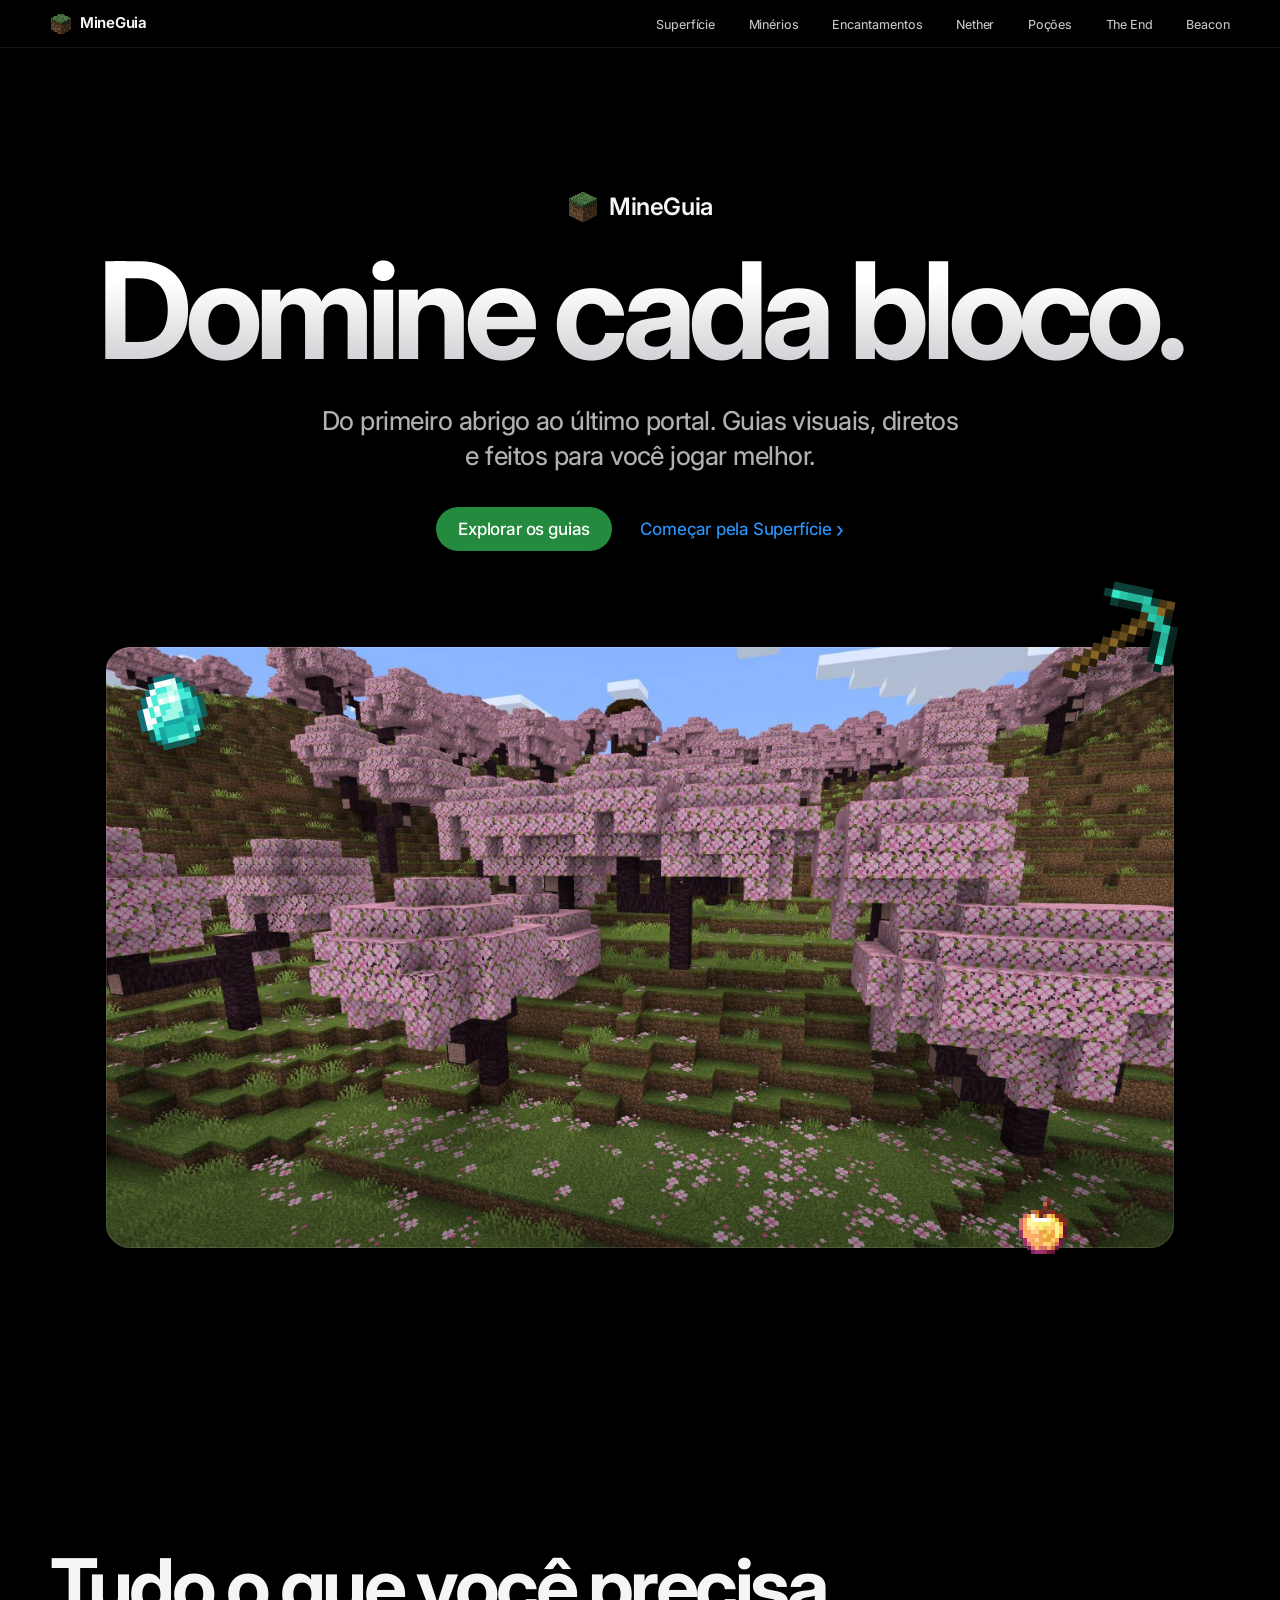
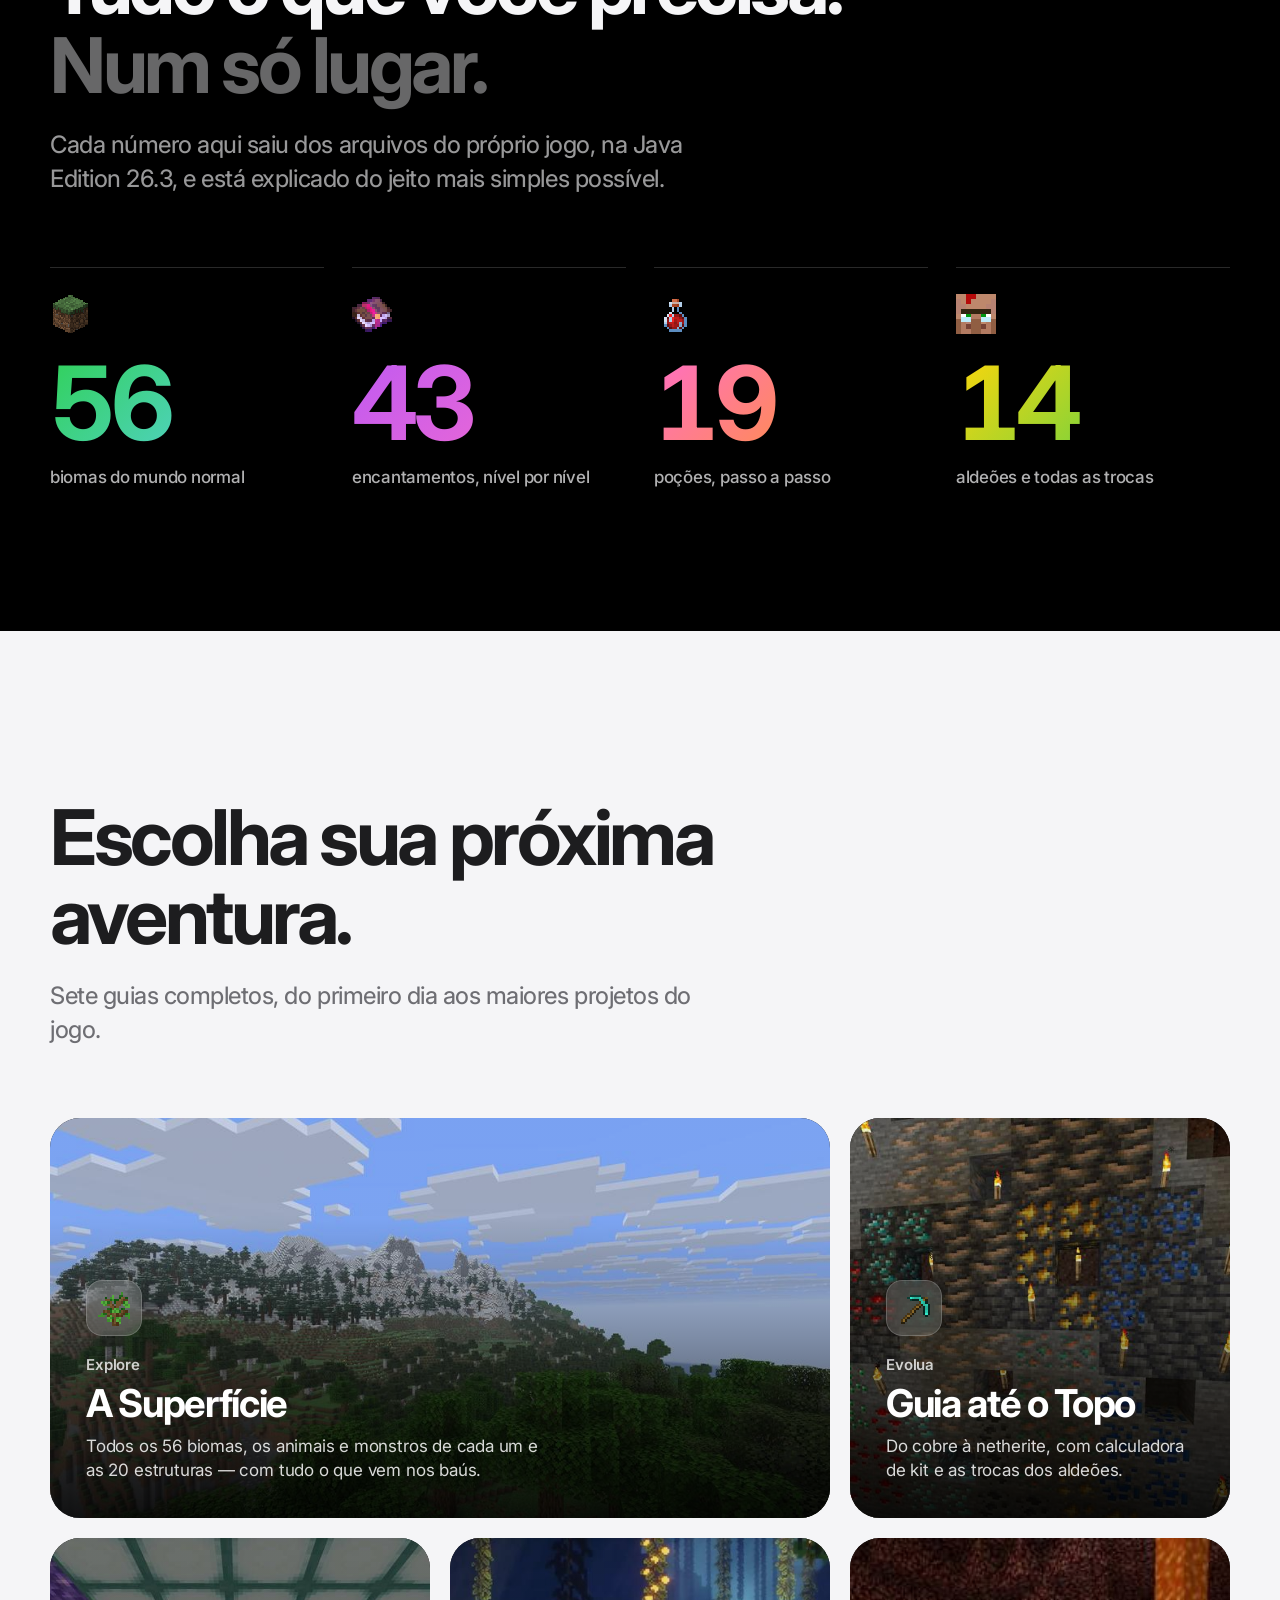
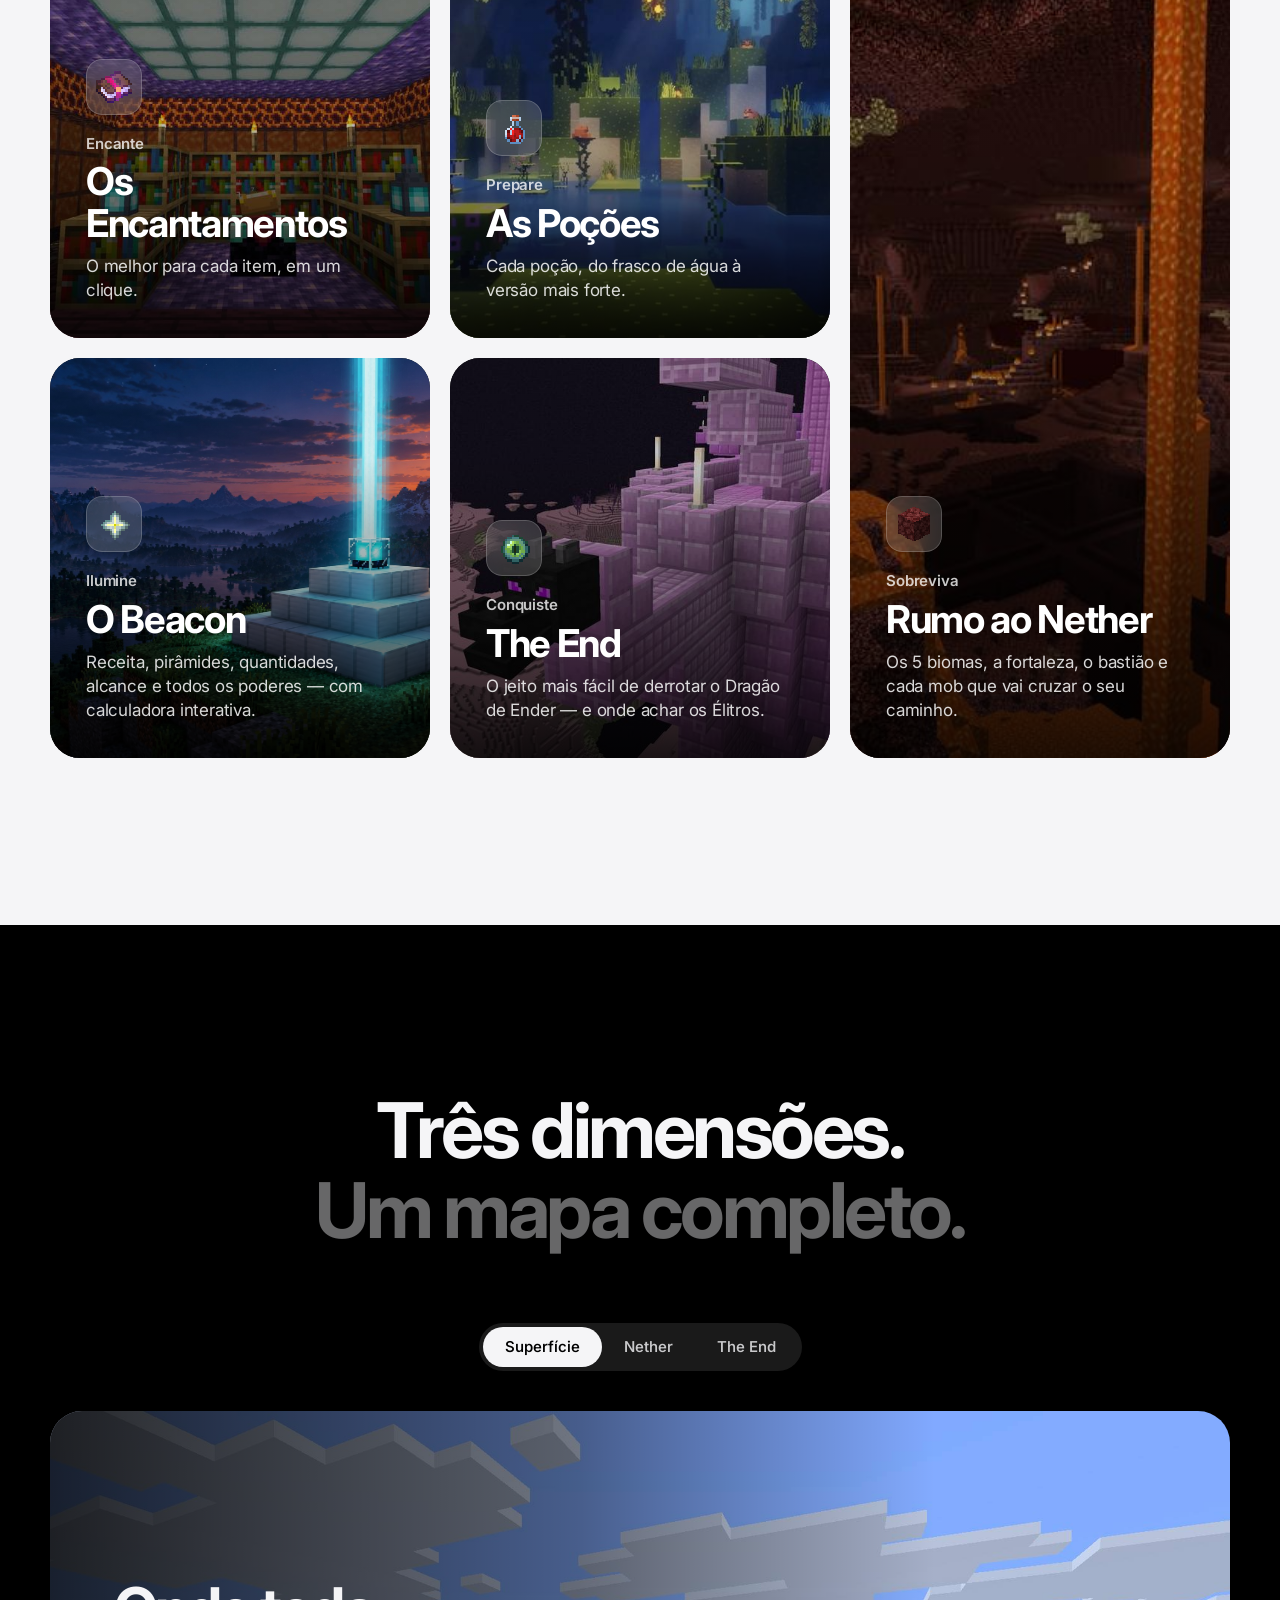
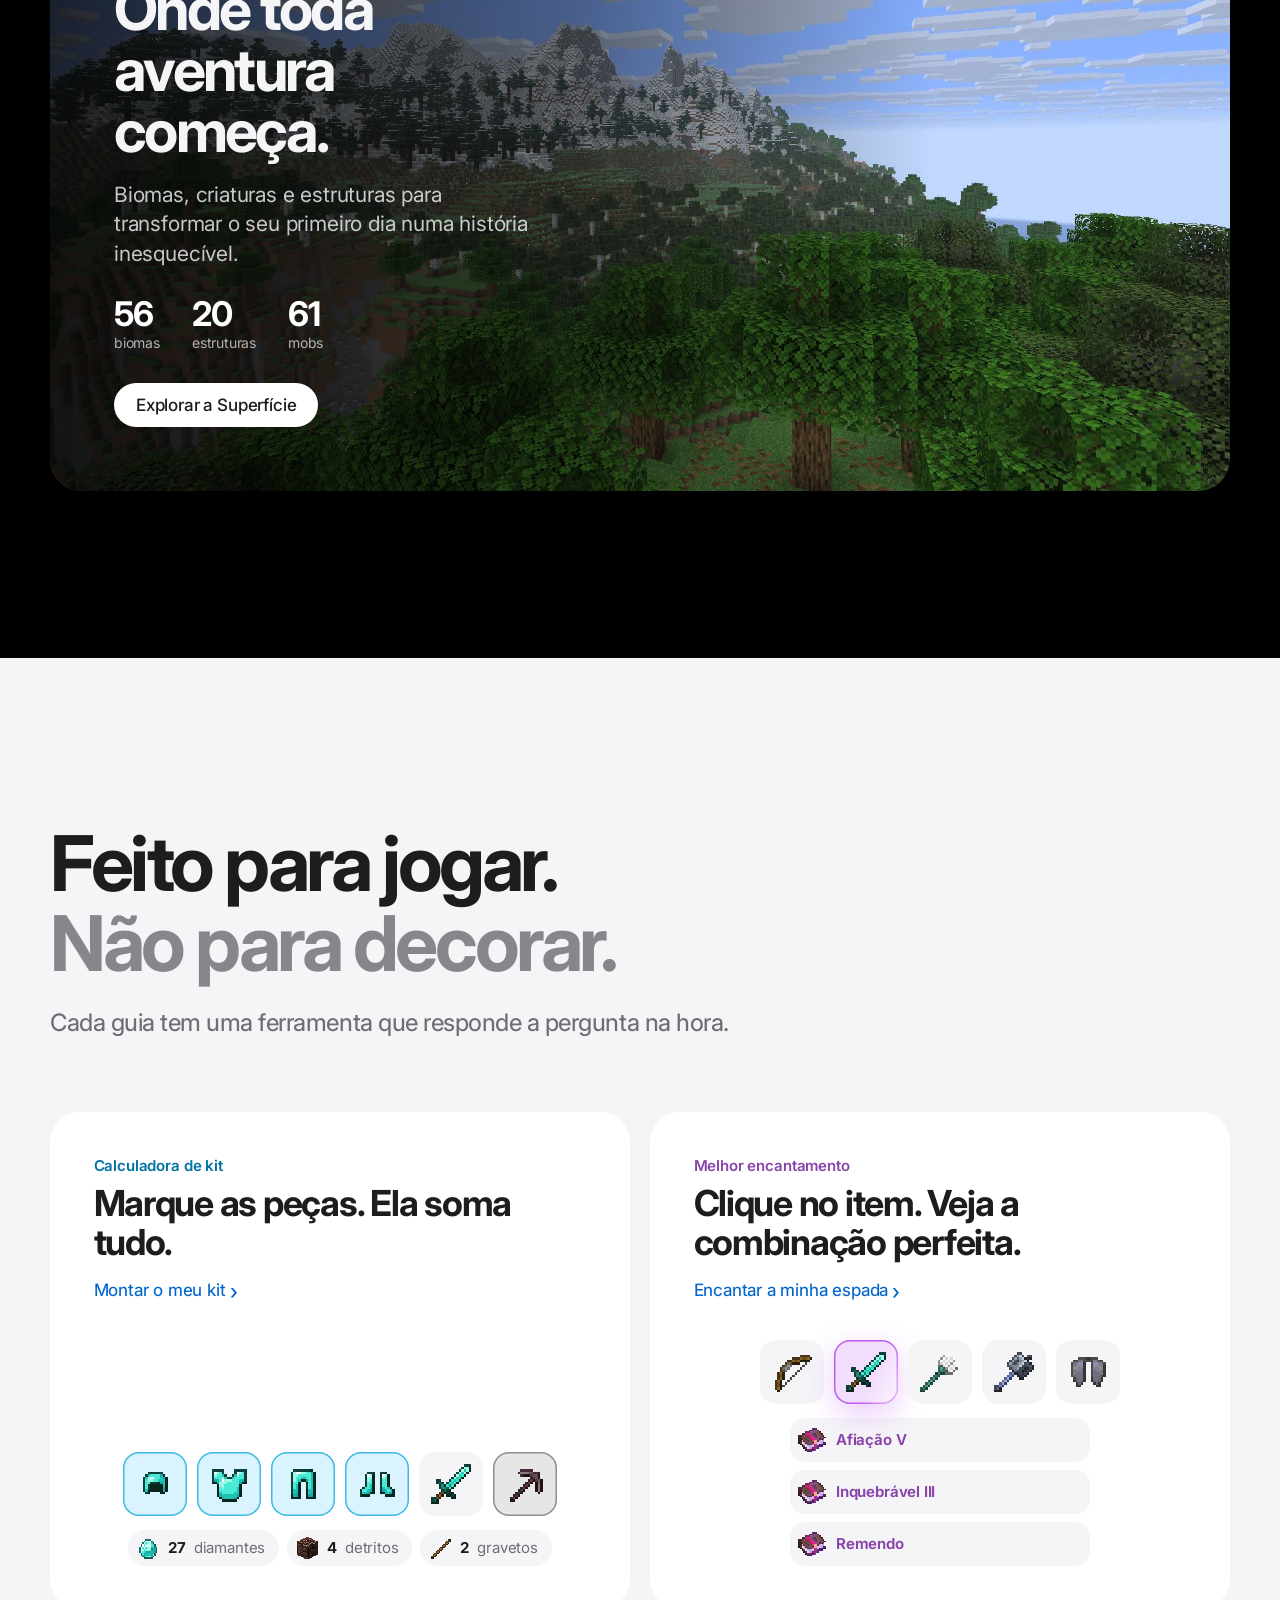
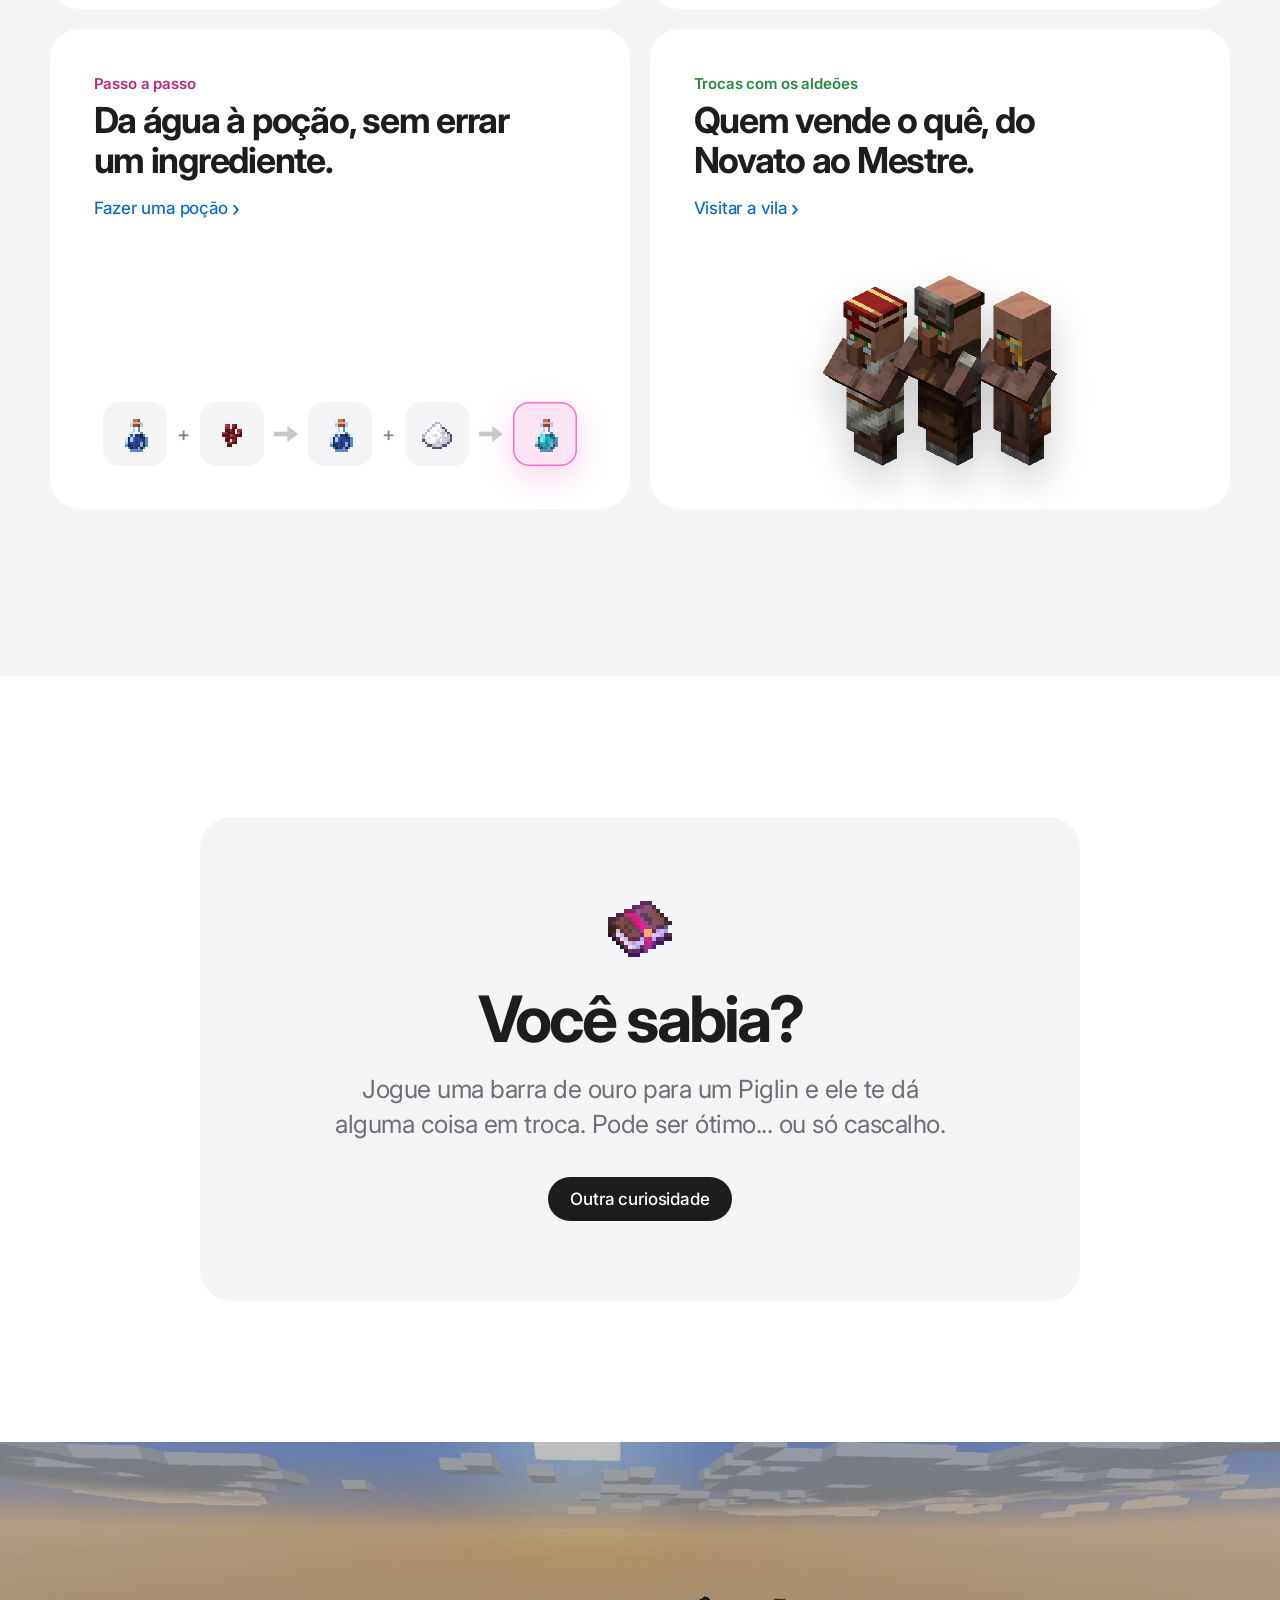
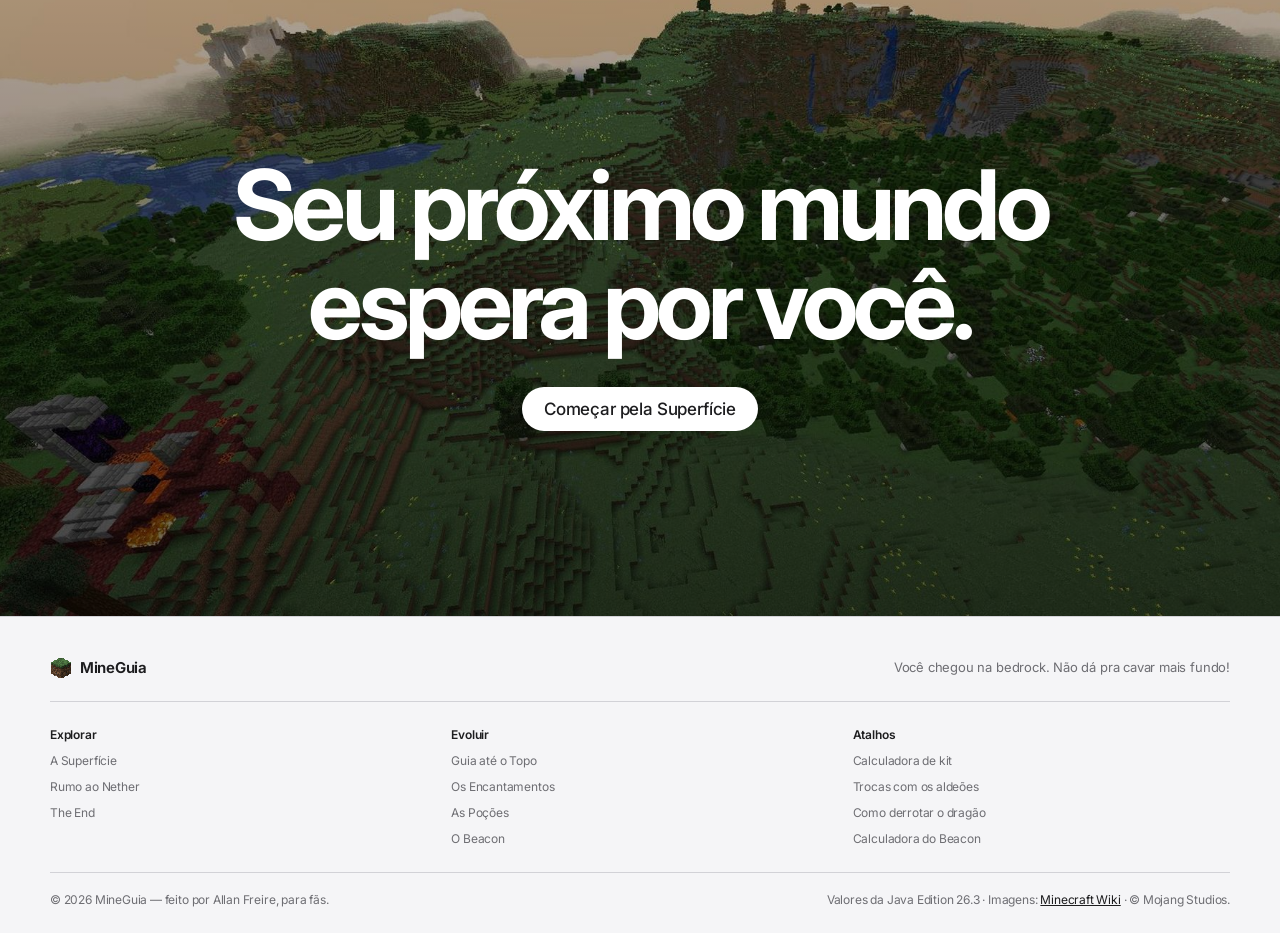
==== commit 83b30490: "Adiciona guia de Beacon com calculadora e poderes" ====
--- a/index.html
+++ b/index.html
@@ -5,7 +5,7 @@
   <meta name="viewport" content="width=device-width, initial-scale=1">
   <meta name="theme-color" content="#000000">
   <title>MineGuia — Minecraft, bloco a bloco</title>
-  <meta name="description" content="Guias visuais de Minecraft: todos os biomas e estruturas, minérios e calculadora de kit, encantamentos, poções, o Nether e como derrotar o Dragão do End.">
+  <meta name="description" content="Guias visuais de Minecraft: biomas, estruturas, minérios, encantamentos, poções, Nether, The End e um guia completo de Beacon.">
   <link rel="icon" type="image/png" href="assets/img/itens/grass_block.png">
   <link rel="preload" as="image" href="assets/img/fundos/inicio.jpg" media="(min-width: 834px)">
   <link rel="preload" as="image" href="assets/img/fundos/inicio-m.jpg" media="(max-width: 833px)">
@@ -31,6 +31,7 @@
         <li><a href="nether.html"><img src="assets/img/itens/netherrack.png" alt=""><span>Nether</span></a></li>
         <li><a href="pocoes.html"><img src="assets/img/itens/potion_healing.png" alt=""><span>Poções</span></a></li>
         <li><a href="end.html"><img src="assets/img/itens/eye_of_ender.png" alt=""><span>The End</span></a></li>
+        <li><a href="beacon.html"><img src="assets/img/itens/nether_star.png" alt=""><span>Beacon</span></a></li>
       </ul>
       <button class="gnav-abrir" type="button" aria-expanded="false" aria-controls="gnav-links" aria-label="Abrir menu"><span></span><span></span></button>
     </nav>
@@ -80,7 +81,7 @@
     <section class="h-guias" id="guias" aria-labelledby="h-guias-titulo">
       <div class="h-cabeca" data-reveal>
         <h2 id="h-guias-titulo">Escolha sua próxima aventura.</h2>
-        <p>Seis guias completos, do primeiro dia até o fim do jogo.</p>
+        <p>Sete guias completos, do primeiro dia aos maiores projetos do jogo.</p>
       </div>
 
       <div class="h-bento">
@@ -146,6 +147,17 @@
             <p class="tile-olho">Conquiste</p>
             <h3>The End</h3>
             <p>O jeito mais fácil de derrotar o Dragão de Ender — e onde achar os Élitros.</p>
+          </div>
+          <span class="tile-mais">Abrir guia</span>
+        </a>
+
+        <a class="tile tile--beacon" href="beacon.html" data-reveal style="--atraso: 0.06s">
+          <img class="tile-foto" src="assets/img/fundos/beacon.jpg" alt="" loading="lazy" width="1672" height="943">
+          <div class="tile-texto">
+            <img class="tile-ico" src="assets/img/itens/nether_star.png" alt="">
+            <p class="tile-olho">Ilumine</p>
+            <h3>O Beacon</h3>
+            <p>Receita, pirâmides, quantidades, alcance e todos os poderes — com calculadora interativa.</p>
           </div>
           <span class="tile-mais">Abrir guia</span>
         </a>
@@ -341,6 +353,7 @@
             <li><a href="minerios.html">Guia até o Topo</a></li>
             <li><a href="encantamentos.html">Os Encantamentos</a></li>
             <li><a href="pocoes.html">As Poções</a></li>
+            <li><a href="beacon.html">O Beacon</a></li>
           </ul>
         </div>
         <div>
@@ -349,6 +362,7 @@
             <li><a href="minerios.html#calculadora">Calculadora de kit</a></li>
             <li><a href="minerios.html#aldeoes">Trocas com os aldeões</a></li>
             <li><a href="end.html#passo-dragao">Como derrotar o dragão</a></li>
+            <li><a href="beacon.html#calculadora">Calculadora do Beacon</a></li>
           </ul>
         </div>
       </nav>
--- a/css/home.css
+++ b/css/home.css
@@ -276,7 +276,7 @@
   grid-template-areas:
     "sup sup min"
     "enc poc net"
-    "end end net";
+    "bea end net";
   gap: 20px;
   width: var(--pagina);
   margin: 0 auto;
@@ -301,6 +301,7 @@
 .tile--pocoes { grid-area: poc; }
 .tile--nether { grid-area: net; }
 .tile--end { grid-area: end; }
+.tile--beacon { grid-area: bea; }
 
 .tile-foto {
   position: absolute;
@@ -869,7 +870,8 @@
       "sup sup"
       "min enc"
       "poc net"
-      "end net";
+      "bea net"
+      "end end";
   }
 
   .h-contas {
@@ -923,7 +925,7 @@
 @media (max-width: 640px) {
   .h-bento {
     grid-template-columns: minmax(0, 1fr);
-    grid-template-areas: "sup" "min" "enc" "poc" "net" "end";
+    grid-template-areas: "sup" "min" "enc" "poc" "net" "end" "bea";
     gap: 14px;
   }
 
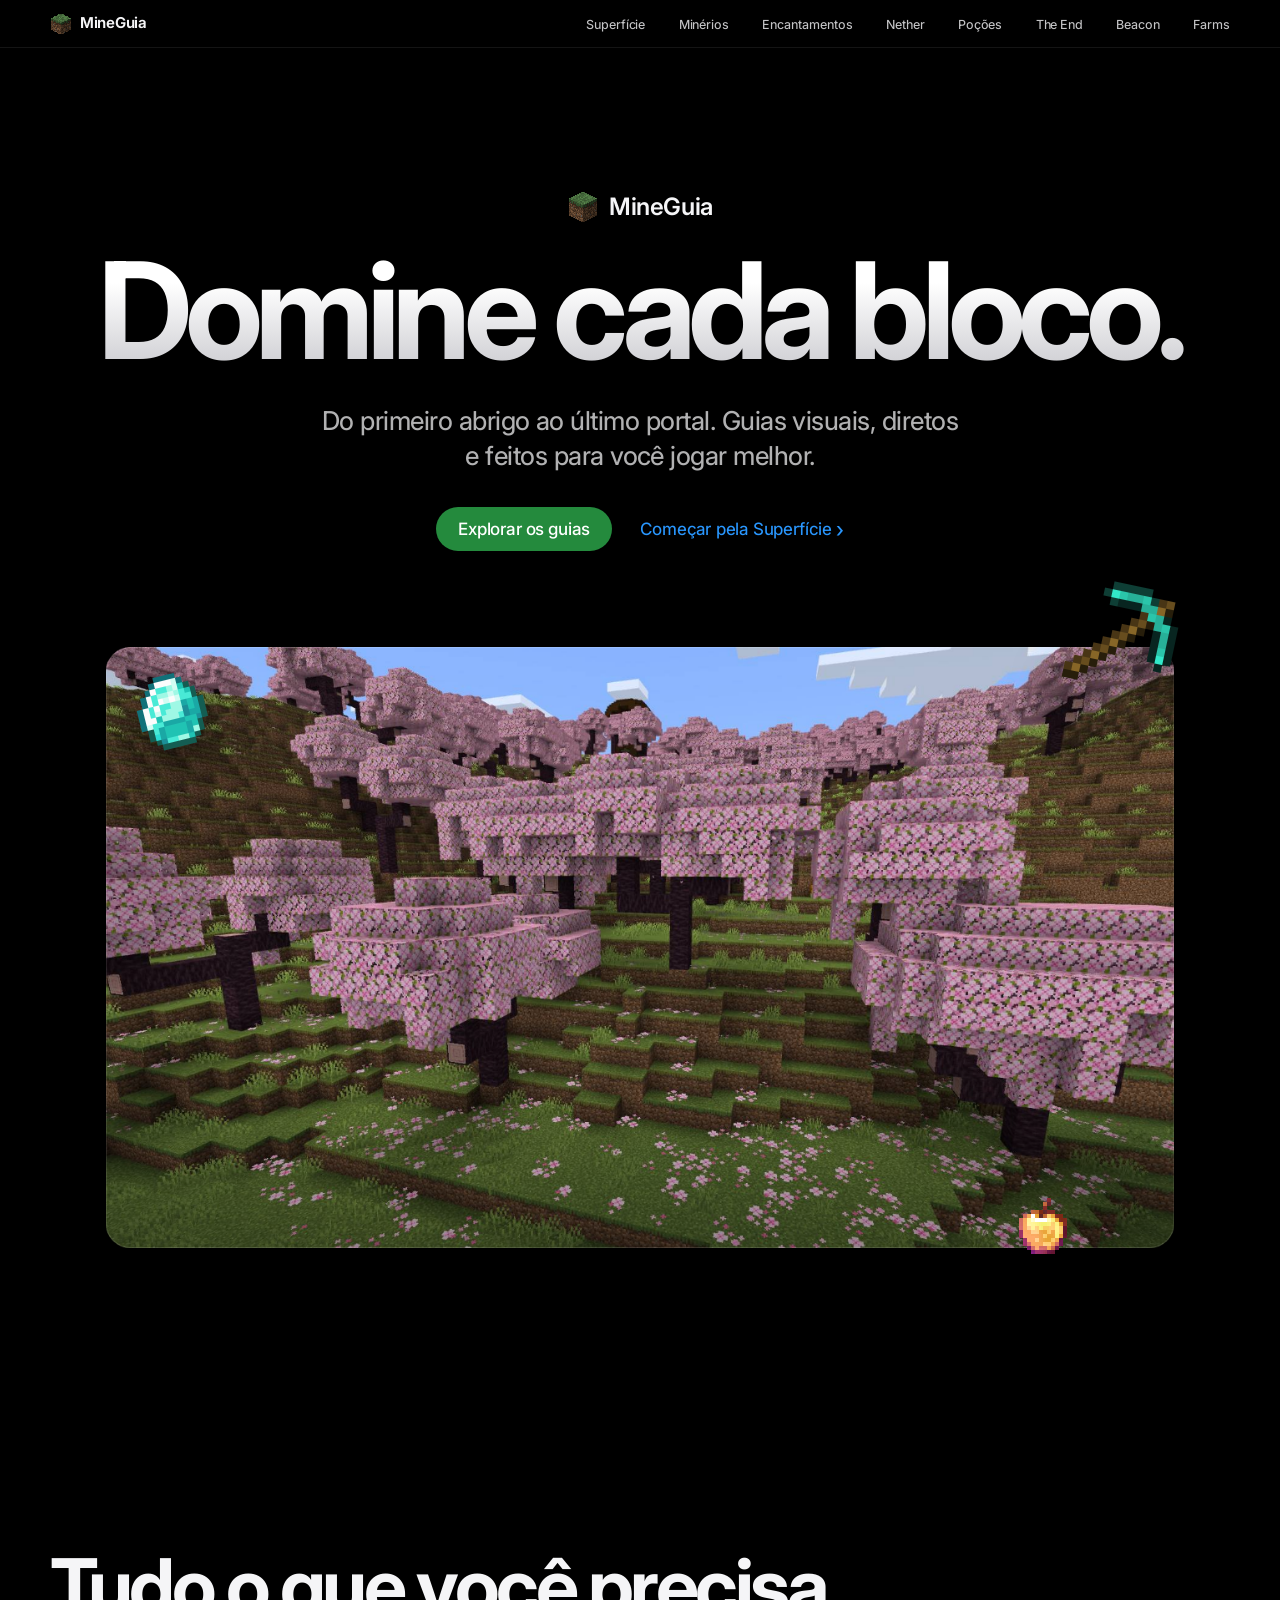
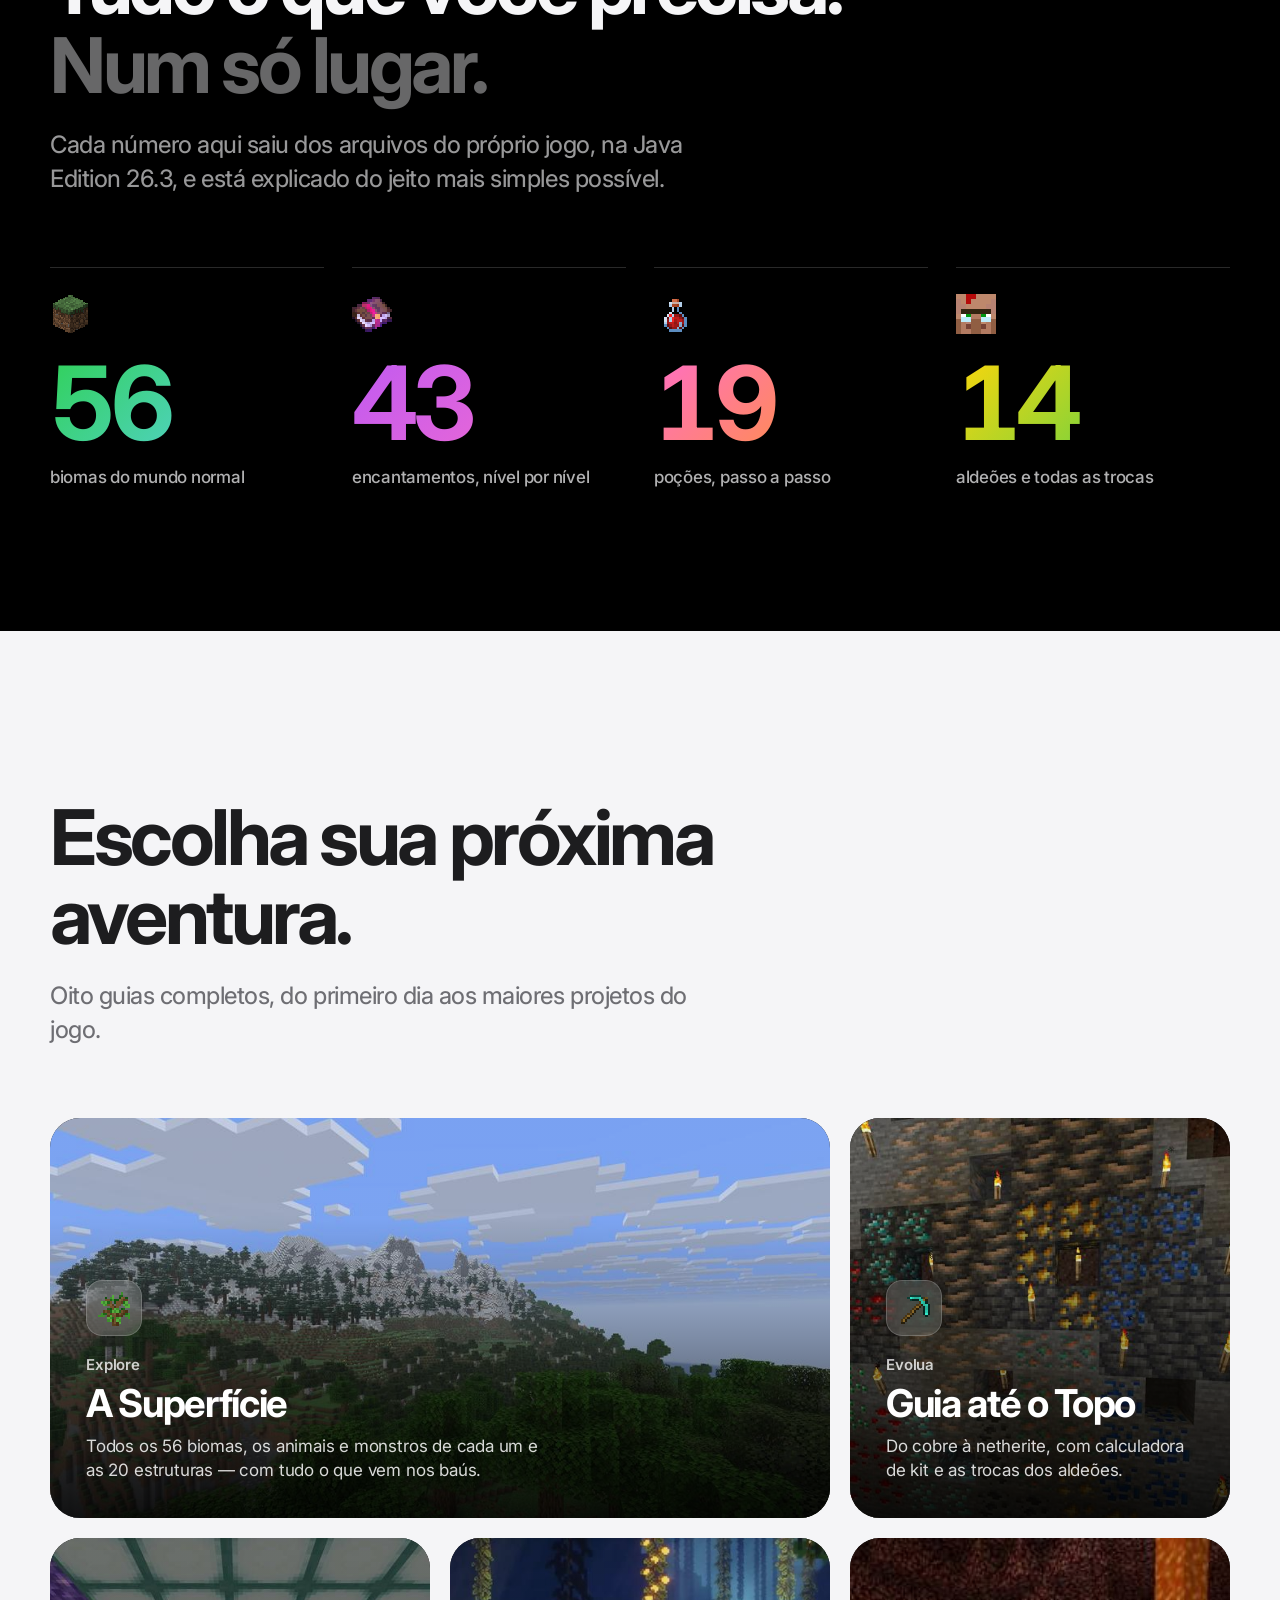
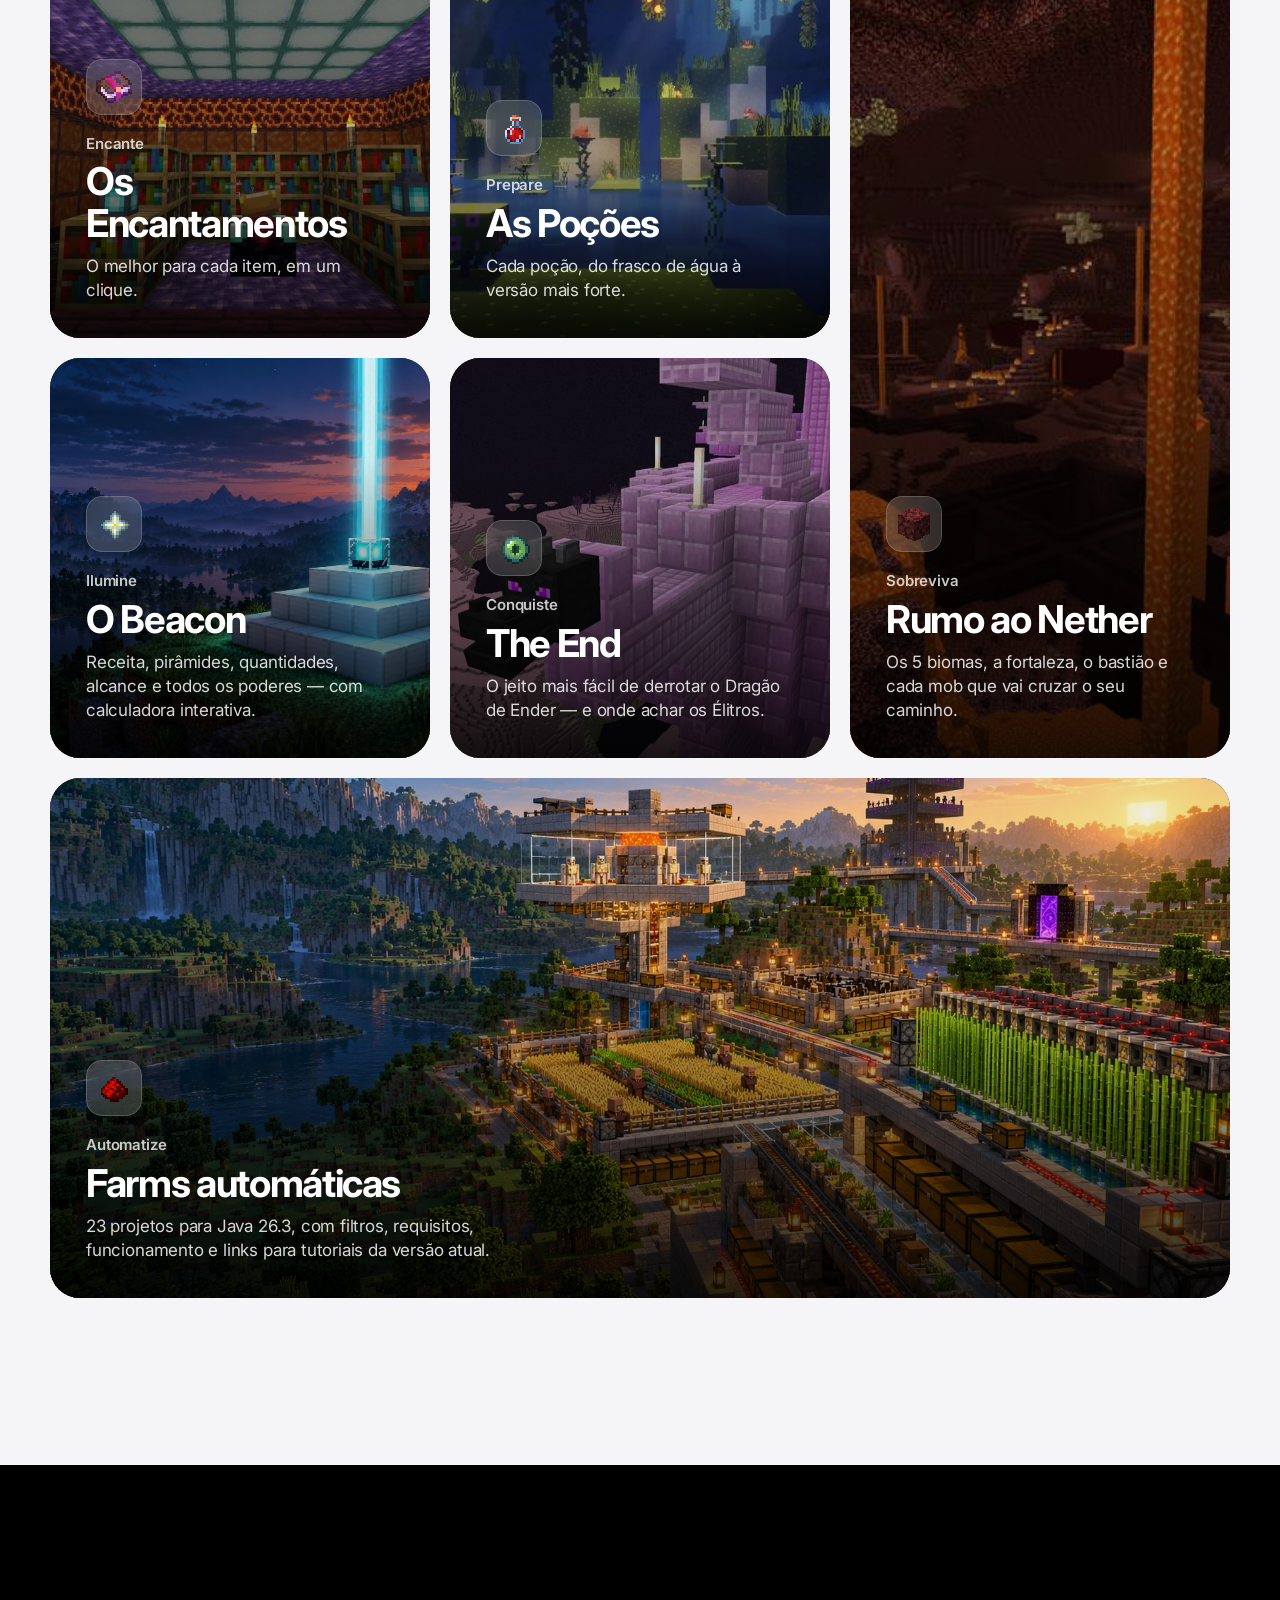
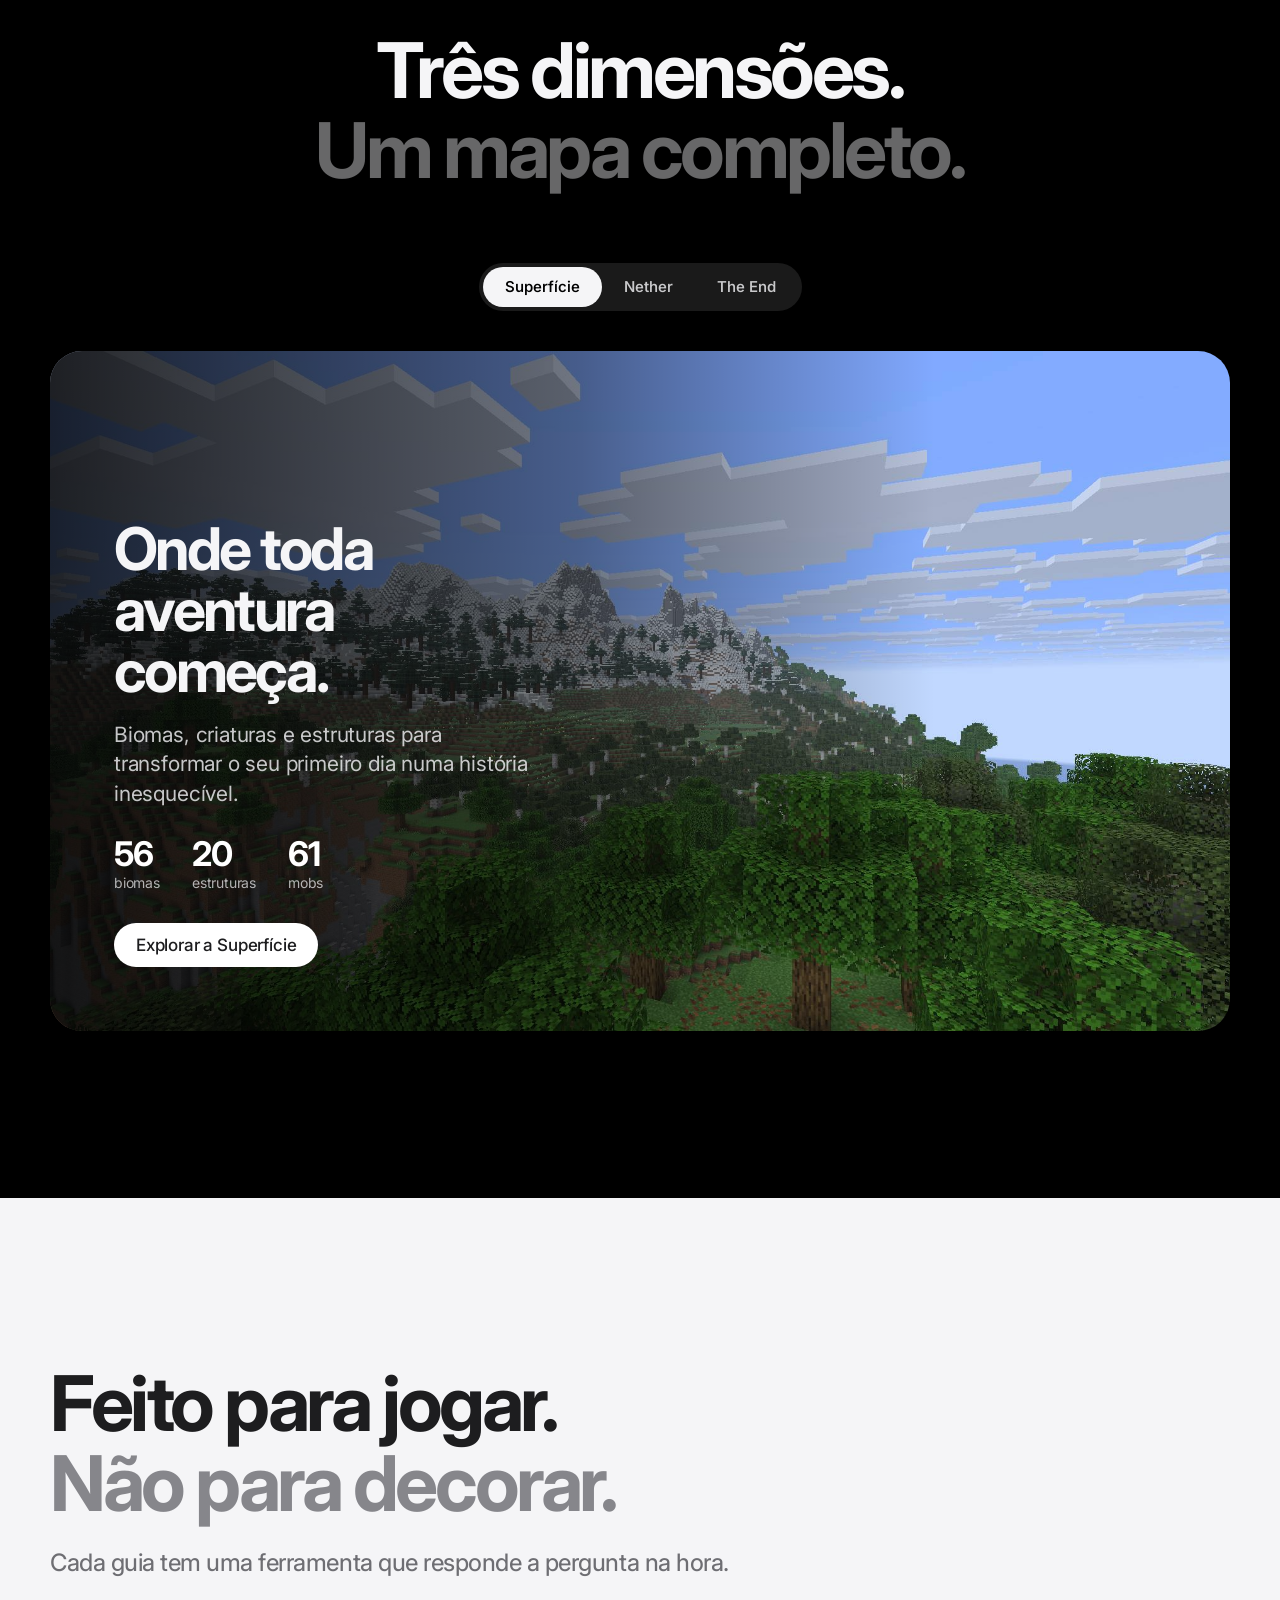
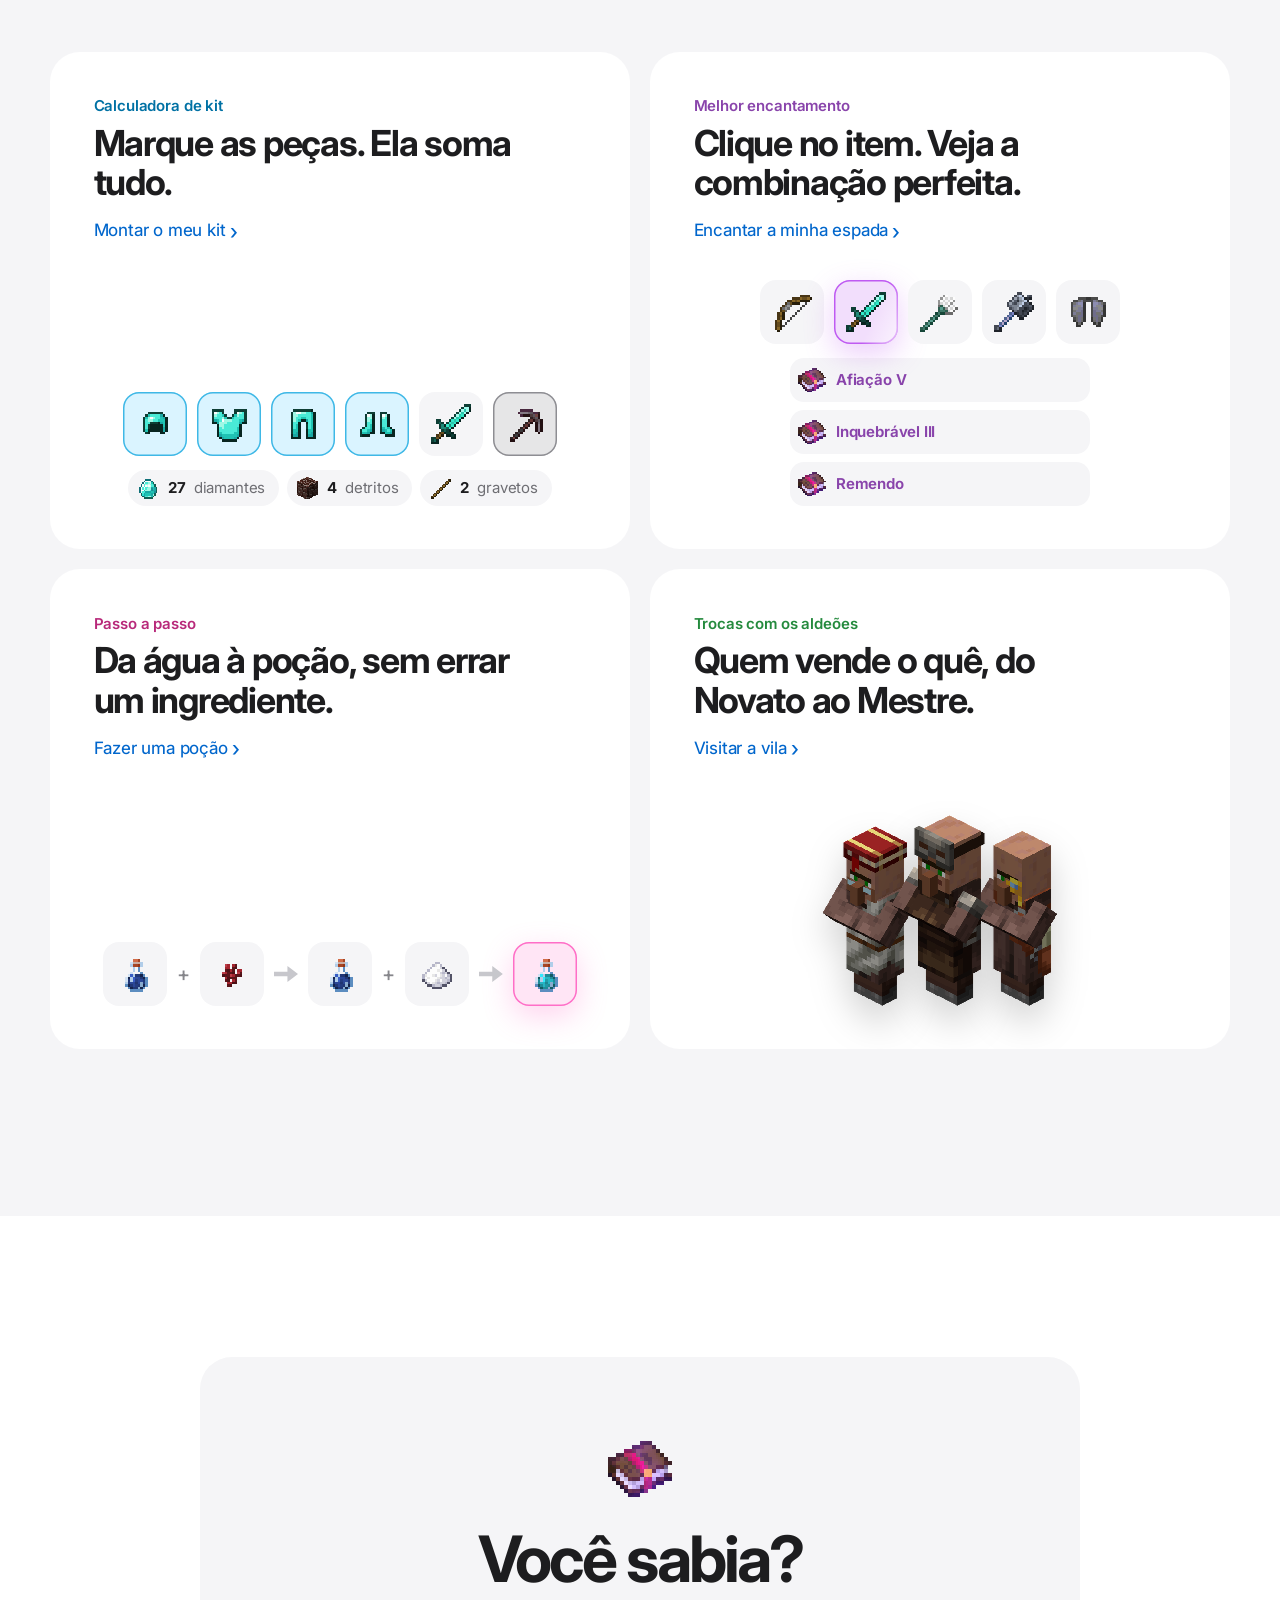
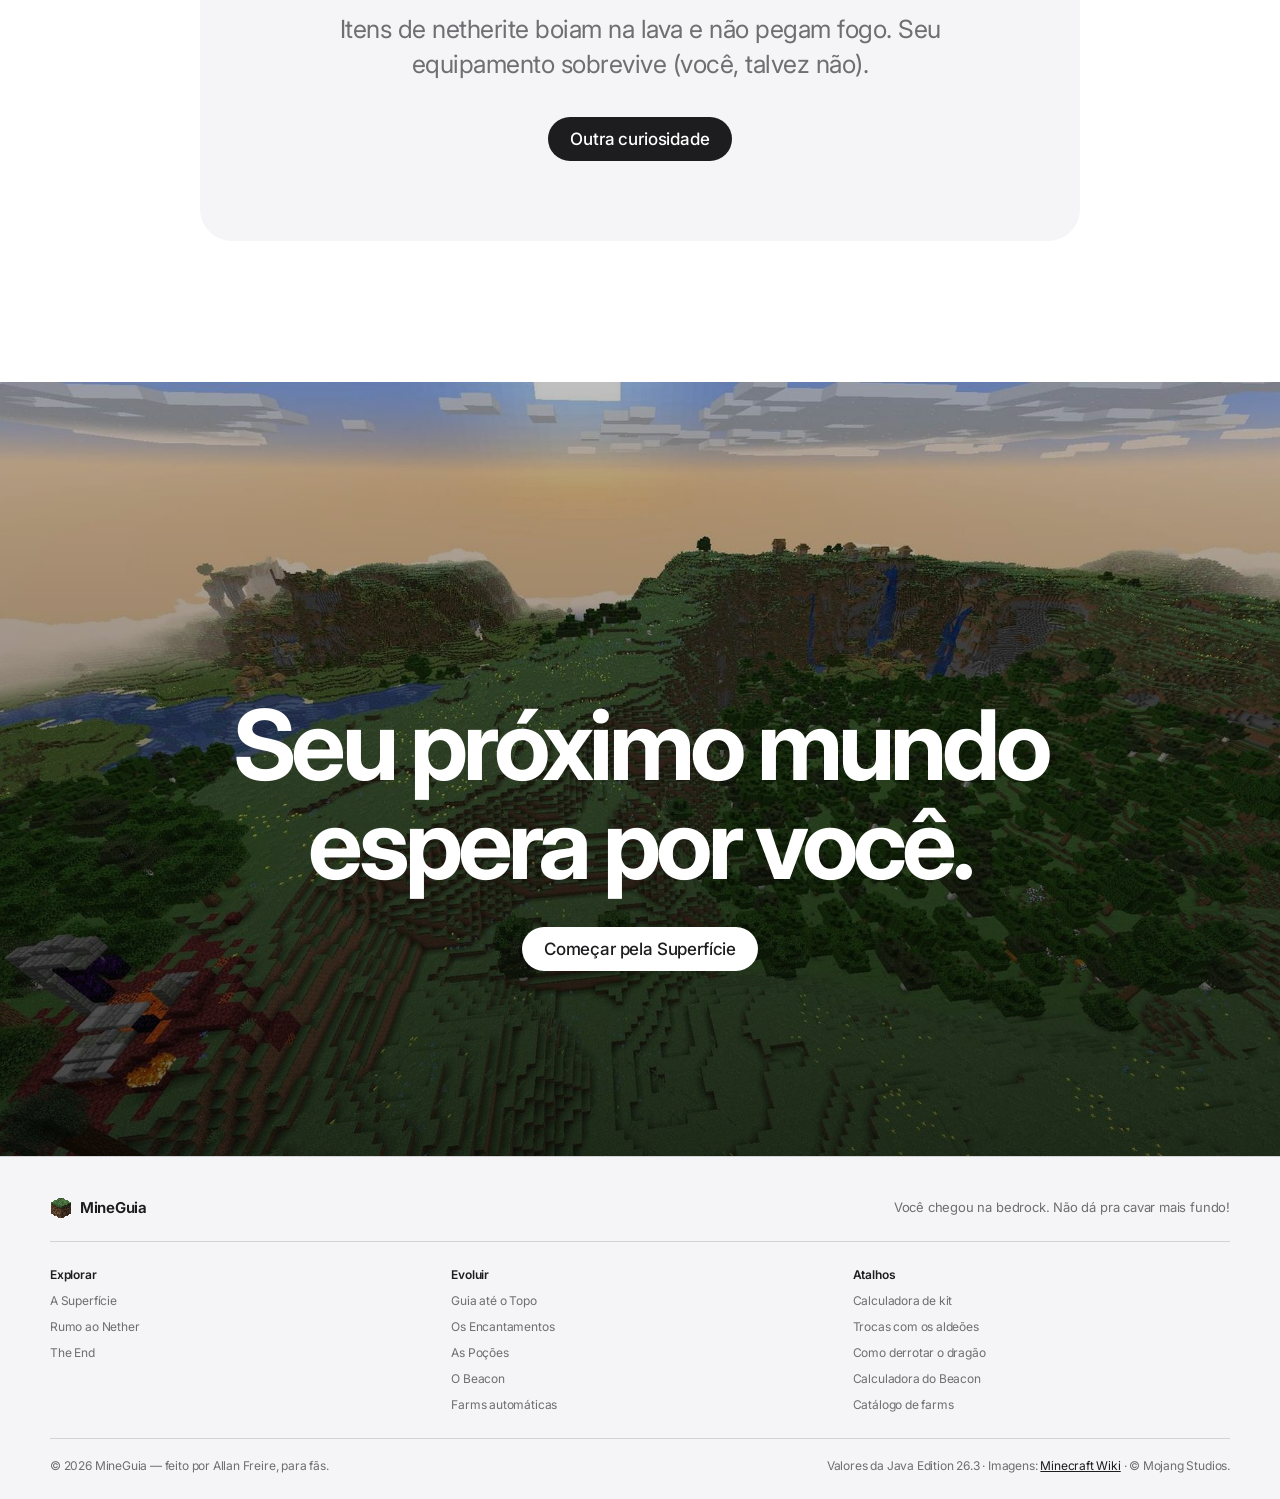
==== commit d8fa3544: "Adiciona catalogo de Farms para Java 26.3 com filtros e guias" ====
--- a/index.html
+++ b/index.html
@@ -5,7 +5,7 @@
   <meta name="viewport" content="width=device-width, initial-scale=1">
   <meta name="theme-color" content="#000000">
   <title>MineGuia — Minecraft, bloco a bloco</title>
-  <meta name="description" content="Guias visuais de Minecraft: biomas, estruturas, minérios, encantamentos, poções, Nether, The End e um guia completo de Beacon.">
+  <meta name="description" content="Guias visuais de Minecraft: biomas, estruturas, minérios, encantamentos, poções, Nether, The End, Beacon e as melhores farms automáticas.">
   <link rel="icon" type="image/png" href="assets/img/itens/grass_block.png">
   <link rel="preload" as="image" href="assets/img/fundos/inicio.jpg" media="(min-width: 834px)">
   <link rel="preload" as="image" href="assets/img/fundos/inicio-m.jpg" media="(max-width: 833px)">
@@ -32,6 +32,7 @@
         <li><a href="pocoes.html"><img src="assets/img/itens/potion_healing.png" alt=""><span>Poções</span></a></li>
         <li><a href="end.html"><img src="assets/img/itens/eye_of_ender.png" alt=""><span>The End</span></a></li>
         <li><a href="beacon.html"><img src="assets/img/itens/nether_star.png" alt=""><span>Beacon</span></a></li>
+        <li><a href="farms.html"><img src="assets/img/itens/redstone.png" alt=""><span>Farms</span></a></li>
       </ul>
       <button class="gnav-abrir" type="button" aria-expanded="false" aria-controls="gnav-links" aria-label="Abrir menu"><span></span><span></span></button>
     </nav>
@@ -81,7 +82,7 @@
     <section class="h-guias" id="guias" aria-labelledby="h-guias-titulo">
       <div class="h-cabeca" data-reveal>
         <h2 id="h-guias-titulo">Escolha sua próxima aventura.</h2>
-        <p>Sete guias completos, do primeiro dia aos maiores projetos do jogo.</p>
+        <p>Oito guias completos, do primeiro dia aos maiores projetos do jogo.</p>
       </div>
 
       <div class="h-bento">
@@ -160,6 +161,17 @@
             <p>Receita, pirâmides, quantidades, alcance e todos os poderes — com calculadora interativa.</p>
           </div>
           <span class="tile-mais">Abrir guia</span>
+        </a>
+
+        <a class="tile tile--farms" href="farms.html" data-reveal style="--atraso: 0.12s">
+          <img class="tile-foto" src="assets/img/fundos/farms.jpg" alt="" loading="lazy" width="1672" height="943">
+          <div class="tile-texto">
+            <img class="tile-ico" src="assets/img/itens/redstone.png" alt="">
+            <p class="tile-olho">Automatize</p>
+            <h3>Farms automáticas</h3>
+            <p>23 projetos para Java 26.3, com filtros, requisitos, funcionamento e links para tutoriais da versão atual.</p>
+          </div>
+          <span class="tile-mais">Abrir catálogo</span>
         </a>
       </div>
     </section>
@@ -354,6 +366,7 @@
             <li><a href="encantamentos.html">Os Encantamentos</a></li>
             <li><a href="pocoes.html">As Poções</a></li>
             <li><a href="beacon.html">O Beacon</a></li>
+            <li><a href="farms.html">Farms automáticas</a></li>
           </ul>
         </div>
         <div>
@@ -363,6 +376,7 @@
             <li><a href="minerios.html#aldeoes">Trocas com os aldeões</a></li>
             <li><a href="end.html#passo-dragao">Como derrotar o dragão</a></li>
             <li><a href="beacon.html#calculadora">Calculadora do Beacon</a></li>
+            <li><a href="farms.html#catalogo">Catálogo de farms</a></li>
           </ul>
         </div>
       </nav>
--- a/css/home.css
+++ b/css/home.css
@@ -276,7 +276,8 @@
   grid-template-areas:
     "sup sup min"
     "enc poc net"
-    "bea end net";
+    "bea end net"
+    "far far far";
   gap: 20px;
   width: var(--pagina);
   margin: 0 auto;
@@ -302,6 +303,8 @@
 .tile--nether { grid-area: net; }
 .tile--end { grid-area: end; }
 .tile--beacon { grid-area: bea; }
+.tile--farms { grid-area: far; min-height: 520px; }
+.tile--farms .tile-foto { object-position: center 52%; }
 
 .tile-foto {
   position: absolute;
@@ -871,7 +874,8 @@
       "min enc"
       "poc net"
       "bea net"
-      "end end";
+      "end end"
+      "far far";
   }
 
   .h-contas {
@@ -925,7 +929,7 @@
 @media (max-width: 640px) {
   .h-bento {
     grid-template-columns: minmax(0, 1fr);
-    grid-template-areas: "sup" "min" "enc" "poc" "net" "end" "bea";
+    grid-template-areas: "sup" "min" "enc" "poc" "net" "end" "bea" "far";
     gap: 14px;
   }
 
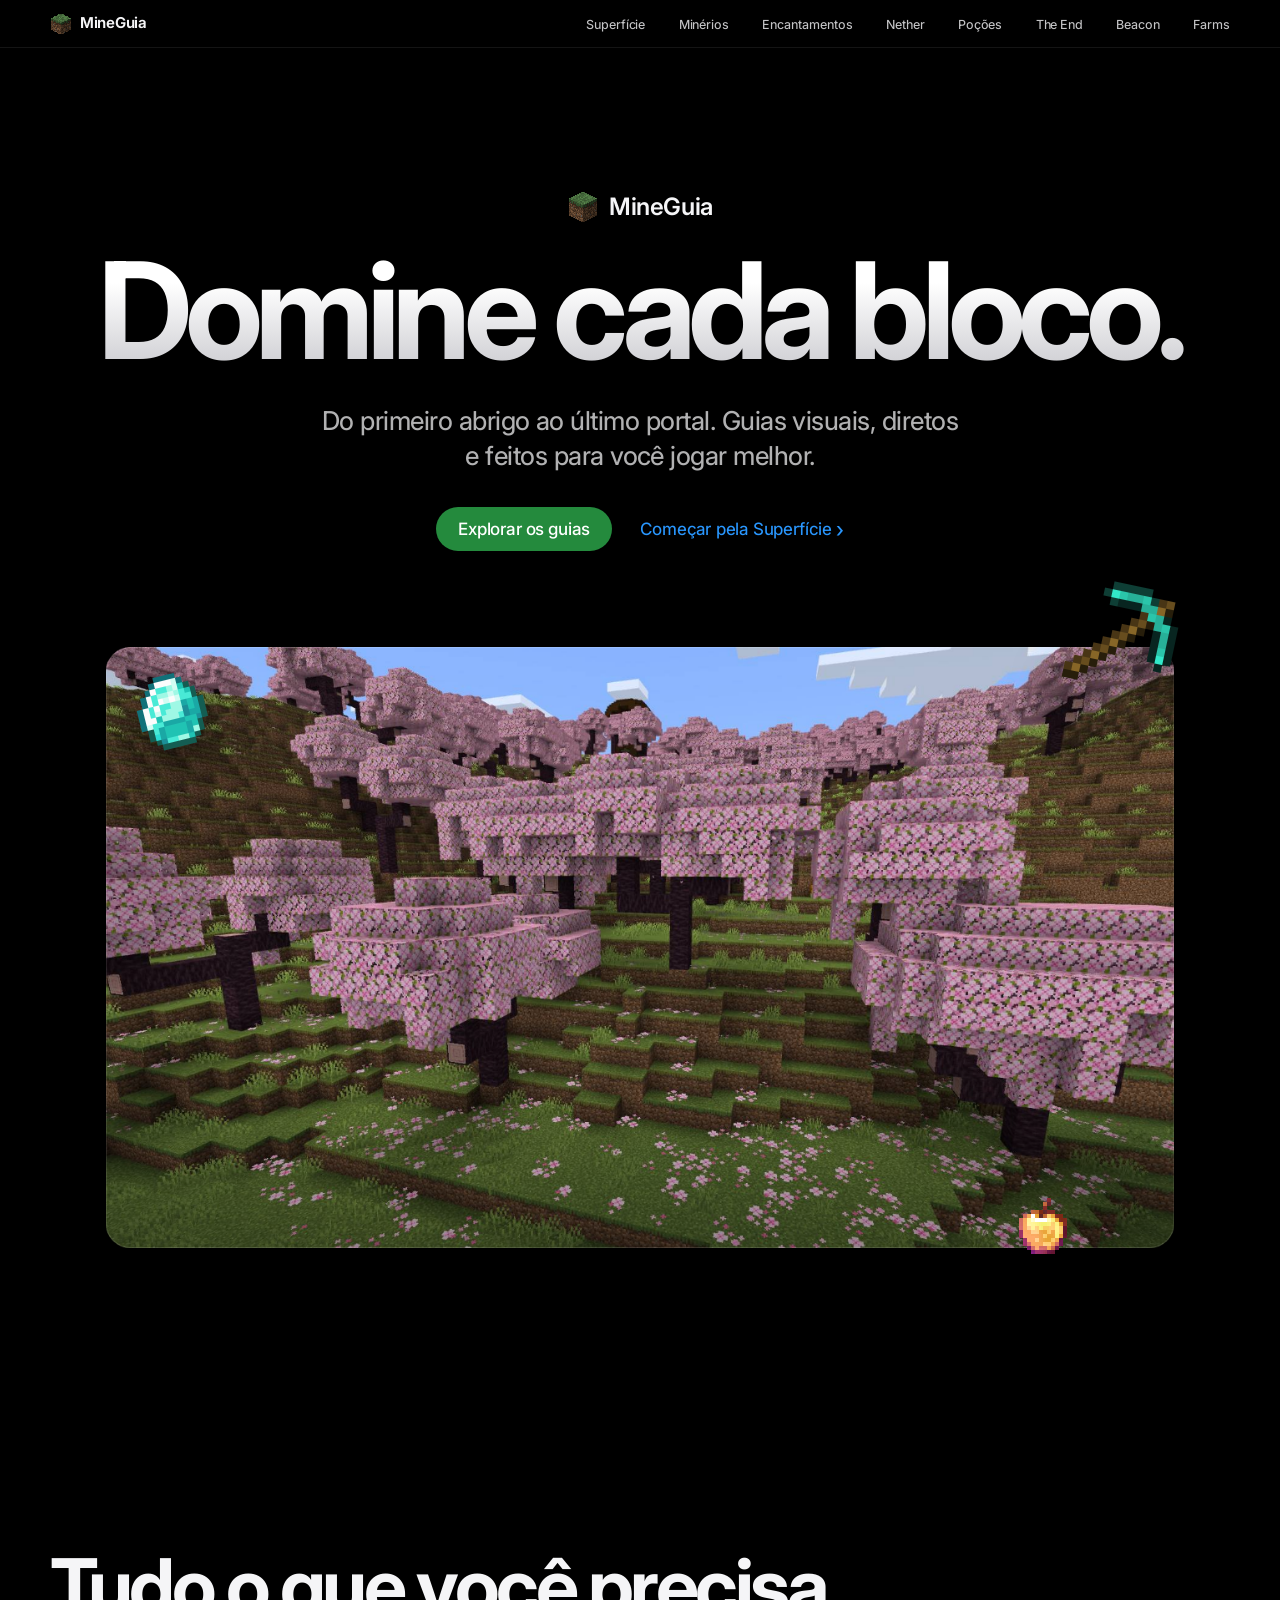
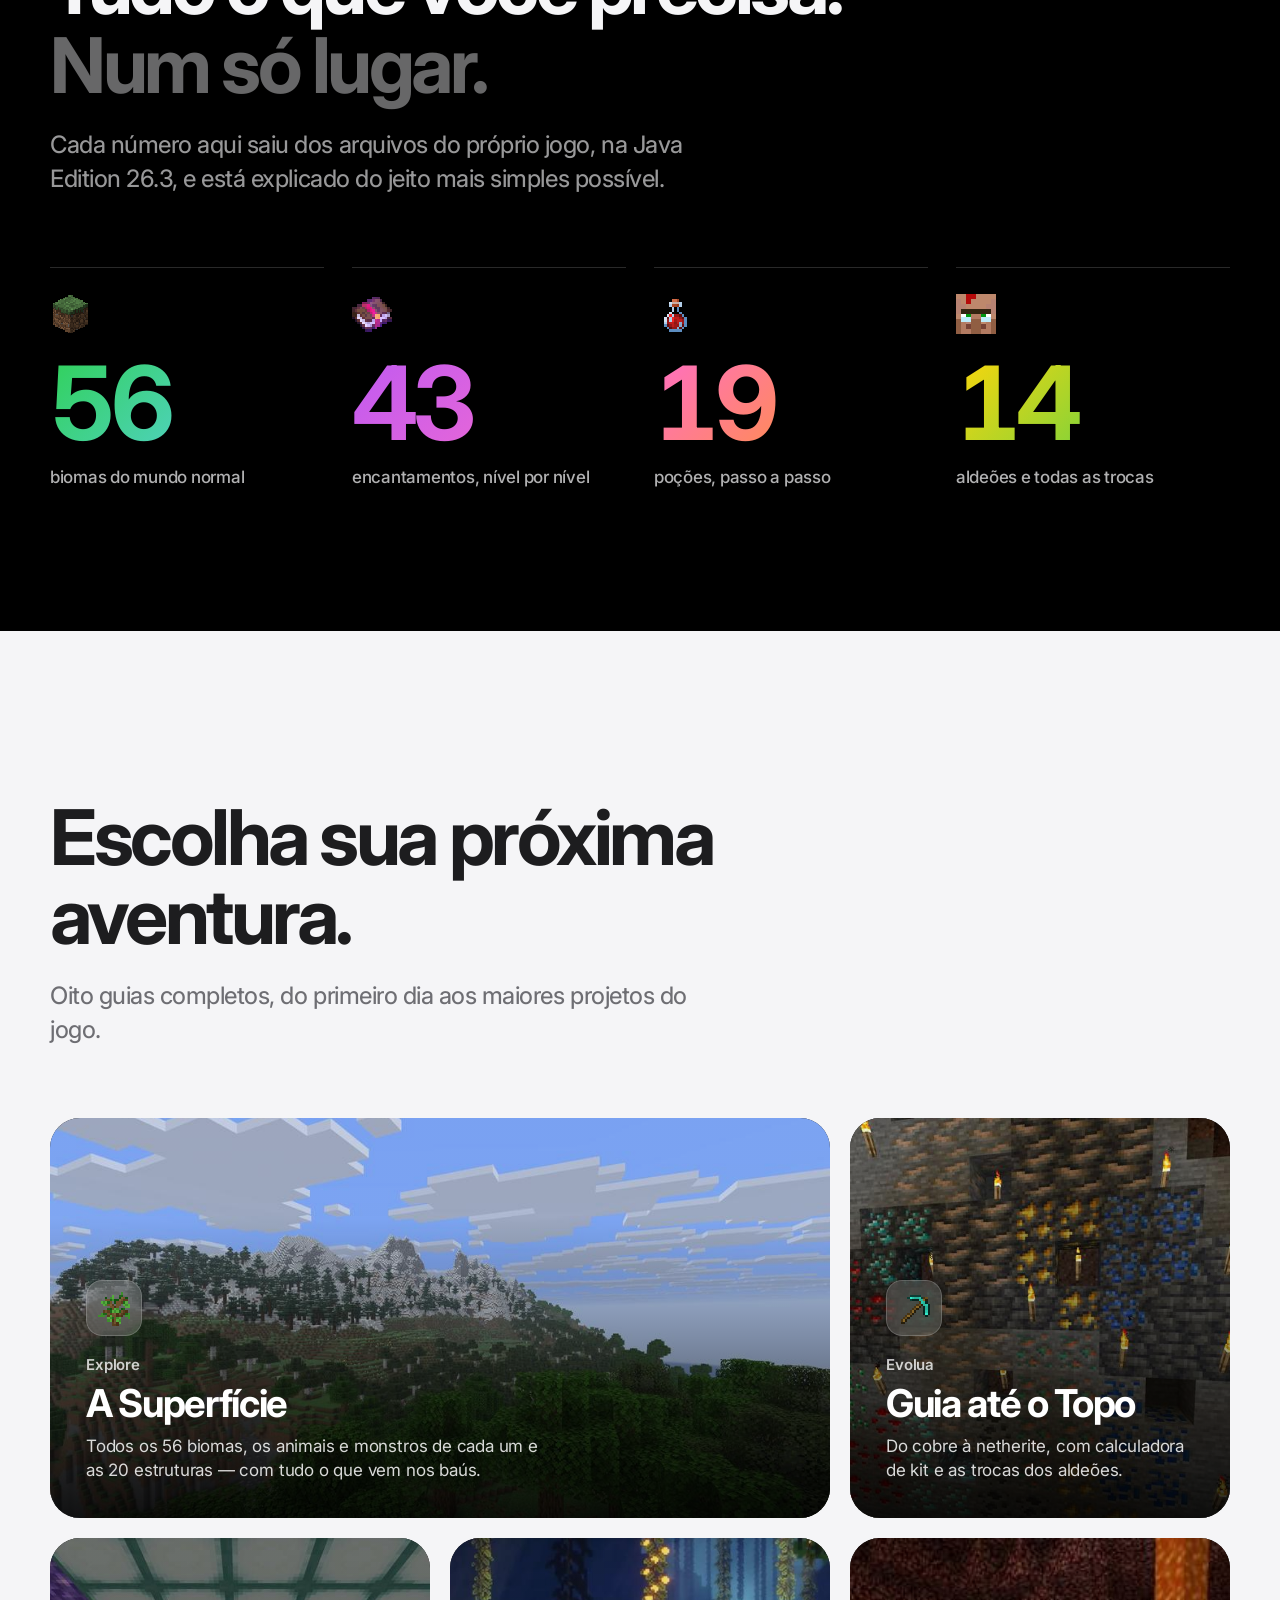
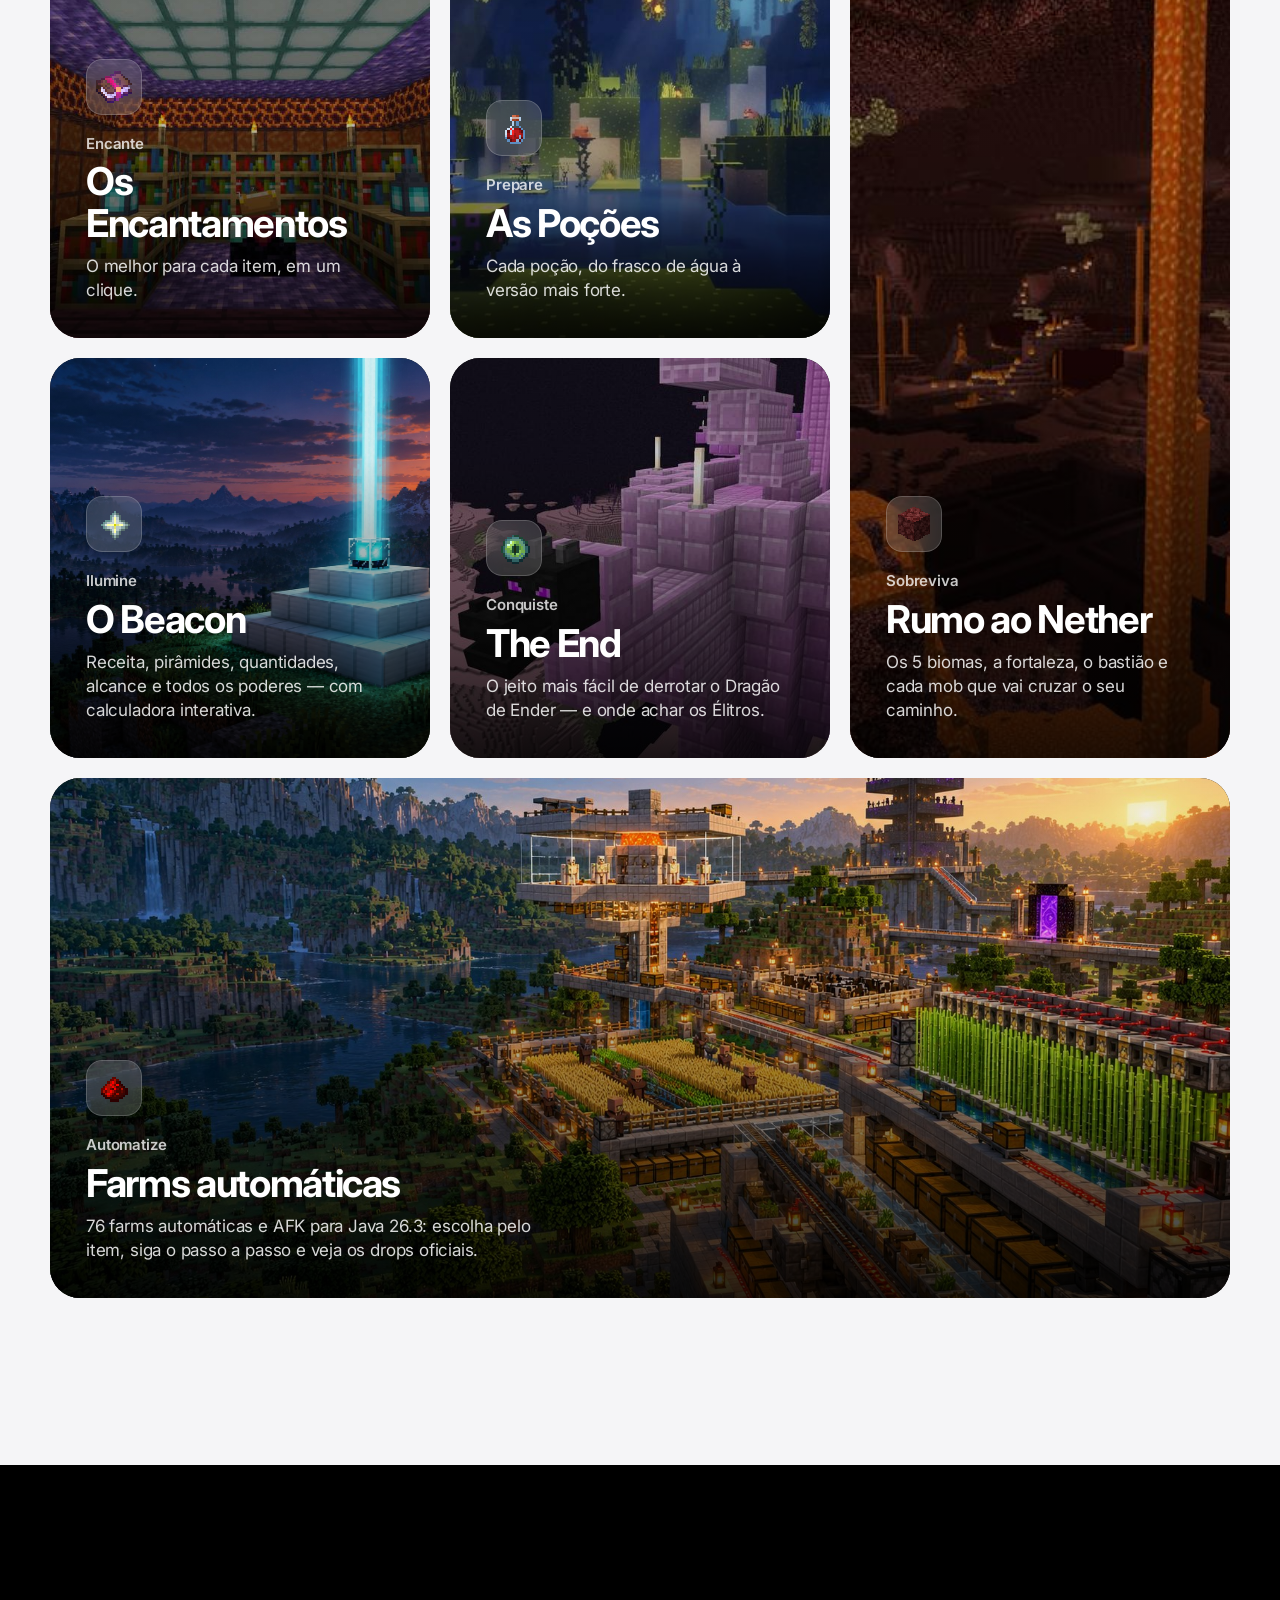
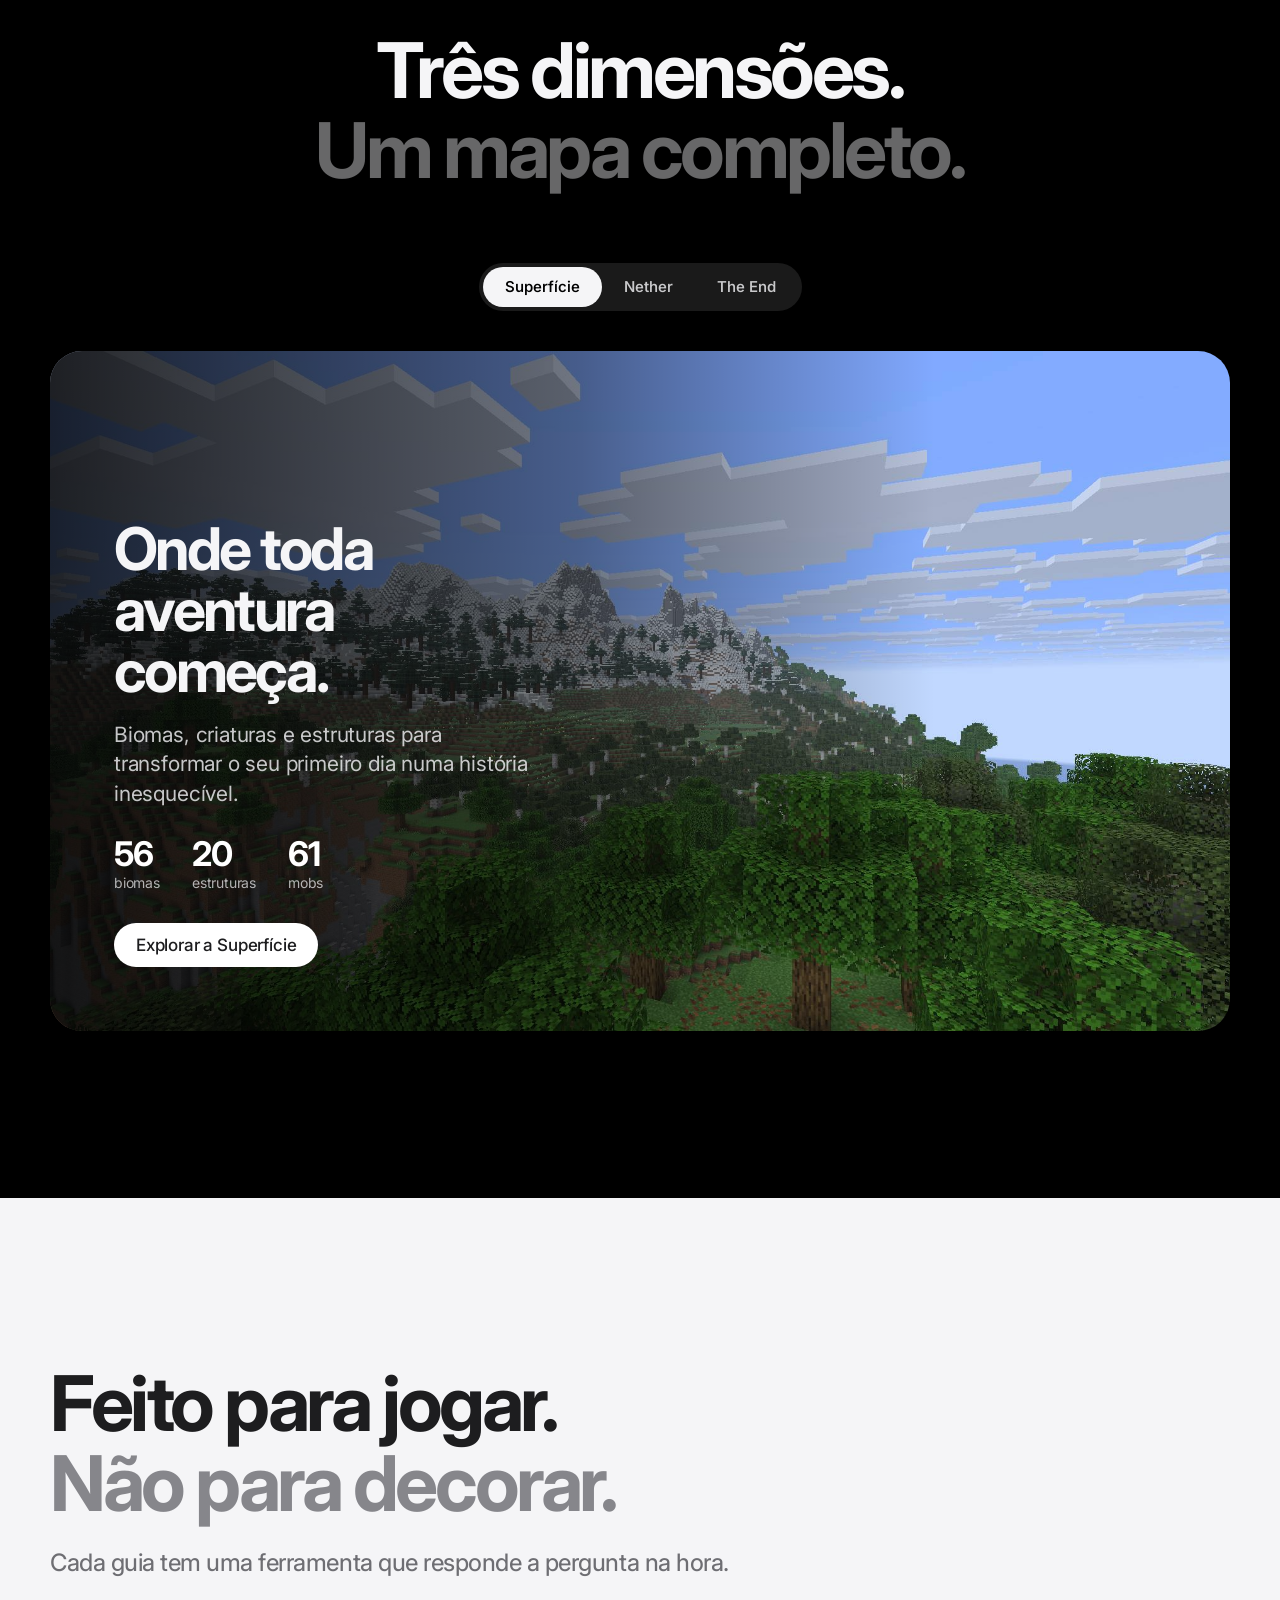
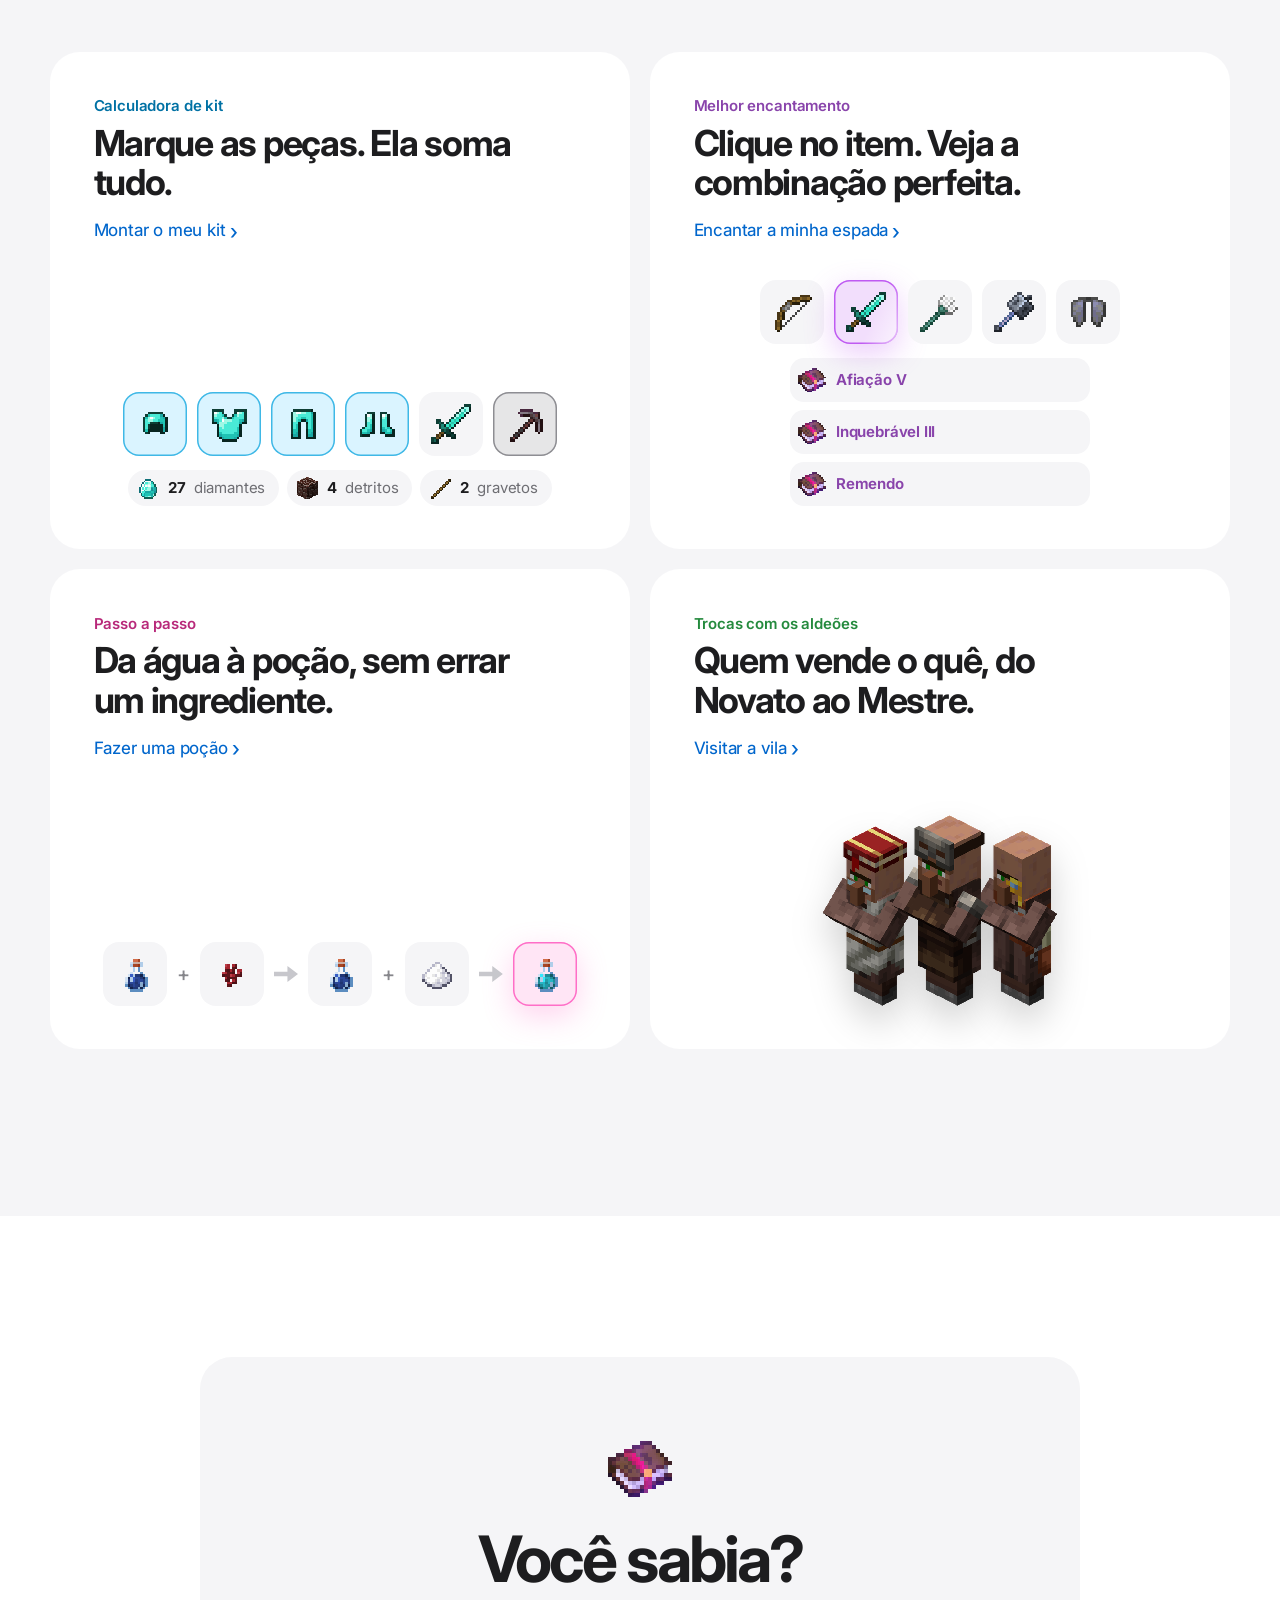
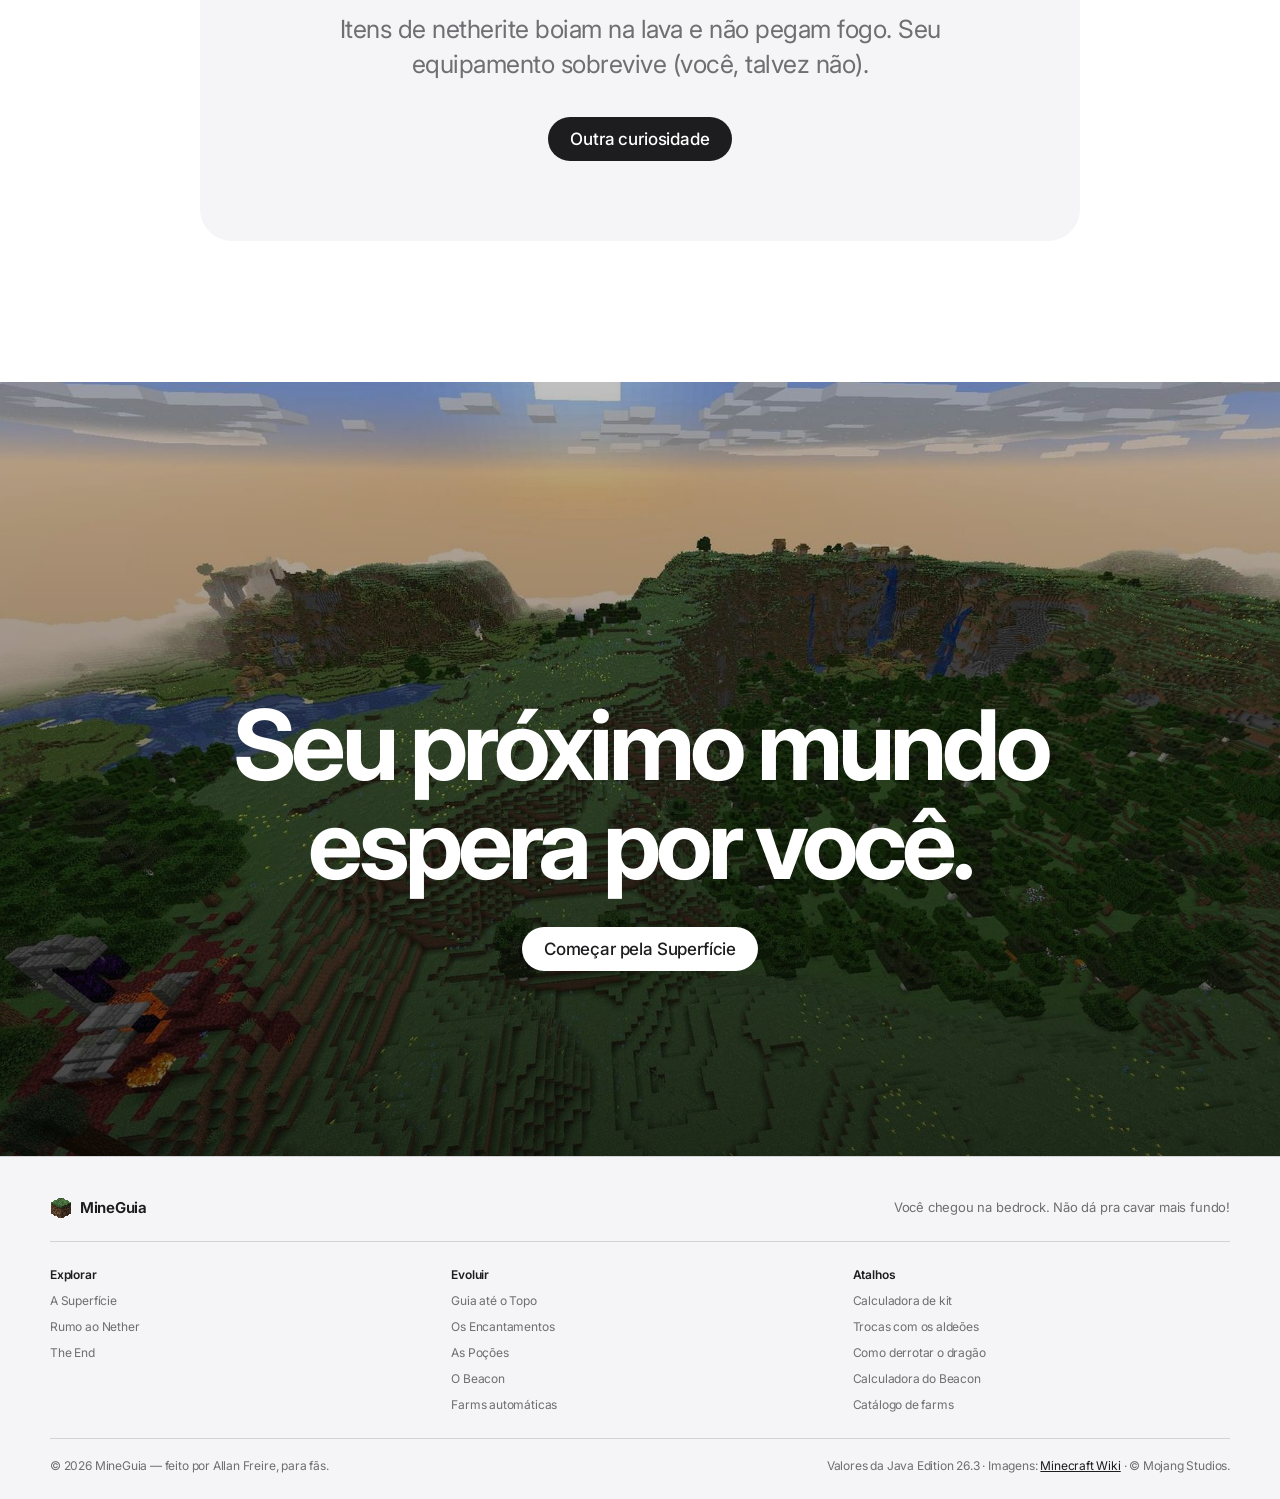
==== commit 2904d405: "Aprimora a Aba farms  acrescentando mais de 70 novas farms" ====
--- a/index.html
+++ b/index.html
@@ -169,7 +169,7 @@
             <img class="tile-ico" src="assets/img/itens/redstone.png" alt="">
             <p class="tile-olho">Automatize</p>
             <h3>Farms automáticas</h3>
-            <p>23 projetos para Java 26.3, com filtros, requisitos, funcionamento e links para tutoriais da versão atual.</p>
+            <p>76 farms automáticas e AFK para Java 26.3: escolha pelo item, siga o passo a passo e veja os drops oficiais.</p>
           </div>
           <span class="tile-mais">Abrir catálogo</span>
         </a>
